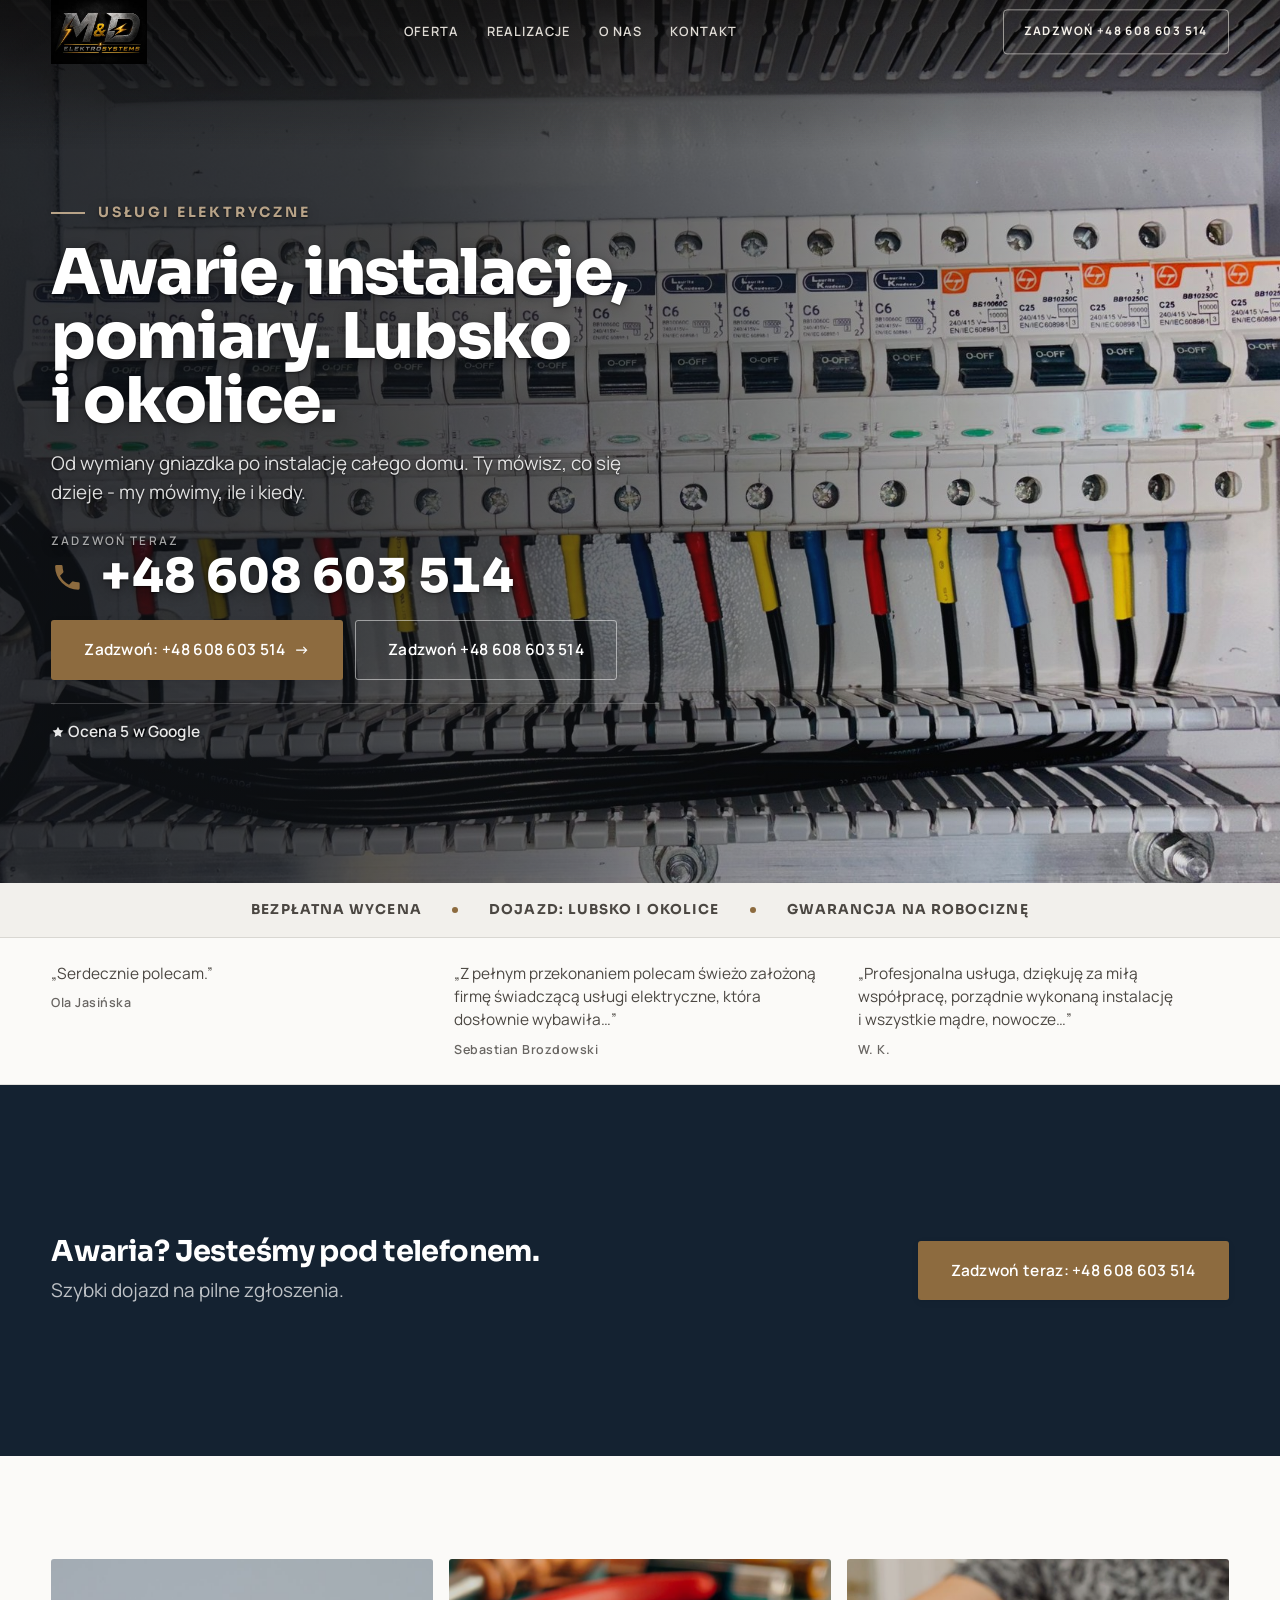
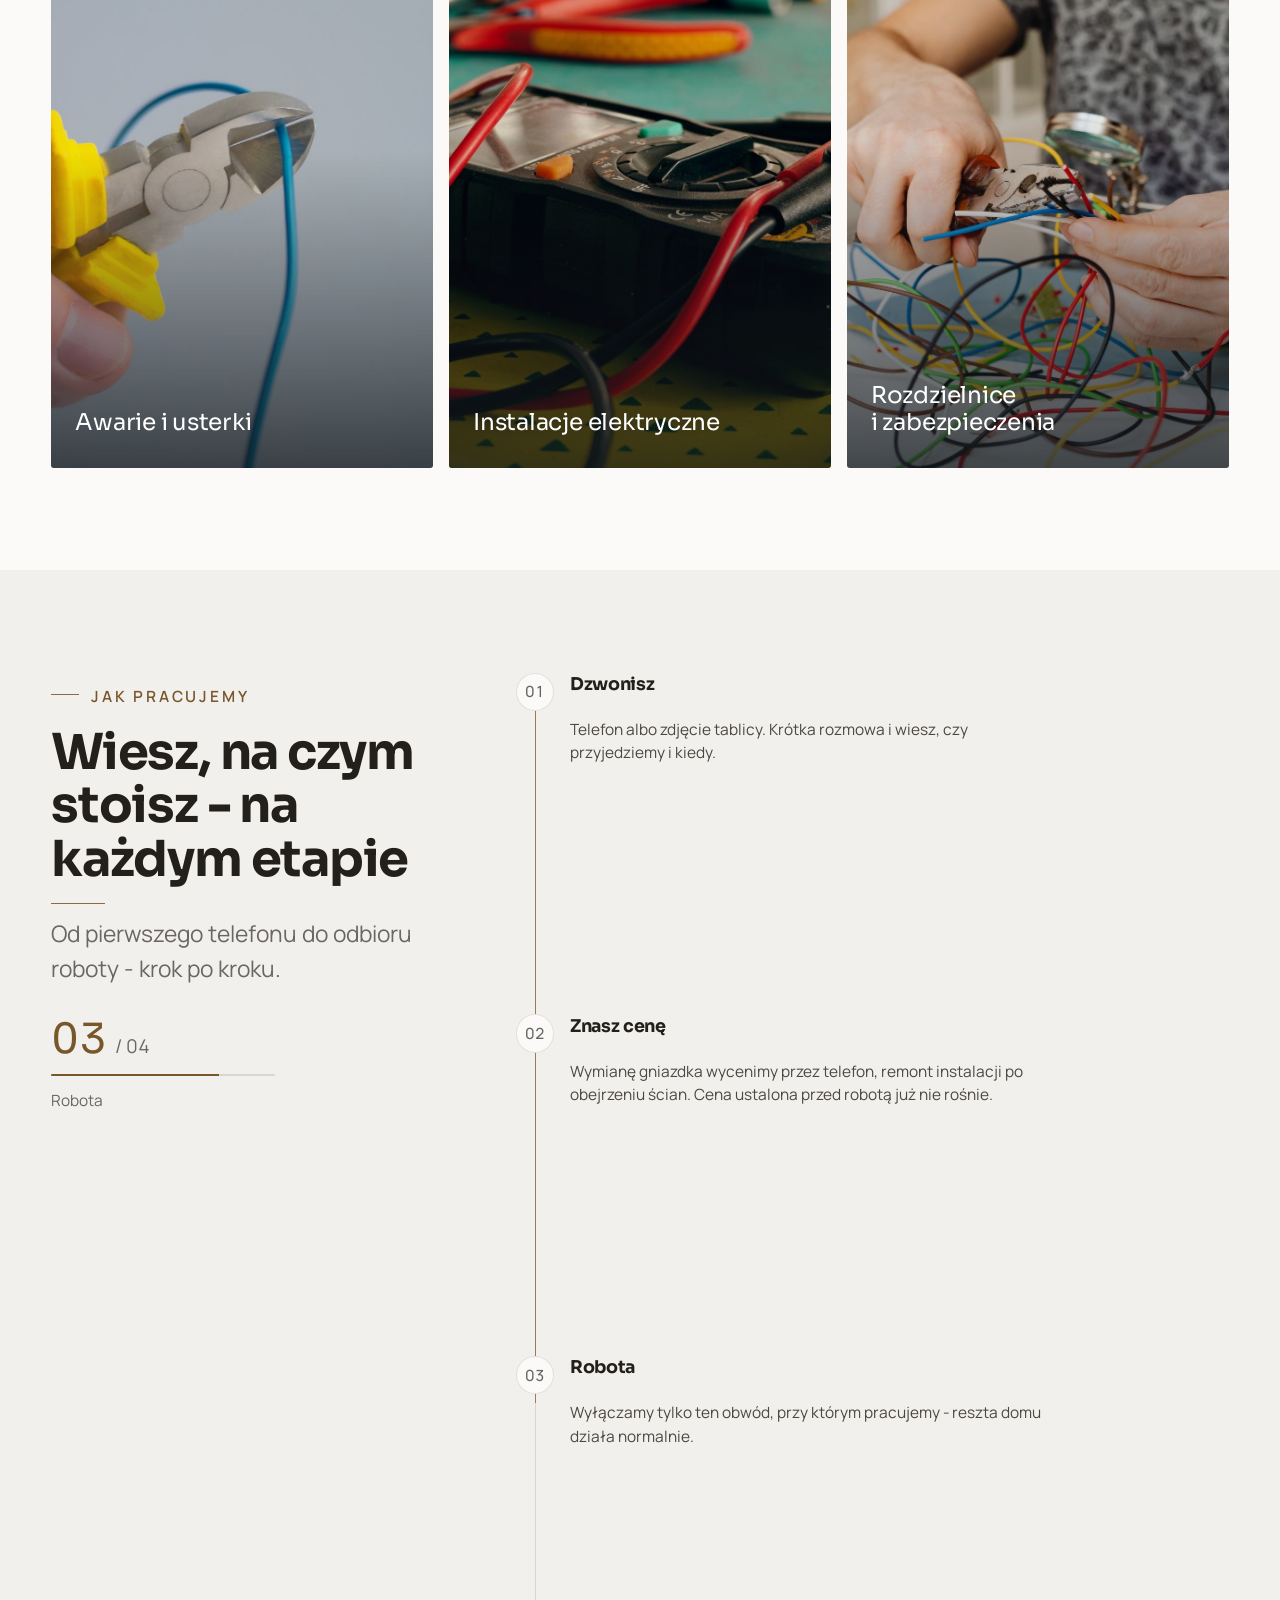
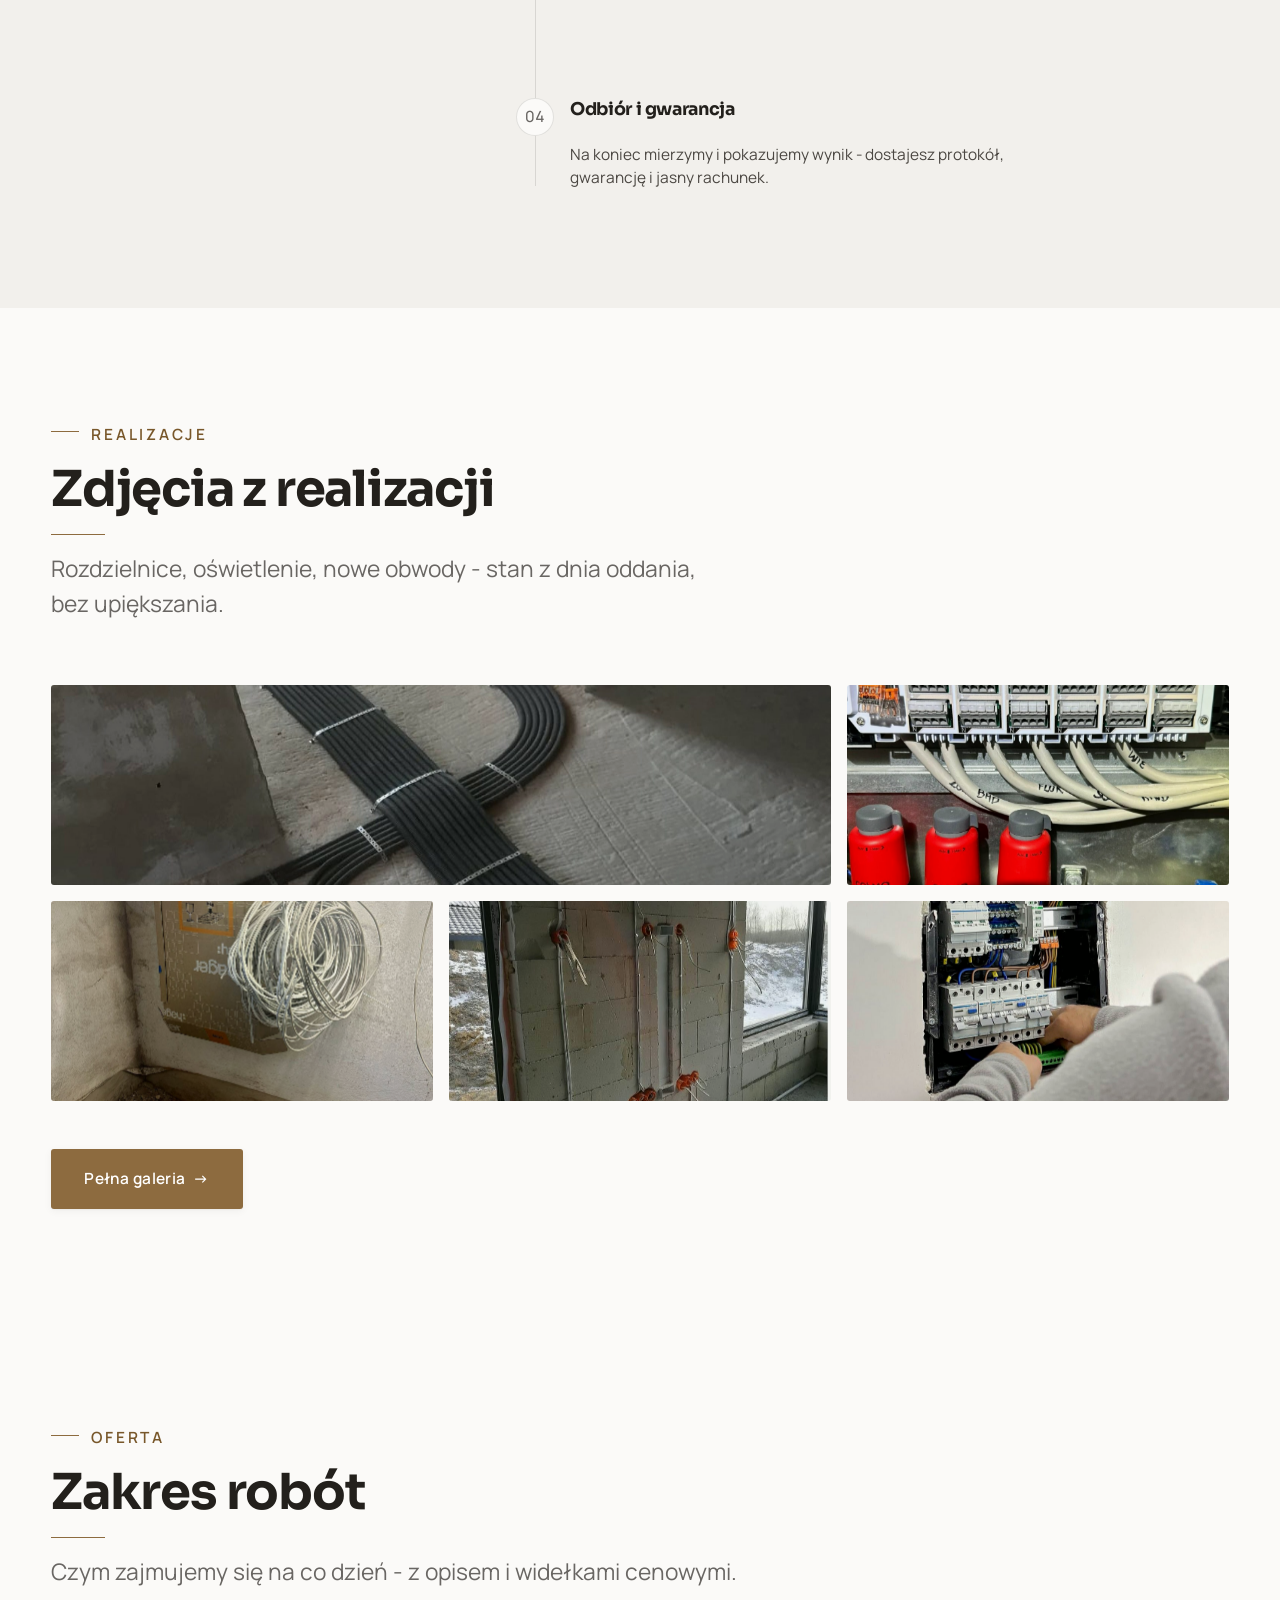
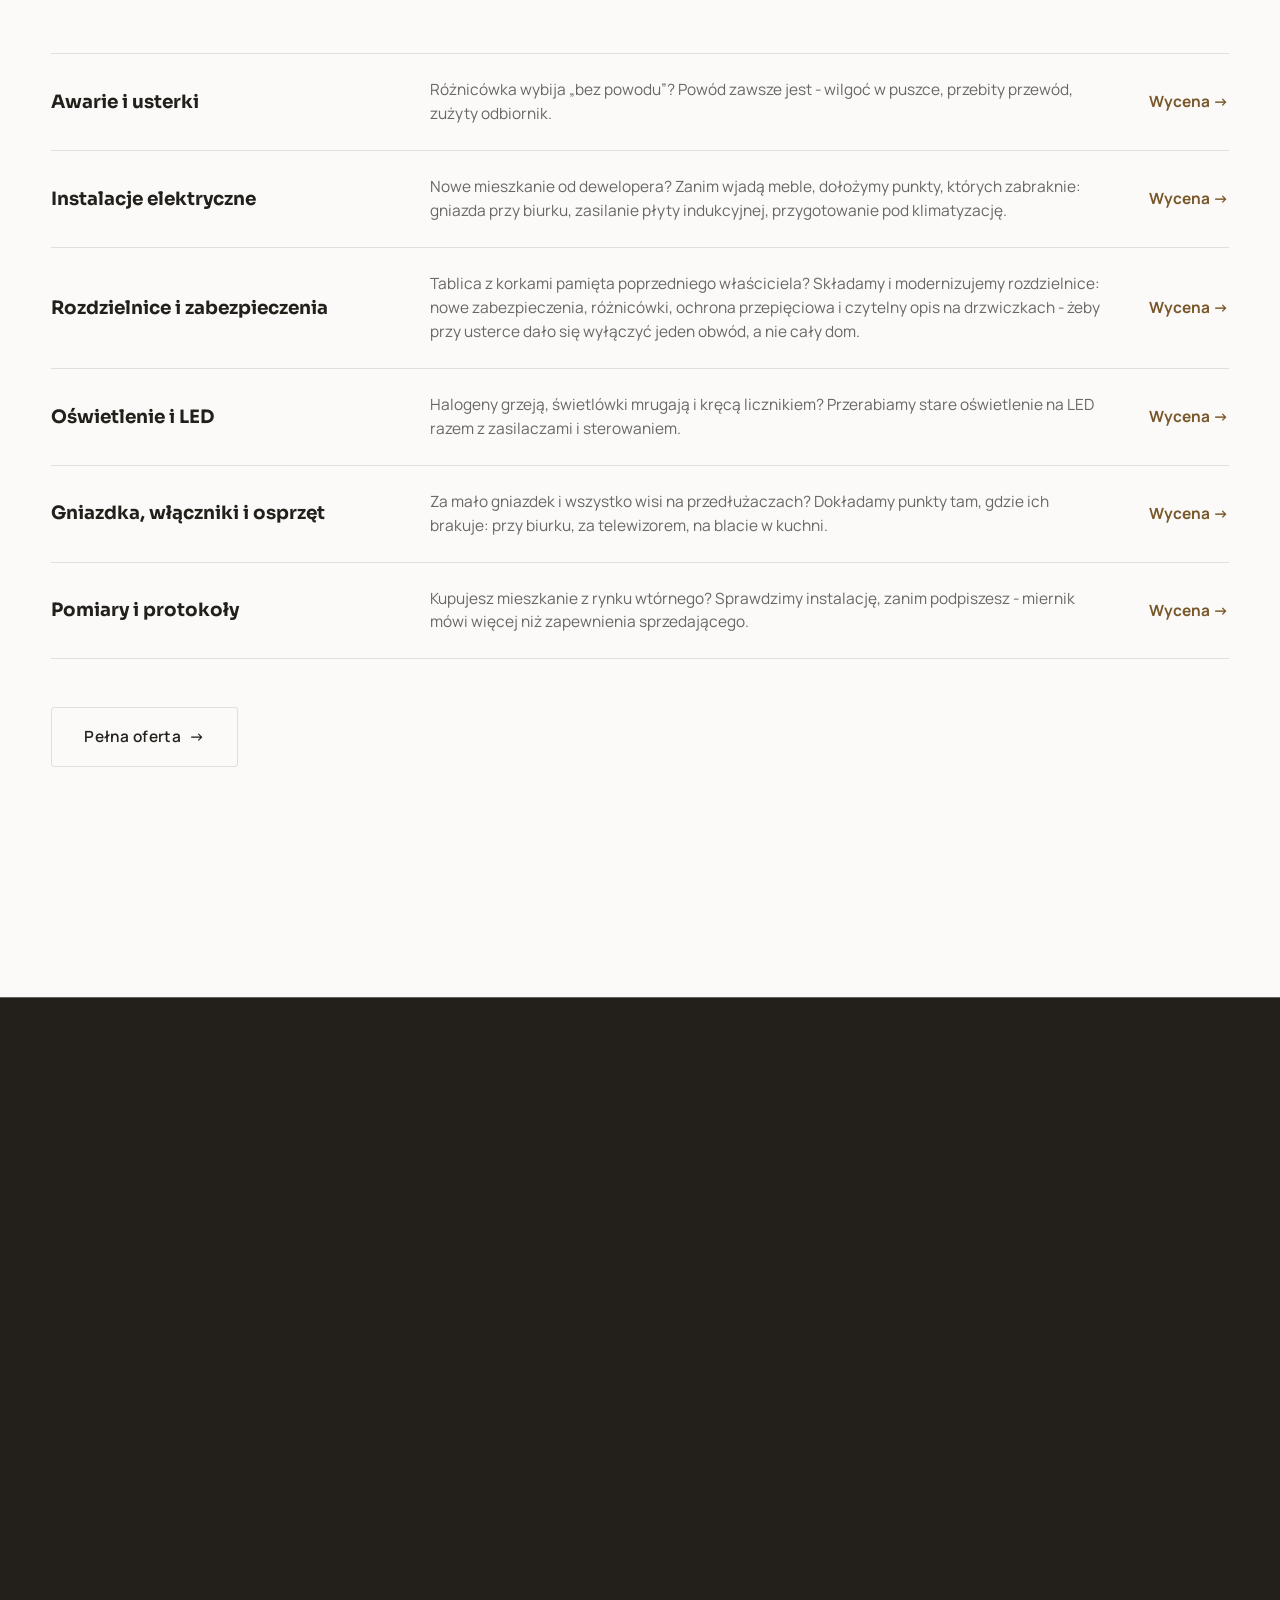
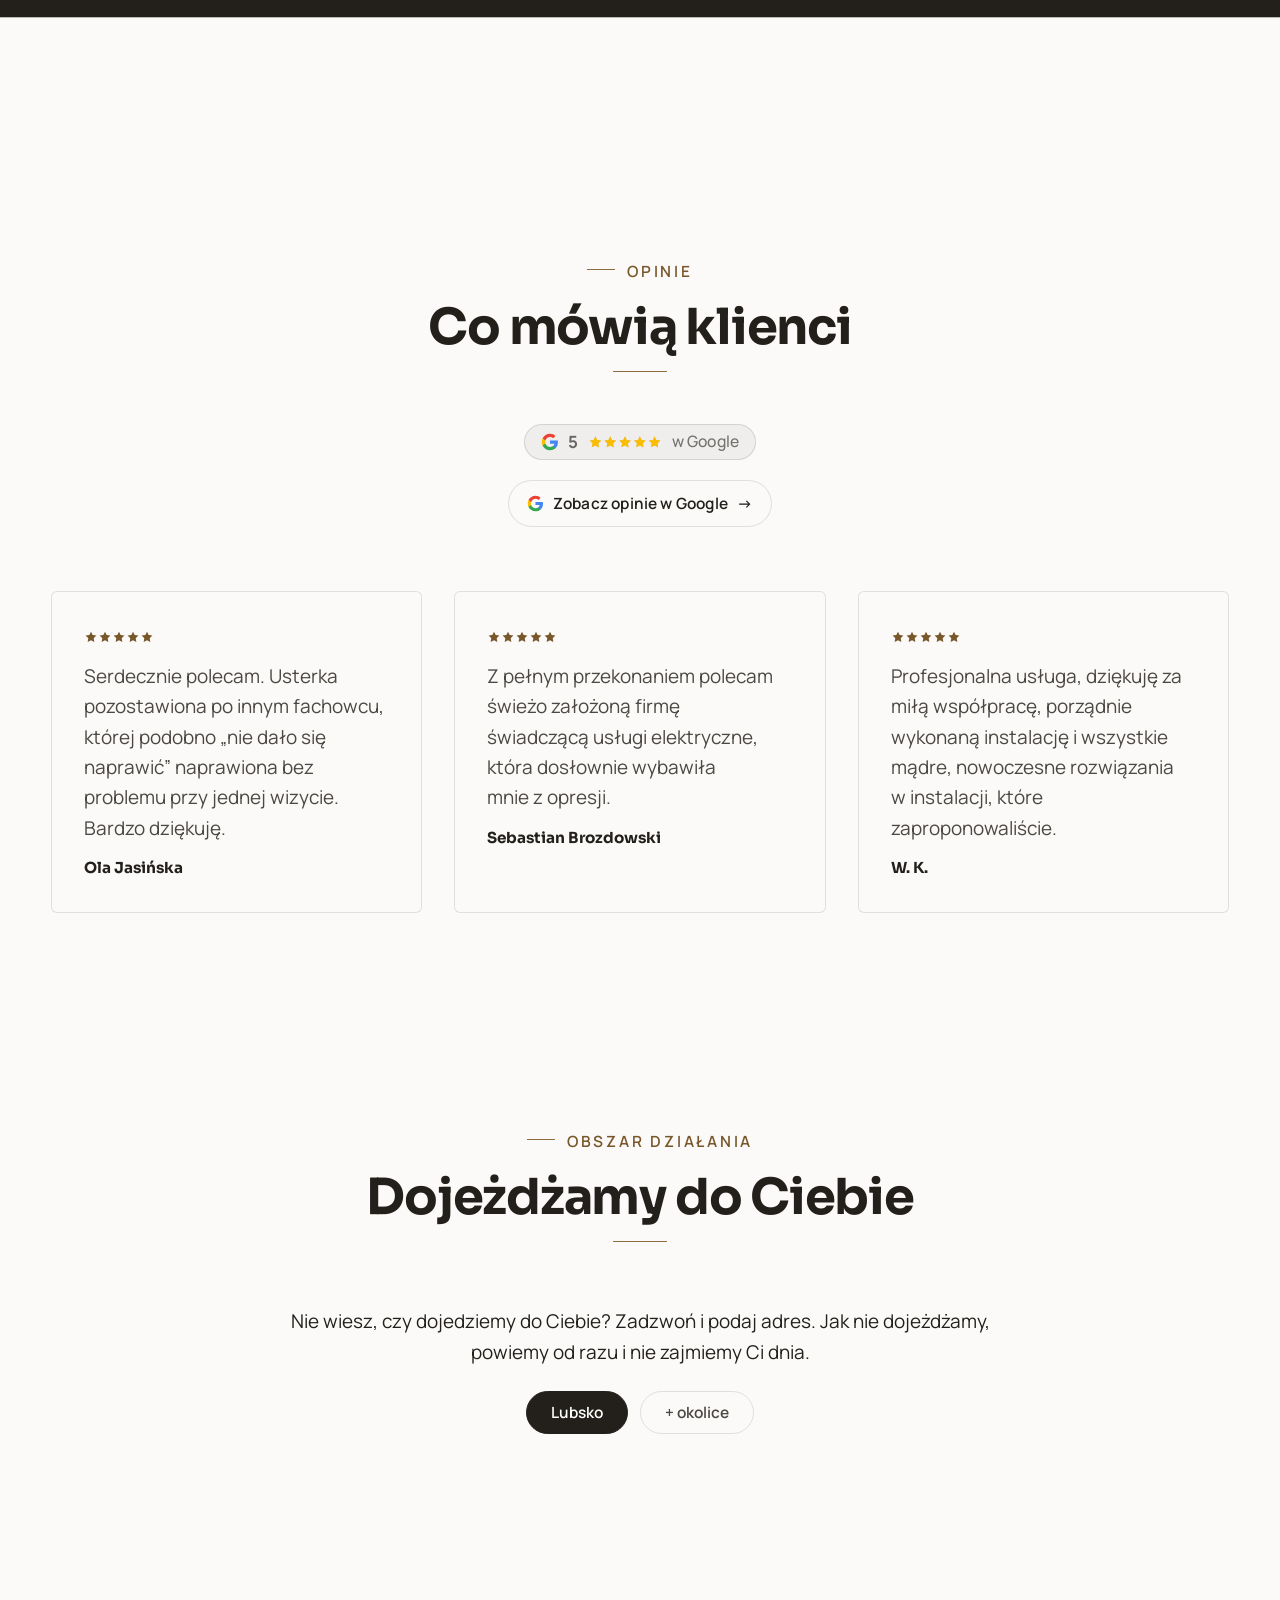
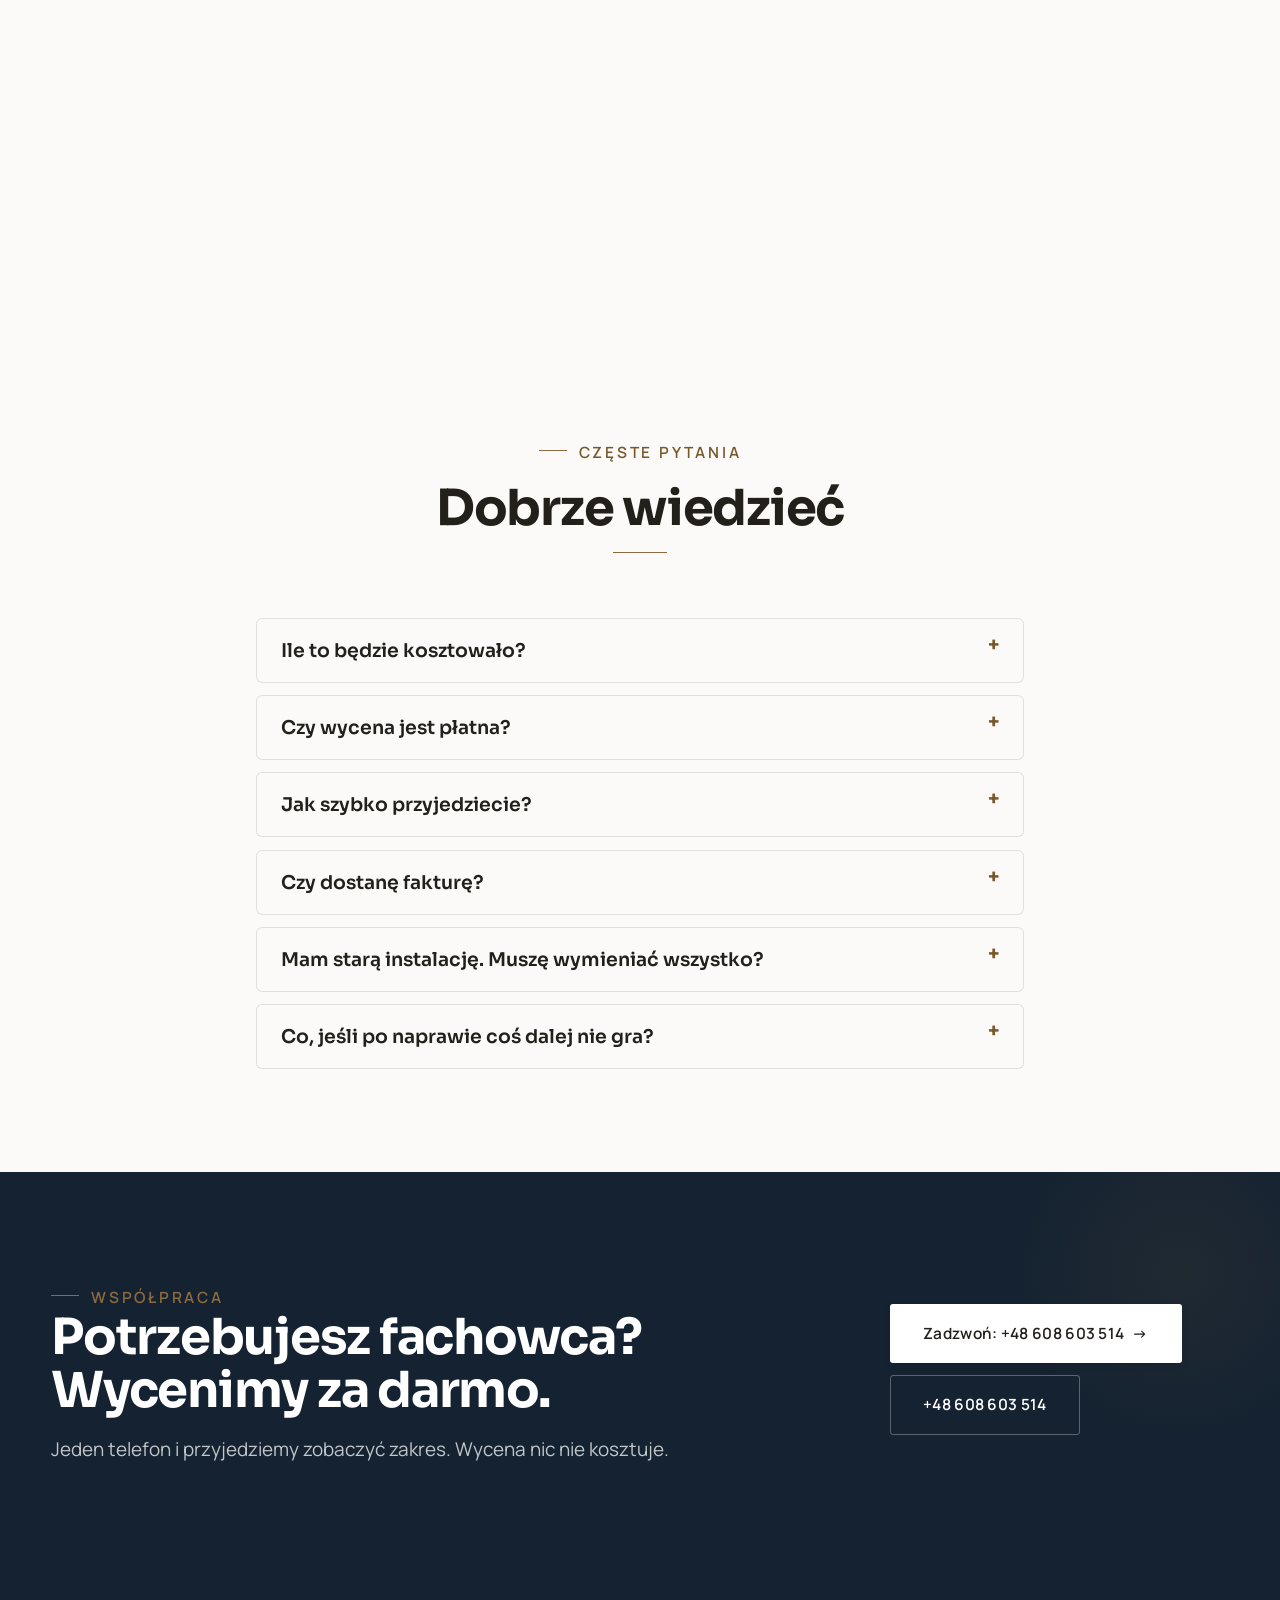
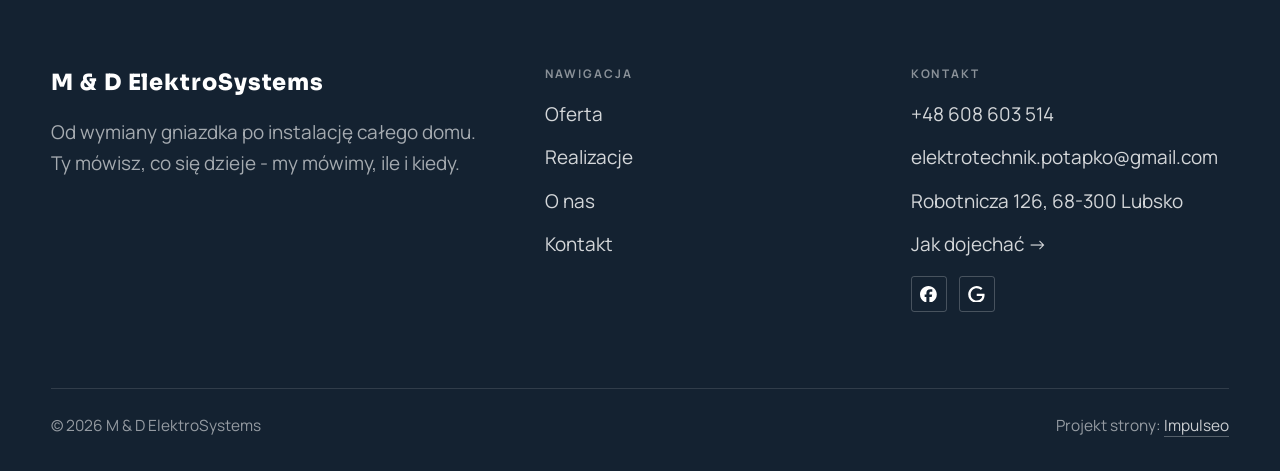
==== index.html @ c4d842f3 "Demo strony: M & D ElektroSystems (Lubsko) - elektryk, tor v2 Co-Authored-By: Claude Opus 5 (1M cont" ====
<!DOCTYPE html>
<html lang="pl">
<head>
<meta charset="UTF-8">
<meta name="viewport" content="width=device-width, initial-scale=1.0">
<title>M &amp; D ElektroSystems - elektryk z dojazdem</title>
<meta name="description" content="Elektryk w Lubsku z dojazdem. Awarie, instalacje, rozdzielnice, oświetlenie, pomiary z protokołem. Cenę znasz przed robotą. Zadzwoń: +48 608 603 514.">
<link rel="canonical" href="https://kris20032.github.io/m-d-elektrosystems/">
<meta name="robots" content="noindex, nofollow">
<meta property="og:type" content="website">
<meta property="og:locale" content="pl_PL">
<meta property="og:site_name" content="M &amp; D ElektroSystems">
<meta property="og:title" content="M &amp; D ElektroSystems - elektryk z dojazdem">
<meta property="og:description" content="Elektryk w Lubsku z dojazdem. Awarie, instalacje, rozdzielnice, oświetlenie, pomiary z protokołem. Cenę znasz przed robotą. Zadzwoń: +48 608 603 514.">
<meta property="og:url" content="https://kris20032.github.io/m-d-elektrosystems/">
<meta property="og:image" content="https://kris20032.github.io/m-d-elektrosystems/img/og.jpg">
<meta property="og:image:width" content="1200">
<meta property="og:image:height" content="630">
<meta name="twitter:card" content="summary_large_image">
<script type="application/ld+json">{"@context": "https://schema.org", "@type": "Electrician", "name": "M & D ElektroSystems", "url": "https://kris20032.github.io/m-d-elektrosystems/", "telephone": "+48608603514", "image": "https://kris20032.github.io/m-d-elektrosystems/img/og.jpg", "areaServed": "Lubsko", "sameAs": ["https://maps.google.com/?cid=206182765888804896&g_mp=Cidnb29nbGUubWFwcy5wbGFjZXMudjEuUGxhY2VzLlNlYXJjaFRleHQQAhgEIAA", "https://www.facebook.com/profile.php/?id=61583656653510"]}</script>
<link rel="preconnect" href="https://fonts.googleapis.com">
<link rel="preconnect" href="https://fonts.gstatic.com" crossorigin>
<link href="https://fonts.googleapis.com/css2?family=Sora:wght@600;700;800&family=Manrope:wght@400;500;600&display=swap" rel="stylesheet">
<link rel="stylesheet" href="assets/styles.css?v=c5af8072">
</head>
<body>

<header class="nav">
  <div class="wrap nav-inner">
    <a class="brand brand-has-logo" href="index.html"><img class="brand-logo" src="img/logo.jpg" alt="M &amp; D ElektroSystems" width="360" height="240" decoding="async"></a>
    <nav class="nav-links">
      <a href="oferta.html">Oferta</a>
      <a href="realizacje.html">Realizacje</a>
      <a href="o-nas.html">O nas</a>
      <a href="kontakt.html">Kontakt</a>
      <a href="tel:+48608603514" class="btn btn-accent">Zadzwoń +48 608 603 514</a>
    </nav>
    <button class="nav-toggle" aria-label="Menu"><span></span><span></span><span></span></button>
  </div>
</header>

<main>
<section class="hero-fach">
  <img class="hf-photo" src="img/hero.jpg" fetchpriority="high" data-rotate="img/g15.jpg|img/g14.jpg" alt="M &amp; D ElektroSystems" width="1880" height="1251">
  <div class="hf-panel">
    <div class="hf-inner">
      <span class="hf-kicker">Usługi elektryczne</span>
      <h1 class="hf-title">Awarie, instalacje, pomiary. Lubsko i okolice. <em></em></h1>
      <p class="hf-lead">Od wymiany gniazdka po instalację całego domu. Ty mówisz, co się dzieje - my mówimy, ile i kiedy.</p>
      <a class="hf-phone" href="tel:+48608603514"><span class="hf-phone-lab">Zadzwoń teraz</span><span class="hf-phone-num"><svg class="ico-tel" width="16" height="16" viewBox="0 0 24 24" fill="none" aria-hidden="true"><path d="M6.6 10.8a15.5 15.5 0 0 0 6.6 6.6l2.2-2.2a1 1 0 0 1 1-.24 11.4 11.4 0 0 0 3.6.58 1 1 0 0 1 1 1V20a1 1 0 0 1-1 1A17 17 0 0 1 3 4a1 1 0 0 1 1-1h3.5a1 1 0 0 1 1 1c0 1.25.2 2.46.58 3.6a1 1 0 0 1-.25 1l-2.23 2.2Z" fill="currentColor"/></svg> +48 608 603 514</span></a>
      <div class="hf-actions">
        <a href="kontakt.html" class="btn btn-accent">Zadzwoń: +48 608 603 514 <span class="arr">→</span></a>
        <a href="tel:+48608603514" class="btn btn-ghost hf-ghost">Zadzwoń +48 608 603 514</a>
      </div>
      <div class="hf-trust"><svg class="ico-star" width="14" height="14" viewBox="0 0 24 24" style="vertical-align:-2px" aria-hidden="true"><path d="M12 2.8l2.85 5.8 6.4.93-4.63 4.5 1.1 6.37L12 17.4l-5.72 3 1.1-6.37-4.63-4.5 6.4-.93L12 2.8Z" fill="currentColor"/></svg> Ocena 5 w Google</div>
    </div>
  </div>
</section>
<section class="fach-promise">
  <div class="wrap">
    <ul class="fp-row reveal"><li>Bezpłatna wycena</li><li>Dojazd: Lubsko i okolice</li><li>Gwarancja na robociznę</li></ul>
  </div>
</section>
<section class="opinie-mini" aria-label="Opinie klientów">
  <div class="wrap">
    <div class="om-row">
      <div class="om-item reveal"><blockquote>„Serdecznie polecam.”</blockquote><span class="om-autor">Ola Jasińska</span></div>
      <div class="om-item reveal"><blockquote>„Z pełnym przekonaniem polecam świeżo założoną firmę świadczącą usługi elektryczne, która dosłownie wybawiła…”</blockquote><span class="om-autor">Sebastian Brozdowski</span></div>
      <div class="om-item reveal"><blockquote>„Profesjonalna usługa, dziękuję za miłą współpracę, porządnie wykonaną instalację i wszystkie mądre, nowocze…”</blockquote><span class="om-autor">W. K.</span></div>
    </div>
  </div>
</section>
<section class="awaria">
  <div class="wrap">
      <div class="reveal">
        <h3>Awaria? Jesteśmy pod telefonem.</h3>
        <p>Szybki dojazd na pilne zgłoszenia.</p>
      </div>
      <a class="btn btn-accent" href="tel:+48608603514">Zadzwoń teraz: +48 608 603 514</a>
  </div>
</section>
<section class="gateways-band">
  <div class="wrap">
    <div class="gateways">
      <a href="oferta.html" class="gateway reveal"><img src="img/g5.jpg" alt="Awarie i usterki" loading="lazy" width="1880" height="1253" decoding="async"><span class="g-ttl">Awarie i usterki</span></a>
      <a href="oferta.html" class="gateway reveal"><img src="img/g6.jpg" alt="Instalacje elektryczne" loading="lazy" width="1731" height="1300" decoding="async"><span class="g-ttl">Instalacje elektryczne</span></a>
      <a href="oferta.html" class="gateway reveal"><img src="img/g7.jpg" alt="Rozdzielnice i zabezpieczenia" loading="lazy" width="1880" height="1253" decoding="async"><span class="g-ttl">Rozdzielnice i zabezpieczenia</span></a>
    </div>
  </div>
</section>
<section class="proces proces-os fachowcy">
  <div class="wrap proc-grid">
    <div class="proc-side">
      <div class="head reveal">
        <span class="eyebrow">Jak pracujemy</span>
        <h2>Wiesz, na czym stoisz - na każdym etapie</h2>
        <p>Od pierwszego telefonu do odbioru roboty - krok po kroku.</p>
      </div>
      <div class="proc-count" aria-hidden="true"><span class="pc-cur">01</span><span class="pc-all">/ 04</span></div>
      <div class="proc-bar" aria-hidden="true"><i></i></div>
      <p class="proc-now" aria-hidden="true">Dzwonisz</p>
    </div>
    <ol class="proces-line">
      <li class="reveal"><span class="pno">01</span><h3>Dzwonisz</h3><p>Telefon albo zdjęcie tablicy. Krótka rozmowa i wiesz, czy przyjedziemy i kiedy.</p></li>
      <li class="reveal"><span class="pno">02</span><h3>Znasz cenę</h3><p>Wymianę gniazdka wycenimy przez telefon, remont instalacji po obejrzeniu ścian. Cena ustalona przed robotą już nie rośnie.</p></li>
      <li class="reveal"><span class="pno">03</span><h3>Robota</h3><p>Wyłączamy tylko ten obwód, przy którym pracujemy - reszta domu działa normalnie.</p></li>
      <li class="reveal"><span class="pno">04</span><h3>Odbiór i gwarancja</h3><p>Na koniec mierzymy i pokazujemy wynik - dostajesz protokół, gwarancję i jasny rachunek.</p></li>
    </ol>
  </div>
</section>
<section>
  <div class="wrap">
    <div class="head reveal">
      <span class="eyebrow">Realizacje</span>
      <h2>Zdjęcia z realizacji</h2>
      <p>Rozdzielnice, oświetlenie, nowe obwody - stan z dnia oddania, bez upiększania.</p>
    </div>
    <div class="gallery">
      <div class="tile t-two3 reveal"><img src="img/g1.jpg" alt="M &amp; D ElektroSystems" loading="lazy" width="2048" height="1743" decoding="async"></div>
      <div class="tile t-third reveal"><img src="img/g2.jpg" alt="M &amp; D ElektroSystems" loading="lazy" width="1134" height="1542" decoding="async"></div>
      <div class="tile t-third reveal"><img src="img/g3.jpg" alt="M &amp; D ElektroSystems" loading="lazy" width="1530" height="2046" decoding="async"></div>
      <div class="tile t-third reveal"><img src="img/g4.jpg" alt="M &amp; D ElektroSystems" loading="lazy" width="997" height="665" decoding="async"></div>
      <div class="tile t-third reveal"><img src="img/about.jpg" alt="M &amp; D ElektroSystems" loading="lazy" width="1014" height="1088" decoding="async"></div>
    </div>
    <div style="margin-top:var(--space-7)" class="reveal"><a href="realizacje.html" class="btn btn-accent">Pełna galeria <span class="arr">→</span></a></div>
  </div>
</section>
<section class="fach-uslugi">
  <div class="wrap">
    <div class="head reveal">
      <span class="eyebrow">Oferta</span>
      <h2>Zakres robót</h2>
      <p>Czym zajmujemy się na co dzień - z opisem i widełkami cenowymi.</p>
    </div>
    <ul class="fu-list">
      <li class="fu-row reveal"><div class="fu-name">Awarie i usterki</div><div class="fu-desc">Różnicówka wybija „bez powodu”? Powód zawsze jest - wilgoć w puszce, przebity przewód, zużyty odbiornik.</div><a class="fu-cta" href="kontakt.html">Wycena <span class="arr">→</span></a></li>
      <li class="fu-row reveal"><div class="fu-name">Instalacje elektryczne</div><div class="fu-desc">Nowe mieszkanie od dewelopera? Zanim wjadą meble, dołożymy punkty, których zabraknie: gniazda przy biurku, zasilanie płyty indukcyjnej, przygotowanie pod klimatyzację.</div><a class="fu-cta" href="kontakt.html">Wycena <span class="arr">→</span></a></li>
      <li class="fu-row reveal"><div class="fu-name">Rozdzielnice i zabezpieczenia</div><div class="fu-desc">Tablica z korkami pamięta poprzedniego właściciela? Składamy i modernizujemy rozdzielnice: nowe zabezpieczenia, różnicówki, ochrona przepięciowa i czytelny opis na drzwiczkach - żeby przy usterce dało się wyłączyć jeden obwód, a nie cały dom.</div><a class="fu-cta" href="kontakt.html">Wycena <span class="arr">→</span></a></li>
      <li class="fu-row reveal"><div class="fu-name">Oświetlenie i LED</div><div class="fu-desc">Halogeny grzeją, świetlówki mrugają i kręcą licznikiem? Przerabiamy stare oświetlenie na LED razem z zasilaczami i sterowaniem.</div><a class="fu-cta" href="kontakt.html">Wycena <span class="arr">→</span></a></li>
      <li class="fu-row reveal"><div class="fu-name">Gniazdka, włączniki i osprzęt</div><div class="fu-desc">Za mało gniazdek i wszystko wisi na przedłużaczach? Dokładamy punkty tam, gdzie ich brakuje: przy biurku, za telewizorem, na blacie w kuchni.</div><a class="fu-cta" href="kontakt.html">Wycena <span class="arr">→</span></a></li>
      <li class="fu-row reveal"><div class="fu-name">Pomiary i protokoły</div><div class="fu-desc">Kupujesz mieszkanie z rynku wtórnego? Sprawdzimy instalację, zanim podpiszesz - miernik mówi więcej niż zapewnienia sprzedającego.</div><a class="fu-cta" href="kontakt.html">Wycena <span class="arr">→</span></a></li>
    </ul>
    <div style="margin-top:var(--space-7)" class="reveal"><a href="oferta.html" class="btn btn-ghost">Pełna oferta <span class="arr">→</span></a></div>
  </div>
</section>
<section class="stopklatka" aria-hidden="true">
  <div class="stk-bg" style="background-image:url(img/g8.jpg)"></div>
</section>
<section class="opinie">
  <div class="wrap">
    <div class="head center reveal">
      <span class="eyebrow">Opinie</span>
      <h2>Co mówią klienci</h2>
    </div>
    <p class="op-meta reveal"><span class="g-badge"><svg class="gb-ico" viewBox="0 0 24 24" width="18" height="18" aria-hidden="true"><path fill="#4285F4" d="M22.56 12.25c0-.78-.07-1.53-.2-2.25H12v4.26h5.92c-.26 1.37-1.04 2.53-2.21 3.31v2.77h3.57c2.08-1.92 3.28-4.74 3.28-8.09z"/><path fill="#34A853" d="M12 23c2.97 0 5.46-.98 7.28-2.66l-3.57-2.77c-.98.66-2.23 1.06-3.71 1.06-2.86 0-5.29-1.93-6.16-4.53H2.18v2.84C3.99 20.53 7.7 23 12 23z"/><path fill="#FBBC05" d="M5.84 14.09c-.22-.66-.35-1.36-.35-2.09s.13-1.43.35-2.09V7.07H2.18C1.43 8.55 1 10.22 1 12s.43 3.45 1.18 4.93l2.85-2.22.81-.62z"/><path fill="#EA4335" d="M12 5.38c1.62 0 3.06.56 4.21 1.64l3.15-3.15C17.45 2.09 14.97 1 12 1 7.7 1 3.99 3.47 2.18 7.07l3.66 2.84c.87-2.6 3.3-4.53 6.16-4.53z"/></svg><b class="gb-ocena">5</b><svg class="gb-stars" viewBox="0 0 90 18" width="74" height="14.8" aria-hidden="true"><g fill="currentColor" opacity=".26"><path transform="translate(0,0)" d="M9 1.6l2.2 4.46 4.92.72-3.56 3.47.84 4.9L9 12.74l-4.4 2.31.84-4.9L1.88 6.68l4.92-.72L9 1.6Z"/><path transform="translate(18,0)" d="M9 1.6l2.2 4.46 4.92.72-3.56 3.47.84 4.9L9 12.74l-4.4 2.31.84-4.9L1.88 6.68l4.92-.72L9 1.6Z"/><path transform="translate(36,0)" d="M9 1.6l2.2 4.46 4.92.72-3.56 3.47.84 4.9L9 12.74l-4.4 2.31.84-4.9L1.88 6.68l4.92-.72L9 1.6Z"/><path transform="translate(54,0)" d="M9 1.6l2.2 4.46 4.92.72-3.56 3.47.84 4.9L9 12.74l-4.4 2.31.84-4.9L1.88 6.68l4.92-.72L9 1.6Z"/><path transform="translate(72,0)" d="M9 1.6l2.2 4.46 4.92.72-3.56 3.47.84 4.9L9 12.74l-4.4 2.31.84-4.9L1.88 6.68l4.92-.72L9 1.6Z"/></g><clipPath id="gs1000"><rect x="0" y="0" width="90.0" height="18"/></clipPath><g fill="#FBBC04" clip-path="url(#gs1000)"><path transform="translate(0,0)" d="M9 1.6l2.2 4.46 4.92.72-3.56 3.47.84 4.9L9 12.74l-4.4 2.31.84-4.9L1.88 6.68l4.92-.72L9 1.6Z"/><path transform="translate(18,0)" d="M9 1.6l2.2 4.46 4.92.72-3.56 3.47.84 4.9L9 12.74l-4.4 2.31.84-4.9L1.88 6.68l4.92-.72L9 1.6Z"/><path transform="translate(36,0)" d="M9 1.6l2.2 4.46 4.92.72-3.56 3.47.84 4.9L9 12.74l-4.4 2.31.84-4.9L1.88 6.68l4.92-.72L9 1.6Z"/><path transform="translate(54,0)" d="M9 1.6l2.2 4.46 4.92.72-3.56 3.47.84 4.9L9 12.74l-4.4 2.31.84-4.9L1.88 6.68l4.92-.72L9 1.6Z"/><path transform="translate(72,0)" d="M9 1.6l2.2 4.46 4.92.72-3.56 3.47.84 4.9L9 12.74l-4.4 2.31.84-4.9L1.88 6.68l4.92-.72L9 1.6Z"/></g></svg><span class="gb-txt">w Google</span></span></p>
    <p class="op-meta reveal"><a class="op-google" href="https://maps.google.com/?cid=206182765888804896&amp;g_mp=Cidnb29nbGUubWFwcy5wbGFjZXMudjEuUGxhY2VzLlNlYXJjaFRleHQQAhgEIAA" target="_blank" rel="noopener"><svg class="op-g-ico" viewBox="0 0 24 24" width="17" height="17" aria-hidden="true"><path fill="#4285F4" d="M22.56 12.25c0-.78-.07-1.53-.2-2.25H12v4.26h5.92c-.26 1.37-1.04 2.53-2.21 3.31v2.77h3.57c2.08-1.92 3.28-4.74 3.28-8.09z"/><path fill="#34A853" d="M12 23c2.97 0 5.46-.98 7.28-2.66l-3.57-2.77c-.98.66-2.23 1.06-3.71 1.06-2.86 0-5.29-1.93-6.16-4.53H2.18v2.84C3.99 20.53 7.7 23 12 23z"/><path fill="#FBBC05" d="M5.84 14.09c-.22-.66-.35-1.36-.35-2.09s.13-1.43.35-2.09V7.07H2.18C1.43 8.55 1 10.22 1 12s.43 3.45 1.18 4.93l2.85-2.22.81-.62z"/><path fill="#EA4335" d="M12 5.38c1.62 0 3.06.56 4.21 1.64l3.15-3.15C17.45 2.09 14.97 1 12 1 7.7 1 3.99 3.47 2.18 7.07l3.66 2.84c.87-2.6 3.3-4.53 6.16-4.53z"/></svg><span>Zobacz opinie w Google</span><span class="arr">→</span></a></p>
    <div class="opinie-grid">
      <figure class="op-card reveal"><span class="op-star"><svg class="ico-star" width="14" height="14" viewBox="0 0 24 24" style="vertical-align:-2px" aria-hidden="true"><path d="M12 2.8l2.85 5.8 6.4.93-4.63 4.5 1.1 6.37L12 17.4l-5.72 3 1.1-6.37-4.63-4.5 6.4-.93L12 2.8Z" fill="currentColor"/></svg><svg class="ico-star" width="14" height="14" viewBox="0 0 24 24" style="vertical-align:-2px" aria-hidden="true"><path d="M12 2.8l2.85 5.8 6.4.93-4.63 4.5 1.1 6.37L12 17.4l-5.72 3 1.1-6.37-4.63-4.5 6.4-.93L12 2.8Z" fill="currentColor"/></svg><svg class="ico-star" width="14" height="14" viewBox="0 0 24 24" style="vertical-align:-2px" aria-hidden="true"><path d="M12 2.8l2.85 5.8 6.4.93-4.63 4.5 1.1 6.37L12 17.4l-5.72 3 1.1-6.37-4.63-4.5 6.4-.93L12 2.8Z" fill="currentColor"/></svg><svg class="ico-star" width="14" height="14" viewBox="0 0 24 24" style="vertical-align:-2px" aria-hidden="true"><path d="M12 2.8l2.85 5.8 6.4.93-4.63 4.5 1.1 6.37L12 17.4l-5.72 3 1.1-6.37-4.63-4.5 6.4-.93L12 2.8Z" fill="currentColor"/></svg><svg class="ico-star" width="14" height="14" viewBox="0 0 24 24" style="vertical-align:-2px" aria-hidden="true"><path d="M12 2.8l2.85 5.8 6.4.93-4.63 4.5 1.1 6.37L12 17.4l-5.72 3 1.1-6.37-4.63-4.5 6.4-.93L12 2.8Z" fill="currentColor"/></svg></span><blockquote>Serdecznie polecam. Usterka pozostawiona po innym fachowcu, której podobno „nie dało się naprawić” naprawiona bez problemu przy jednej wizycie. Bardzo dziękuję.</blockquote><span class="op-autor">Ola Jasińska</span></figure>
      <figure class="op-card reveal"><span class="op-star"><svg class="ico-star" width="14" height="14" viewBox="0 0 24 24" style="vertical-align:-2px" aria-hidden="true"><path d="M12 2.8l2.85 5.8 6.4.93-4.63 4.5 1.1 6.37L12 17.4l-5.72 3 1.1-6.37-4.63-4.5 6.4-.93L12 2.8Z" fill="currentColor"/></svg><svg class="ico-star" width="14" height="14" viewBox="0 0 24 24" style="vertical-align:-2px" aria-hidden="true"><path d="M12 2.8l2.85 5.8 6.4.93-4.63 4.5 1.1 6.37L12 17.4l-5.72 3 1.1-6.37-4.63-4.5 6.4-.93L12 2.8Z" fill="currentColor"/></svg><svg class="ico-star" width="14" height="14" viewBox="0 0 24 24" style="vertical-align:-2px" aria-hidden="true"><path d="M12 2.8l2.85 5.8 6.4.93-4.63 4.5 1.1 6.37L12 17.4l-5.72 3 1.1-6.37-4.63-4.5 6.4-.93L12 2.8Z" fill="currentColor"/></svg><svg class="ico-star" width="14" height="14" viewBox="0 0 24 24" style="vertical-align:-2px" aria-hidden="true"><path d="M12 2.8l2.85 5.8 6.4.93-4.63 4.5 1.1 6.37L12 17.4l-5.72 3 1.1-6.37-4.63-4.5 6.4-.93L12 2.8Z" fill="currentColor"/></svg><svg class="ico-star" width="14" height="14" viewBox="0 0 24 24" style="vertical-align:-2px" aria-hidden="true"><path d="M12 2.8l2.85 5.8 6.4.93-4.63 4.5 1.1 6.37L12 17.4l-5.72 3 1.1-6.37-4.63-4.5 6.4-.93L12 2.8Z" fill="currentColor"/></svg></span><blockquote>Z pełnym przekonaniem polecam świeżo założoną firmę świadczącą usługi elektryczne, która dosłownie wybawiła mnie z opresji.</blockquote><span class="op-autor">Sebastian Brozdowski</span></figure>
      <figure class="op-card reveal"><span class="op-star"><svg class="ico-star" width="14" height="14" viewBox="0 0 24 24" style="vertical-align:-2px" aria-hidden="true"><path d="M12 2.8l2.85 5.8 6.4.93-4.63 4.5 1.1 6.37L12 17.4l-5.72 3 1.1-6.37-4.63-4.5 6.4-.93L12 2.8Z" fill="currentColor"/></svg><svg class="ico-star" width="14" height="14" viewBox="0 0 24 24" style="vertical-align:-2px" aria-hidden="true"><path d="M12 2.8l2.85 5.8 6.4.93-4.63 4.5 1.1 6.37L12 17.4l-5.72 3 1.1-6.37-4.63-4.5 6.4-.93L12 2.8Z" fill="currentColor"/></svg><svg class="ico-star" width="14" height="14" viewBox="0 0 24 24" style="vertical-align:-2px" aria-hidden="true"><path d="M12 2.8l2.85 5.8 6.4.93-4.63 4.5 1.1 6.37L12 17.4l-5.72 3 1.1-6.37-4.63-4.5 6.4-.93L12 2.8Z" fill="currentColor"/></svg><svg class="ico-star" width="14" height="14" viewBox="0 0 24 24" style="vertical-align:-2px" aria-hidden="true"><path d="M12 2.8l2.85 5.8 6.4.93-4.63 4.5 1.1 6.37L12 17.4l-5.72 3 1.1-6.37-4.63-4.5 6.4-.93L12 2.8Z" fill="currentColor"/></svg><svg class="ico-star" width="14" height="14" viewBox="0 0 24 24" style="vertical-align:-2px" aria-hidden="true"><path d="M12 2.8l2.85 5.8 6.4.93-4.63 4.5 1.1 6.37L12 17.4l-5.72 3 1.1-6.37-4.63-4.5 6.4-.93L12 2.8Z" fill="currentColor"/></svg></span><blockquote>Profesjonalna usługa, dziękuję za miłą współpracę, porządnie wykonaną instalację i wszystkie mądre, nowoczesne rozwiązania w instalacji, które zaproponowaliście.</blockquote><span class="op-autor">W. K.</span></figure>
    </div>
  </div>
</section>
<section class="obszar">
  <div class="wrap">
    <div class="head center reveal">
      <span class="eyebrow">Obszar działania</span>
      <h2>Dojeżdżamy do Ciebie</h2>
    </div>
    <p class="obszar-txt reveal" style="text-align:center;max-width:60ch;margin:0 auto 1.4rem">Nie wiesz, czy dojedziemy do Ciebie? Zadzwoń i podaj adres. Jak nie dojeżdżamy, powiemy od razu i nie zajmiemy Ci dnia.</p>
    <ul class="obszar-list reveal"><li class="is-home">Lubsko</li><li>+ okolice</li></ul>
    <div class="obszar-mapa reveal" style="margin-top:var(--space-7)">
      <iframe title="Obszar działania - Lubsko i okolice" src="https://maps.google.com/maps?q=M%20%26%20D%20ElektroSystems%20Lubsko&amp;z=11&amp;output=embed" loading="lazy" referrerpolicy="no-referrer-when-downgrade" style="width:100%;height:clamp(280px,38vh,420px);border:0;display:block;border-radius:var(--r-md)"></iframe>
    </div>
  </div>
</section>
<section class="faq-klinika">
  <div class="wrap">
    <div class="head center reveal">
      <span class="eyebrow">Częste pytania</span>
      <h2>Dobrze wiedzieć</h2>
    </div>
    <div class="faq-list">
      <details class="faq-item reveal"><summary>Ile to będzie kosztowało?</summary><p>Zależy, co się dzieje - dlatego wypytujemy przez telefon i od razu podajemy widełki. Ostateczną cenę ustalamy przy oględzinach, zanim zaczniemy.</p></details>
      <details class="faq-item reveal"><summary>Czy wycena jest płatna?</summary><p>Nie. Przyjazd i wycena w Lubsku i najbliższej okolicy są bezpłatne - płacisz dopiero za umówioną robotę.</p></details>
      <details class="faq-item reveal"><summary>Jak szybko przyjedziecie?</summary><p>Brak prądu w całym domu to pilny wyjazd - przestawiamy grafik. Dołożenie gniazdka spokojnie poczeka na umówiony termin.</p></details>
      <details class="faq-item reveal"><summary>Czy dostanę fakturę?</summary><p>Tak - VAT albo paragon, jak wolisz. Z firmami i wspólnotami rozliczamy się przelewem.</p></details>
      <details class="faq-item reveal"><summary>Mam starą instalację. Muszę wymieniać wszystko?</summary><p>Aluminium w ścianach to jeszcze nie wyrok, ale ma swoje lata i lubi luzujące się zaciski. Mówimy wprost, co wymienić od razu, a co można zaplanować - z cenami, żebyś mógł rozłożyć to w czasie.</p></details>
      <details class="faq-item reveal"><summary>Co, jeśli po naprawie coś dalej nie gra?</summary><p>Wracamy i mierzymy jeszcze raz. Nasza wina - poprawiamy za darmo; wyszło coś nowego - mówimy wprost, co i za ile.</p></details>
    </div>
  </div>
</section>
<section class="cta">
  <div class="wrap">
    <div class="reveal">
      <span class="eyebrow">Współpraca</span>
      <h2>Potrzebujesz fachowca? Wycenimy za darmo.</h2>
      <p>Jeden telefon i przyjedziemy zobaczyć zakres. Wycena nic nie kosztuje.</p>
    </div>
    <div class="cta-actions reveal">
      <a href="kontakt.html" class="btn btn-light">Zadzwoń: +48 608 603 514 <span class="arr">→</span></a>
      <a href="tel:+48608603514" class="btn btn-ghost btn-ghost-cta">+48 608 603 514</a>
    </div>
  </div>
</section>
</main>

<footer>
  <div class="wrap">
    <div class="foot-grid">
      <div class="foot-brand">
        <div class="name">M & D ElektroSystems</div>
        <p>Od wymiany gniazdka po instalację całego domu. Ty mówisz, co się dzieje - my mówimy, ile i kiedy.</p>
      </div>
      <div class="foot-col">
        <h4>Nawigacja</h4>
        <a href="oferta.html">Oferta</a>
        <a href="realizacje.html">Realizacje</a>
        <a href="o-nas.html">O nas</a>
        <a href="kontakt.html">Kontakt</a>
      </div>
      <div class="foot-col">
        <h4>Kontakt</h4>
        <a href="tel:+48608603514">+48 608 603 514</a>
        <a href="mailto:elektrotechnik.potapko@gmail.com">elektrotechnik.potapko@gmail.com</a>
        <p>Robotnicza 126, 68-300 Lubsko</p>
        <a href="https://maps.google.com/?cid=206182765888804896&g_mp=Cidnb29nbGUubWFwcy5wbGFjZXMudjEuUGxhY2VzLlNlYXJjaFRleHQQAhgEIAA" target="_blank" rel="noopener">Jak dojechać →</a>
      <div class="foot-soc">
        <a class="soc" href="https://www.facebook.com/profile.php/?id=61583656653510" target="_blank" rel="noopener" aria-label="Facebook - M &amp; D ElektroSystems"><svg viewBox="0 0 24 24" aria-hidden="true" focusable="false"><path d="M9.101 23.691v-7.98H6.627v-3.667h2.474v-1.58c0-4.085 1.848-5.978 5.858-5.978.401 0 .955.042 1.468.103a8.68 8.68 0 0 1 1.141.195v3.325a8.623 8.623 0 0 0-.653-.036 26.805 26.805 0 0 0-.733-.009c-.707 0-1.259.096-1.675.309a1.686 1.686 0 0 0-.679.622c-.258.42-.374.995-.374 1.752v1.297h3.919l-.386 2.103-.287 1.564h-3.246v8.245C19.396 23.238 24 18.179 24 12.044c0-6.627-5.373-12-12-12s-12 5.373-12 12c0 5.628 3.874 10.35 9.101 11.647Z" fill="currentColor"/></svg></a>
        <a class="soc" href="https://maps.google.com/?cid=206182765888804896&g_mp=Cidnb29nbGUubWFwcy5wbGFjZXMudjEuUGxhY2VzLlNlYXJjaFRleHQQAhgEIAA" target="_blank" rel="noopener" aria-label="Google - M &amp; D ElektroSystems"><svg viewBox="0 0 24 24" aria-hidden="true" focusable="false"><path d="M12.48 10.92v3.28h7.84c-.24 1.84-.853 3.187-1.787 4.133-1.147 1.147-2.933 2.4-6.053 2.4-4.827 0-8.6-3.893-8.6-8.72s3.773-8.72 8.6-8.72c2.6 0 4.507 1.027 5.907 2.347l2.307-2.307C18.747 1.44 16.133 0 12.48 0 5.867 0 .307 5.387.307 12s5.56 12 12.173 12c3.573 0 6.267-1.173 8.373-3.36 2.16-2.16 2.84-5.213 2.84-7.667 0-.76-.053-1.467-.173-2.053H12.48z" fill="currentColor"/></svg></a>
      </div>
      </div>
    </div>
    <div class="foot-bot">
      <span>© 2026 M & D ElektroSystems</span>
      <span>Projekt strony: <a class="foot-credit" href="https://impulseo.pl" target="_blank" rel="noopener">Impulseo</a></span>
    </div>
  </div>
</footer>
<div class="sticky-call"><a class="sc-call" href="tel:+48608603514"><svg class="ico-tel" width="16" height="16" viewBox="0 0 24 24" fill="none" aria-hidden="true"><path d="M6.6 10.8a15.5 15.5 0 0 0 6.6 6.6l2.2-2.2a1 1 0 0 1 1-.24 11.4 11.4 0 0 0 3.6.58 1 1 0 0 1 1 1V20a1 1 0 0 1-1 1A17 17 0 0 1 3 4a1 1 0 0 1 1-1h3.5a1 1 0 0 1 1 1c0 1.25.2 2.46.58 3.6a1 1 0 0 1-.25 1l-2.23 2.2Z" fill="currentColor"/></svg> Zadzwoń</a><a class="sc-quote" href="kontakt.html">Zadzwoń: +48 608 603 514</a></div>
<div class="demo-wazne" data-do="2026-09-21" data-cykl="3" hidden><svg class="dw-ico" width="13" height="13" viewBox="0 0 24 24" fill="none" aria-hidden="true"><circle cx="12" cy="12" r="8.6" stroke="currentColor" stroke-width="1.8"/><path d="M12 7.2V12l3.3 2" stroke="currentColor" stroke-width="1.8" stroke-linecap="round"/></svg><span class="dw-txt"></span></div>

<script src="assets/main.js"></script>
</body>
</html>
---- assets/styles.css ----
/* ============================================================
   STOLBASZ — premium, architektoniczny B2B fit-out
   Jasna paleta, zero brązu. System wg premium-web-craft.
   Projekt strony: Impulseo (impulseo.pl)
   ============================================================ */

:root{
  /* PALETA — jasna, architektoniczna, chłodna */
  --paper:#f5f7fa;          /* główne tło */
  --paper-2:#e7edf3;        /* sekcje alternatywne (chłodny jasny szary) */
  --paper-3:#e7edf3;        /* delikatne wypełnienia */
  --ink:#142231;            /* tekst główny — chłodny grafit */
  --ink-soft:#2c3e52;       /* nagłówki drugorzędne */
  --muted:#697785;          /* tekst poboczny */
  --line:rgba(20,34,49,.12);/* hairline */
  --accent:#e8a00c;         /* stonowany petrol-slate — jedyny akcent */
  --accent-d:#c47f06;
  --accent-soft:rgba(232,160,12,.10);
  --dark:#142231;           /* sekcje ciemne (stopka/CTA) */

  /* HOVER ZDJĘĆ — JEDEN standard dla całego silnika (decyzja K. 04.08.2026, artefakt z wariantami).
     AKTUALNE (K.+Szymon 09.08.2026, wybór z artefaktu 6 wariantów): zoom 1.05 przy 1.4s -
     przy tak długim czasie mocniejszy kadr NIE skacze, tylko „oddycha". Poprzedni standard
     (1.02 / .55s z 04.08) odbierany jako dynamiczny i szybki.
     Spoczynek lekko przygaszony, ale TYLKO tam, gdzie jest mysz (@media hover:hover) —
     na telefonie zdjęcia zostają w pełnej jasności. */
  --img-zoom:1.05;                   /* K.+Szymon 09.08: wariant F z artefaktu porównawczego */
  --img-rest:brightness(.95) saturate(.99);
  --img-hot:brightness(1.06) saturate(1.05);
  --img-dur:1.4s;                    /* K.+Szymon 09.08 (wariant F): powoli = elegancko */
  --img-ease:cubic-bezier(.16,.84,.44,1);  /* miękki ogon, efekt „oddychania" */

  /* ODSTĘPY — skala 4/8 */
  --space-1:4px; --space-2:8px; --space-3:12px; --space-4:16px; --space-5:24px;
  --space-6:32px; --space-7:48px; --space-8:64px; --space-9:96px; --space-10:128px;

  /* TYPOGRAFIA — fluid clamp() (skala podbita 16.07.2026: większe, czytelniejsze litery — uwaga Adama) */
  --text-sm:clamp(.9rem,.87rem + .12vw,1rem);
  --text-base:clamp(1.08rem,1.04rem + .18vw,1.2rem);
  --text-lg:clamp(1.24rem,1.15rem + .34vw,1.44rem);
  --text-h3:clamp(1.34rem,1.22rem + .55vw,1.66rem);
  --text-h2:clamp(2.1rem,1.66rem + 2.1vw,3.1rem);
  --text-h1:clamp(2.9rem,2.1rem + 4vw,5.1rem);

  /* PROMIENIE — architektoniczne, raczej ostre */
  --r-sm:3px; --r-md:6px; --r-lg:10px;

  /* RUCH */
  --ease:cubic-bezier(.25,.46,.45,.94); --dur:.24s;

  /* CIENIE — miękkie, warstwowe */
  --sh-sm:0 1px 2px rgba(16,24,32,.04), 0 2px 8px rgba(16,24,32,.05);
  --sh-md:0 2px 6px rgba(16,24,32,.05), 0 12px 28px -8px rgba(16,24,32,.12);
  --sh-lg:0 6px 14px rgba(16,24,32,.07), 0 26px 56px -18px rgba(16,24,32,.22);

  --hairline:1px solid var(--line);

  --font-display:'Sora','Manrope',sans-serif;
  --font-body:'Manrope',sans-serif;
}

*{box-sizing:border-box;margin:0;padding:0}
html{scroll-behavior:smooth}
body{
  font-family:var(--font-body);
  font-size:var(--text-base);
  line-height:1.65;
  color:var(--ink);
  background:var(--paper);
  -webkit-font-smoothing:antialiased;
  text-rendering:optimizeLegibility;
}
img{max-width:100%;height:auto;display:block}  /* height:auto = width/height z atrybutów trzyma proporcje (TOP#12) */
a{color:inherit;text-decoration:none}

.wrap{width:min(92%,1180px);margin-inline:auto}
section{padding-block:clamp(52px,6.5vw,96px)}

h1,h2,h3{font-family:var(--font-display);font-weight:700;line-height:1.08;letter-spacing:-.02em;color:var(--ink)}
h1{font-size:var(--text-h1);letter-spacing:-.035em}
h2{font-size:var(--text-h2);letter-spacing:-.025em}
h3{font-size:var(--text-h3)}
/* MIARA — długość wiersza. WCAG 2.2 SC 1.4.8: max 80 znaków; Butterick: 45–90.
   68ch daje realnie 72–78 znaków polskiego tekstu, czyli z zapasem pod granicą.
   Wcześniej limit miał TYLKO <p> — <li>, <blockquote> i <dd> nie miały żadnego,
   i to jedyny powód, dla którego 23 bloki na dwóch oddanych stronach jadą po
   83–106 znaków w wierszu (pomiar 07.08.2026, bramka `miara`).
   ⚠️ Listy i definicje ograniczamy TYLKO bez klasy: `ul`/`ol` z klasą to u nas
   układ (siatki kafli, menu), a nie tekst ciągły — tam miarę wyznacza układ. */
/* 60ch, nie 68ch (K. 10.08): po zmianie fontów na węższe kroje (DM Sans i spółka)
   w 68ch mieściło się ~90 znaków - bramka pikselowa słusznie zgłaszała przekroczenie
   granicy 80. Pomiar na żywej przeglądarce: 60ch = 90 znaków, 53ch = ~78 znaków, czyli normę WCAG 1.4.8. */
:root{ --miara:53ch }
p{max-width:min(100%,var(--miara))}
blockquote,
ul:not([class])>li, ol:not([class])>li,
dl:not([class])>dd{max-width:min(100%,var(--miara))}

/* ⚠️ Świadomie BEZ wyjątku `.tile p,.card p,.svc p{max-width:none}`, choć nasuwa się sam:
   te akapity BYŁY już ograniczone (stare `p{max-width:65ch}`), więc „wyjątek" nie odblokowałby
   niczego nowego — tylko ROZLUŹNIŁ stan sprzed zmiany na wszystkich demach naraz.
   `figcaption` żadna z reguł wyżej nie dotyczy, więc też nie potrzebuje zwolnienia. */

/* ŁAMANIE. `balance` wyrównuje długości wierszy w nagłówku, `pretty` pilnuje ostatniego
   wiersza akapitu, żeby nie został w nim jeden wyraz. Obsługiwane od Chrome 117 /
   Safari 17.5; starsze przeglądarki po prostu ignorują tę własność.
   `text-wrap:pretty` nie występowało dotąd ANI RAZ w silniku ani w repo klientów. */
h1,h2,h3,.lead,.lede{text-wrap:balance}
p,li,blockquote,dd{text-wrap:pretty}

.eyebrow{
  font-family:var(--font-body);
  font-size:var(--text-sm);
  font-weight:600;
  letter-spacing:.18em;
  text-transform:uppercase;
  color:var(--accent);
  display:inline-flex;align-items:center;gap:var(--space-3);
}
/* flex:none + margin-top = kreska trzyma się PIERWSZEJ linii. Wcześniej align-items:center
   centrowało ją względem całego bloku i przy zawinięciu (długi kicker typu
   „…WNĘTRZ · LESZNO · OD 2019") druga linia lądowała z brzydkim wcięciem. */
.eyebrow{align-items:flex-start}
.eyebrow>*,.eyebrow{text-wrap:balance}   /* dlugi kicker lamal sie na sierote typu samo „2019" w drugiej linii */
.eyebrow::before{content:"";width:28px;height:1px;background:var(--accent);display:inline-block;flex:none;margin-top:.62em}

.muted{color:var(--muted)}
.lead{font-size:var(--text-lg);line-height:1.55;color:var(--ink-soft);max-width:50ch}

/* ---------- BUTTONS ---------- */
.btn{
  display:inline-flex;align-items:center;gap:var(--space-2);
  font-weight:600;font-size:var(--text-sm);letter-spacing:.02em;
  padding:var(--space-4) var(--space-6);
  border-radius:var(--r-sm);
  transition:transform var(--dur) var(--ease),box-shadow var(--dur) var(--ease),background var(--dur) var(--ease);
  cursor:pointer;border:1px solid transparent;
}
.btn-accent{background:var(--accent);color:#fff;box-shadow:var(--sh-sm)}
.btn-accent:hover{background:var(--accent-d);transform:translateY(-2px);box-shadow:var(--sh-md)}
.btn-accent:active{transform:translateY(0);box-shadow:var(--sh-sm)}
.btn-ghost{background:transparent;color:var(--ink);border-color:var(--line)}
.btn-ghost:hover{border-color:var(--accent);color:var(--accent);transform:translateY(-2px)}
.btn-light{background:#fff;color:var(--ink);box-shadow:var(--sh-sm)}
.btn-light:hover{transform:translateY(-2px);box-shadow:var(--sh-md)}
.btn .arr{transition:transform var(--dur) var(--ease)}
.btn:hover .arr{transform:translateX(4px)}

/* ---------- NAV ---------- */
.nav{
  position:sticky;top:0;z-index:50;
  background:color-mix(in srgb,var(--paper) 88%,transparent);
  backdrop-filter:saturate(140%) blur(10px);
  border-bottom:var(--hairline);
}
.nav-inner{display:flex;align-items:center;justify-content:space-between;gap:var(--space-5);height:72px}
/* ANTY-NACHODZENIE (K. 05.08.2026): długa nazwa firmy + przycisk z pełnym numerem nie mieściły się w pasku
   i flex ściskał linki PONIŻEJ ich treści - "Kontakt" wchodził na ramkę "Zadzwoń +48 ...". Teraz ustępuje
   nazwa marki (skrót wielokropkiem), a menu i przycisk nigdy się nie kurczą ani nie zachodzą na siebie. */
.brand{display:flex;flex-direction:column;line-height:1;min-width:0;flex:0 1 auto}
.brand .name{font-family:var(--font-display);font-weight:800;font-size:1.35rem;letter-spacing:.04em;white-space:nowrap;overflow:hidden;text-overflow:ellipsis}
.brand .sub{font-size:.62rem;letter-spacing:.34em;text-transform:uppercase;color:var(--muted);margin-top:5px;white-space:nowrap;overflow:hidden;text-overflow:ellipsis}
.nav-links{display:flex;align-items:center;gap:var(--space-6);flex:0 0 auto}
.nav-links a{font-size:var(--text-sm);font-weight:500;color:var(--ink-soft);position:relative;padding-block:4px;white-space:nowrap;transition:color var(--dur) var(--ease)}
.nav-links a::after{content:"";position:absolute;left:0;bottom:0;width:0;height:1.5px;background:var(--accent);transition:width var(--dur) var(--ease)}
.nav-links a:hover,.nav-links a.active{color:var(--ink)}
.nav-links a:hover::after,.nav-links a.active::after{width:100%}
.nav-links .btn{padding:var(--space-2) var(--space-5)}
/* przyciski w nav: właściwy kolor (przebij .nav-links a) + bez podkreślenia */
.nav-links a.btn-accent{color:#fff}
.nav-links a.btn-ghost,.nav-links a.btn-light{color:var(--ink)}
/* CTA w pasku: NIE podkreślenie spod linków menu, ale ten sam przelatujący błysk,
   co na wszystkich innych przyciskach (zgłoszenie K. 13.08.2026 - „na hero jest efekt
   światła przechodzącego przez przycisk, na navbarze go nie ma, a mają być identyczne").
   Reguła `.nav-links a::after` jest silniejsza od `.btn::after`, więc trzeba jej
   geometrię wyzerować i wpisać połysk z nazwy - samo `display:none` gasiło efekt. */
.nav-links a.btn::after{
  display:block;content:"";position:absolute;inset:0;z-index:-1;pointer-events:none;
  width:auto;height:auto;border-radius:inherit;   /* kasuje geometrię podkreślenia (width:0;height:1.5px) */
  background:linear-gradient(100deg,transparent 32%,rgba(255,255,255,.20) 50%,transparent 68%);
  translate:-120% 0}
@media (prefers-reduced-motion:no-preference){
  .nav-links a.btn:hover::after{translate:120% 0;transition:translate .75s var(--mt-ease,cubic-bezier(.16,.84,.44,1))}
}
.nav-toggle{display:none;background:none;border:none;cursor:pointer;flex-direction:column;gap:5px;padding:8px}
.nav-toggle span{width:24px;height:2px;background:var(--ink);transition:var(--dur)}
/* Ciasny zakres MIĘDZY menu mobilnym a pełnym pulpitem: zbijamy odstępy i nazwę marki,
   żeby wszystko zmieściło się naturalnie, zanim w ogóle dojdzie do skracania wielokropkiem. */
@media(max-width:1280px) and (min-width:921px){
  .nav-links{gap:var(--space-4)}
  .nav-links .btn{padding:var(--space-2) var(--space-4)}
  .brand .name{font-size:1.15rem}
}

/* ---------- HERO (split) ---------- */
.hero{position:relative;overflow:hidden;border-bottom:var(--hairline)}
.hero-grid{display:grid;grid-template-columns:1.05fr .95fr;gap:clamp(24px,4vw,60px);align-items:center;
  padding-block:clamp(36px,4.5vw,64px)}
.hero-copy .eyebrow{margin-bottom:var(--space-5)}
.hero-copy h1{margin-bottom:var(--space-5)}
.hero-copy .lead{margin-bottom:var(--space-7)}
.hero-actions{display:flex;flex-wrap:wrap;gap:var(--space-4)}
.hero-art{position:relative;aspect-ratio:4/3;border-radius:var(--r-lg);overflow:hidden;box-shadow:var(--sh-lg)}
.hero-art img{width:100%;height:100%;object-fit:cover}
.hero-art::after{content:"";position:absolute;inset:0;background:linear-gradient(180deg,transparent 55%,rgba(18,24,28,.28))}
.hero-badge{position:absolute;left:var(--space-5);bottom:var(--space-5);z-index:2;
  background:rgba(252,252,251,.94);backdrop-filter:blur(4px);
  border-radius:var(--r-md);padding:var(--space-4) var(--space-5);box-shadow:var(--sh-md);max-width:78%}
.hero-badge strong{display:block;font-family:var(--font-display);font-size:1rem;letter-spacing:-.01em}
.hero-badge span{font-size:var(--text-sm);color:var(--muted)}

/* ---------- HERO duży / kinowy (strona główna) ---------- */
.hero-cine{position:relative;min-height:clamp(560px,82vh,840px);min-height:clamp(560px,82svh,840px);display:flex;align-items:center;overflow:hidden;border-bottom:var(--hairline)}
.hero-cine>img{position:absolute;inset:0;width:100%;height:100%;object-fit:cover;z-index:0}
.hero-cine::after{content:"";position:absolute;inset:0;z-index:1;
  background:linear-gradient(95deg,rgba(13,18,23,.86) 0%,rgba(13,18,23,.64) 32%,rgba(13,18,23,.24) 62%,rgba(13,18,23,.04) 100%)}
.hero-cine .wrap{position:relative;z-index:2;padding-block:var(--space-8)}
.hero-cine .hero-copy{max-width:660px}
.hero-cine .eyebrow{color:#fff;margin-bottom:var(--space-5)}
.hero-cine .eyebrow::before{background:#fff}
.hero-cine h1{color:#fff;margin-bottom:var(--space-5);font-size:clamp(2.9rem,2rem + 4.4vw,5.2rem);text-wrap:balance}
.hero-cine .lead{color:rgba(255,255,255,.92);max-width:48ch;margin-bottom:var(--space-7)}
.hero-cine .hero-actions{display:flex;flex-wrap:wrap;gap:var(--space-4)}
/* NISKIE OKNO (laptop z dokiem i paskami przeglądarki ma ~700-780 px wysokości widoku):
   H1 do 5.2rem + długi lead nie mieściły się i przyciski wypadały POD krawędź ekranu -
   klient widział stronę bez ani jednego CTA. Skalujemy w dół, zamiast przycinać treść. */
@media(min-width:821px) and (max-height:820px){
  .hero-cine{min-height:clamp(520px,94svh,780px)}
  .hero-cine .wrap{padding-block:var(--space-6)}
  .hero-cine h1{font-size:clamp(2.2rem,1.5rem + 2.6vw,3.6rem);margin-bottom:var(--space-4)}
  .hero-cine .eyebrow{margin-bottom:var(--space-4)}
  .hero-cine .lead{margin-bottom:var(--space-5);max-width:44ch}
}
@media(max-width:680px){
  .hero-cine{min-height:clamp(520px,76vh,640px);min-height:clamp(520px,76svh,640px);align-items:flex-end}
  .hero-cine::after{background:linear-gradient(0deg,rgba(13,18,23,.9) 6%,rgba(13,18,23,.45) 55%,rgba(13,18,23,.25) 100%)}
  .hero-cine .wrap{padding-bottom:var(--space-9)}
  /* TELEFON (~90% oglądających): lead potrafił zająć 8 linii i zepchnąć CTA poza pierwszy ekran.
     Zwężamy interlinię i skalę - treści nie ucinamy, bo to ona sprzedaje. */
  .hero-cine .lead{font-size:.98rem;line-height:1.5;margin-bottom:var(--space-5)}
  .hero-cine .eyebrow{font-size:.72rem;letter-spacing:.13em;margin-bottom:var(--space-4)}
  .hero-cine .eyebrow::before{width:20px}
  .hero-cine h1{margin-bottom:var(--space-4)}
}

/* full-bleed hero variant (podstrony) */
.pagehead{position:relative;min-height:46vh;min-height:46svh;display:flex;align-items:flex-end;overflow:hidden;border-bottom:var(--hairline)}
.pagehead img{position:absolute;inset:0;width:100%;height:100%;object-fit:cover}
/* 10.08.2026 (decyzja K.): mocniejsze przyciemnienie + cień pod tekstem. Bramka mierzyła na
   nagłówkach podstron 3,38-3,43:1 przy wymaganych 4,5 — jasne zdjęcie (hala, śnieg, niebo)
   podchodziło pod biały tekst. Zdjęcia klientów są różne, więc kontrast musi dawać WARSTWA,
   a nie szczęśliwy dobór kadru. */
.pagehead::after{content:"";position:absolute;inset:0;background:linear-gradient(180deg,rgba(18,24,28,.40),rgba(18,24,28,.76))}
.pagehead .wrap{position:relative;z-index:2;padding-block:var(--space-9);color:#fff}
.pagehead h1{color:#fff;max-width:18ch;text-shadow:0 2px 16px rgba(0,0,0,.55)}
.pagehead .eyebrow{color:#fff}
.pagehead .eyebrow::before{background:#fff}
.pagehead p{color:rgba(255,255,255,.92);margin-top:var(--space-4);max-width:54ch;text-shadow:0 1px 12px rgba(0,0,0,.5)}

/* ---------- STRIP (pasek skrótów / liczby) ---------- */
.strip{background:var(--dark);color:#fff}
/* PASEK HASEŁ — standard 04.08.2026 (decyzja K.): 5 haseł w JEDNYM rzędzie, tekst WYŚRODKOWANY,
   węższe marginesy boczne niż reszta strony (pasek ma iść szerzej), równe wysokości kolumn. */
.strip .wrap{width:min(96%,1440px);display:grid;grid-template-columns:repeat(5,1fr);
  gap:var(--space-5);padding-block:var(--space-7);align-items:stretch}
.strip .item .k{font-family:var(--font-display);font-size:clamp(1.05rem,.82rem + .85vw,1.55rem);
  font-weight:800;letter-spacing:-.02em;color:#fff;line-height:1.18;text-wrap:balance}
.strip .item .v{font-size:var(--text-sm);color:rgba(255,255,255,.66);margin-top:var(--space-2);line-height:1.4}
.strip .item{border-left:2px solid var(--accent);padding-inline:var(--space-4);
  text-align:center;display:flex;flex-direction:column;justify-content:center}
/* liczba kolumn = liczba haseł, żeby ostatnie nie zostawało samo w drugim rzędzie.
   Klasę n-N nadaje multipage.py; domyślnie (bez klasy) pasek jest 5-kolumnowy. */
.strip.n-2 .wrap{grid-template-columns:repeat(2,1fr)}
.strip.n-3 .wrap{grid-template-columns:repeat(3,1fr)}
.strip.n-4 .wrap{grid-template-columns:repeat(4,1fr);gap:var(--space-6)}
.strip.n-4 .item .k{font-size:clamp(1.3rem,1rem + 1.1vw,2rem)}
.strip.n-6 .wrap{grid-template-columns:repeat(6,1fr);gap:var(--space-4)}
.strip.n-6 .item .k{font-size:clamp(.98rem,.8rem + .7vw,1.35rem)}
/* równe łamanie: zamiast "długa linia + jedno słowo" obie linie zbliżonej długości */
.strip .item .k{text-wrap:balance}

/* ---------- SECTION HEAD ---------- */
.head{max-width:48rem;margin-bottom:var(--space-8)}
.head.center{margin-inline:auto;text-align:center}
.head .eyebrow{margin-bottom:var(--space-4)}
.head h2{margin-bottom:var(--space-4)}
.head p{color:var(--muted);font-size:var(--text-lg);line-height:1.55}
.head.center p{margin-inline:auto}

/* ---------- INTRO SPLIT ---------- */
.split{display:grid;grid-template-columns:.92fr 1.08fr;gap:clamp(28px,5vw,80px);align-items:center}
.split.rev{grid-template-columns:1.08fr .92fr}
.split.rev .split-art{order:-1}
.split-art{position:relative;aspect-ratio:5/4;border-radius:var(--r-lg);overflow:hidden;box-shadow:var(--sh-lg)}
.split-art img{width:100%;height:100%;object-fit:cover}
.split-copy h2{margin-bottom:var(--space-5)}
.split-copy p+p{margin-top:var(--space-4)}
.split-copy .btn{margin-top:var(--space-6)}

/* ---------- SERVICES (zakres) ---------- */
.svc-grid{display:grid;grid-template-columns:repeat(auto-fit,minmax(280px,1fr));gap:var(--space-5)}
.svc{background:#fff;border:var(--hairline);border-radius:var(--r-md);padding:var(--space-7) var(--space-6);
  transition:transform var(--dur) var(--ease),box-shadow var(--dur) var(--ease),border-color var(--dur) var(--ease);
  position:relative;overflow:hidden}
.svc::before{content:"";position:absolute;left:0;top:0;width:3px;height:0;background:var(--accent);transition:height var(--dur) var(--ease)}
.svc:hover{transform:translateY(-4px);box-shadow:var(--sh-md);border-color:transparent}
.svc:hover::before{height:100%}
.svc .ic{font-family:var(--font-display);font-size:.8rem;font-weight:700;letter-spacing:.12em;color:var(--accent);margin-bottom:var(--space-4)}
.svc h3{margin-bottom:var(--space-3);font-size:1.22rem}
.svc p{color:var(--muted);font-size:var(--text-base);line-height:1.6}

/* big detailed service rows */
.svc-row{display:grid;grid-template-columns:.8fr 1.2fr;gap:clamp(20px,4vw,60px);align-items:center;padding-block:var(--space-8)}
.svc-row+.svc-row{border-top:var(--hairline)}
.svc-row.rev{grid-template-columns:1.2fr .8fr}
/* Naprzemienny układ wierszy oferty: co drugi wiersz ma zdjęcie po PRAWEJ.
   Było `order:-1` — martwy kod, bo zdjęcie i tak jest pierwszym dzieckiem w HTML,
   więc wszystkie wiersze wyglądały identycznie (zdjęcie zawsze z lewej), a `rev`
   zmieniało tylko szerokość kolumn. Znalezione 29.07.2026 przy różnicowaniu kierunków
   animacji (pomiar pozycji: art.mid 390/502 przy row.mid 756 — zawsze lewa strona). */
.svc-row.rev .svc-row-art{order:2}
.svc-row-art{aspect-ratio:4/3;border-radius:var(--r-md);overflow:hidden;box-shadow:var(--sh-md)}
.svc-row-art img{width:100%;height:100%;object-fit:cover}
.svc-row h3{font-size:1.5rem;margin-bottom:var(--space-4)}
.svc-row .num{font-family:var(--font-display);font-size:.85rem;font-weight:700;letter-spacing:.14em;color:var(--accent);display:block;margin-bottom:var(--space-3)}
.svc-row ul{list-style:none;margin-top:var(--space-4);display:flex;flex-direction:column;gap:var(--space-2)}
.svc-row li{position:relative;padding-left:var(--space-5);color:var(--muted);font-size:var(--text-base)}
.svc-row li::before{content:"";position:absolute;left:0;top:.62em;width:8px;height:1px;background:var(--accent)}

/* ---------- GALLERY (realizacje) ---------- */
.gallery{display:grid;grid-template-columns:repeat(12,1fr);gap:var(--space-4);grid-auto-rows:200px}
/* GALERIA MASONRY — pionowe zdjęcia (portrety beauty/wellness) bez przycinania: kolumny, height auto */
.gallery-masonry{column-count:3;column-gap:var(--space-4)}
@media(max-width:900px){.gallery-masonry{column-count:2}}
@media(max-width:560px){.gallery-masonry{column-count:1}}
.gallery-masonry .m-tile{break-inside:avoid;margin:0 0 var(--space-4);padding:0;position:relative;overflow:hidden;border-radius:var(--r-md);border:1px solid var(--line)}
.gallery-masonry .m-tile img{width:100%;height:auto;display:block}
.gallery-masonry .m-tile .cap{position:absolute;left:0;right:0;bottom:0;padding:var(--space-4);color:#fff;background:linear-gradient(0deg,rgba(0,0,0,.55),transparent);font-size:var(--text-sm)}
.gallery-masonry .m-tile .cap small{display:block;font-weight:400;opacity:.78;letter-spacing:.04em;text-transform:uppercase;font-size:.66rem;margin-top:3px}
.tile{position:relative;overflow:hidden;border-radius:var(--r-md);box-shadow:var(--sh-sm);
  transition:transform var(--dur) var(--ease),box-shadow var(--dur) var(--ease)}
.tile img{width:100%;height:100%;object-fit:cover;
  transition:transform var(--img-dur) var(--img-ease),filter var(--img-dur) var(--img-ease)}
.tile:hover{box-shadow:var(--sh-md)}
.tile .cap{position:absolute;left:0;right:0;bottom:0;padding:var(--space-5) var(--space-4) var(--space-4);
  /* mocniejszy spad + cien pod tekstem: na JASNYCH zdjeciach klienta (biale fronty, sciany)
     slaby gradient dawal kontrast ~1.5:1 zamiast wymaganych 3.6:1 (bramka wygladu, 10.08.2026) */
  background:linear-gradient(transparent 10%,rgba(18,24,28,.55) 40%,rgba(18,24,28,.88) 68%,rgba(18,24,28,.99));color:#fff;
  text-shadow:0 1px 2px rgba(0,0,0,.85),0 2px 10px rgba(0,0,0,.55);
  font-size:var(--text-sm);font-weight:600;letter-spacing:.01em;
  opacity:0;transform:translateY(8px);transition:var(--dur) var(--ease)}
.tile:hover .cap{opacity:1;transform:translateY(0)}
.tile .cap small{display:block;font-weight:400;opacity:.78;letter-spacing:.04em;text-transform:uppercase;font-size:.66rem;margin-top:3px}
/* bento spans */
.t-wide{grid-column:span 6}
.t-tall{grid-column:span 6;grid-row:span 2}
.t-std{grid-column:span 6}
.t-third{grid-column:span 4}
.t-two3{grid-column:span 8}

/* ---------- TRUST / WIARYGODNOŚĆ ---------- */
.trust{background:var(--paper-2)}
.trust-grid{display:grid;grid-template-columns:repeat(auto-fit,minmax(240px,1fr));gap:var(--space-5);margin-top:var(--space-7)}
.trust-card{background:#fff;border-radius:var(--r-md);padding:var(--space-7) var(--space-6);box-shadow:var(--sh-sm);border-top:3px solid var(--accent)}
.trust-card .big{font-family:var(--font-display);font-size:clamp(1.8rem,1.3rem + 1.6vw,2.6rem);font-weight:800;letter-spacing:-.02em;color:var(--ink);line-height:1}
.trust-card h3{font-size:1.12rem;margin:var(--space-3) 0 var(--space-2)}
.trust-card p{color:var(--muted);font-size:var(--text-base);line-height:1.55}

/* ---------- CTA band ---------- */
.cta{background:var(--dark);color:#fff;position:relative;overflow:hidden}
/* telefon w CTA: na ciemnym tle biały (domyślnie), rodziny z JASNYM tłem CTA
   nadpisują to u siebie - wcześniej kolor siedział w stylu inline i wygrywał z rodziną. */
.cta .btn-ghost-cta{color:#fff;border-color:rgba(255,255,255,.3)}
.cta .wrap{display:grid;grid-template-columns:1.4fr .6fr;gap:var(--space-7);align-items:center;position:relative;z-index:2}
.cta h2{color:#fff;max-width:20ch}
.cta p{color:rgba(255,255,255,.74);margin-top:var(--space-4)}
.cta-actions{display:flex;flex-direction:column;gap:var(--space-3);align-items:flex-start}
.cta::before{content:"";position:absolute;right:-80px;top:-80px;width:360px;height:360px;border-radius:50%;
  background:radial-gradient(circle,var(--accent-soft),transparent 70%)}

/* ---------- CONTACT ---------- */
.contact-grid{display:grid;grid-template-columns:.85fr 1.15fr;gap:clamp(28px,4vw,56px);align-items:start}
.info-list{display:flex;flex-direction:column;gap:var(--space-2)}
.info-row{display:flex;gap:var(--space-4);align-items:flex-start;padding-block:var(--space-4);border-bottom:var(--hairline)}
.info-row .ic{flex:none;width:42px;height:42px;display:grid;place-items:center;border-radius:50%;
  background:var(--accent-soft);color:var(--accent);font-size:1.05rem}
.info-row .lbl{font-size:.72rem;letter-spacing:.14em;text-transform:uppercase;color:var(--muted)}
.info-row .val{font-weight:600;font-size:var(--text-base);margin-top:2px}
.info-row a.val:hover{color:var(--accent)}
.map{border:none;border-radius:var(--r-lg);box-shadow:var(--sh-md);width:100%;height:100%;min-height:380px;filter:grayscale(.2) contrast(1.02)}
.form{background:#fff;border:var(--hairline);border-radius:var(--r-lg);padding:clamp(24px,3vw,40px);box-shadow:var(--sh-sm)}
.form .fld{margin-bottom:var(--space-5)}
.form label{display:block;font-size:var(--text-sm);font-weight:600;margin-bottom:var(--space-2)}
.form input,.form textarea{width:100%;font-family:inherit;font-size:var(--text-base);color:var(--ink);
  padding:var(--space-4);border:var(--hairline);border-radius:var(--r-sm);background:var(--paper);transition:border-color var(--dur)}
.form input:focus,.form textarea:focus{outline:none;border-color:var(--accent);background:#fff}
.form textarea{resize:vertical;min-height:120px}
.form .note{font-size:var(--text-sm);color:var(--muted);margin-top:var(--space-3)}

/* ---------- FOOTER ---------- */
footer{background:var(--dark);color:#fff;padding-block:var(--space-9) var(--space-6)}
.foot-grid{display:grid;grid-template-columns:1.4fr 1fr 1fr;gap:var(--space-7);margin-bottom:var(--space-8)}
.foot-brand .name{font-family:var(--font-display);font-weight:800;font-size:1.4rem;letter-spacing:.04em}
.foot-brand p{color:rgba(255,255,255,.62);margin-top:var(--space-4);font-size:var(--text-base);max-width:38ch}
.foot-col h4{font-size:.74rem;letter-spacing:.16em;text-transform:uppercase;color:rgba(255,255,255,.5);margin-bottom:var(--space-4)}
.foot-col a,.foot-col p{display:block;color:rgba(255,255,255,.82);font-size:var(--text-base);margin-bottom:var(--space-3)}
.foot-col a:hover{color:#fff}
.foot-bot{border-top:1px solid rgba(255,255,255,.12);padding-top:var(--space-5);display:flex;justify-content:space-between;flex-wrap:wrap;gap:var(--space-3);
  font-size:var(--text-sm);color:rgba(255,255,255,.55)}
.foot-bot a:hover{color:#fff}
/* Podpis w stopce = klikalny link do impulseo.pl (31.07.2026). Ma być WIDOCZNIE klikalny,
   ale nie krzyczeć - stąd sam kolor jaśniejszy + delikatne podkreślenie na najeździe. */
.foot-bot a.foot-credit{color:rgba(255,255,255,.78);text-decoration:none;border-bottom:1px solid rgba(255,255,255,.28)}
.foot-bot a.foot-credit:hover{color:#fff;border-bottom-color:#fff}

/* ---------- REVEAL ---------- */
.reveal{opacity:0;transform:translateY(22px);transition:opacity .6s var(--ease),transform .6s var(--ease)}
.reveal.in{opacity:1;transform:none}

/* ---------- RESPONSIVE ---------- */
@media(max-width:920px){
  .hero-grid,.split,.split.rev,.svc-row,.svc-row.rev,.cta .wrap,.contact-grid,.foot-grid{grid-template-columns:1fr}
  .split.rev .split-art,.svc-row.rev .svc-row-art{order:0}
  .hero-art{aspect-ratio:16/10;max-height:420px}
  .strip .wrap,.strip.n-2 .wrap,.strip.n-3 .wrap,.strip.n-4 .wrap,.strip.n-6 .wrap{grid-template-columns:repeat(2,1fr);gap:var(--space-6)}
  .strip .item .k,.strip.n-6 .item .k{font-size:clamp(1.3rem,1.1rem + 1vw,2rem)}
  .gallery{grid-auto-rows:180px}
  .t-wide,.t-tall,.t-std,.t-third,.t-two3{grid-column:span 6}
  .t-tall{grid-row:span 1}
  .cta-actions{flex-direction:row;flex-wrap:wrap}
  .foot-grid{gap:var(--space-6)}
}
@media(max-width:680px){
  .nav-links{position:fixed;inset:72px 0 auto 0;background:var(--paper);flex-direction:column;align-items:stretch;
    gap:0;padding:var(--space-4) 6%;border-bottom:var(--hairline);box-shadow:var(--sh-md);
    transform:translateY(-120%);transition:transform var(--dur) var(--ease)}
  .nav-links.open{transform:translateY(0)}
  .nav-links a{padding-block:var(--space-4);border-bottom:var(--hairline)}
  .nav-links .btn{margin-top:var(--space-3);justify-content:center}
  .nav-toggle{display:flex}
  .strip .wrap,.strip.n-2 .wrap,.strip.n-3 .wrap,.strip.n-4 .wrap,.strip.n-6 .wrap{grid-template-columns:1fr}
  .gallery{grid-template-columns:repeat(6,1fr)}
  .foot-grid{grid-template-columns:1fr}
}
@media(prefers-reduced-motion:reduce){
  /* audyt 09.08 TOP#14: samo skrócenie duration przy animacji INFINITE = stroboskop
     (pętla .01ms miga ekranem); iteration-count:1 gasi pętlę naprawdę. Pseudoelementy
     też - tła hero (gastro/studio) animują ::before/img, blanket na * ich nie łapał. */
  *,*::before,*::after{animation-duration:.01ms!important;animation-iteration-count:1!important;animation-delay:0s!important;transition:none!important}
  .reveal{opacity:1!important;transform:none!important}
  html{scroll-behavior:auto}
}

/* ============================================================
   PREMIUM LAYER — destylat deep-researchu branż (anty-AI, spokój).
   Zmienne STOLBASZ (--accent/--ink/--paper/--line/--dark). Ruch ledwo
   zauważalny, krzywa cubic-bezier(.16,.84,.44,1); prefers-reduced-motion
   pokryte blanketem wyżej. Karty hairline zamiast cieni = #1 sygnał „nie-AI".
   ============================================================ */

/* więcej oddechu między sekcjami (liderzy: 110-130px) */
section{padding-block:clamp(64px,8vw,128px)}

/* 1) Aksamitny reveal — dłuższa, miękka krzywa zamiast „skoku" */
.reveal{transition:opacity .9s cubic-bezier(.16,.84,.44,1),transform .9s cubic-bezier(.16,.84,.44,1);will-change:opacity,transform}
/* stagger TYLKO w galerii (tam pozycja = porządek dzieci) */
.gallery .reveal:nth-child(2){transition-delay:.07s}
.gallery .reveal:nth-child(3){transition-delay:.14s}
.gallery .reveal:nth-child(4){transition-delay:.21s}
.gallery .reveal:nth-child(5){transition-delay:.28s}
.gallery .reveal:nth-child(6){transition-delay:.35s}

/* 2) Hero STATYCZNY na .hero-cine — Ken Burns CAŁKIEM WYŁĄCZONY 26.06 (3. zgłoszenie Szymona).
   GENEZA: animowanie scale na <img> hero z teksturami (cegły/framugi) re-samplinguje obraz
   klatka po klatce → na części ekranów drobne drganie/shimmer = „heroshot się trzęsie".
   translateY usunięto wcześniej, scale-only + will-change/GPU NIE wystarczyły do GWARANCJI gładkości.
   Krzysztof zażądał pewności („make sure, że błąd się nie pojawi") > efekt. Zero animacji = 0% drgania.
   Delikatny zoom zostaje TYLKO w pełnoekranowych hero gastro/studio (hg-bg/hs-bg — tło, inny
   mechanizm, chwalone, nigdy nie zgłaszane). NIE wracać do KB na .hero-cine bez realnego testu
   na sprzęcie klienta — to ryzyko regresji „trzęsienia”. */
/* BEZPIECZNY "wow" na hero = jednorazowy FADE-IN (opacity), nie zoom.
   opacity nie dotyka bitmapy → gładkie na KAŻDYM zdjęciu/ekranie/GPU, zero ryzyka migotania.
   Geometryczny ruch (scale/translate) na .hero-cine jest ZAKAZANY (bramka pilnuje). */
@keyframes heroFade{from{opacity:0}to{opacity:1}}
.hero-cine>img{transform:none;animation:heroFade 1.1s ease-out both}

/* 3) Akcentowy hairline pod nagłówkiem sekcji, który „rysuje się" przy wejściu */
.head h2{position:relative;padding-bottom:18px}
.head h2::after{content:"";position:absolute;left:0;bottom:0;height:1px;width:0;background:var(--accent);transition:width 1s cubic-bezier(.16,.84,.44,1) .15s}
.head.center h2::after{left:50%;transform:translateX(-50%)}
.head.reveal.in h2::after,.head.center.reveal.in h2::after{width:54px}

/* 4) Karty HAIRLINE zamiast cieni/zaokrągleń (najmocniejszy anty-AI detal) */
.svc{background:transparent;border:1px solid var(--line);border-radius:var(--r-sm);box-shadow:none}
.svc:hover{box-shadow:none;border-color:var(--accent);transform:translateY(-3px)}
.trust-card{background:transparent;box-shadow:none;border:1px solid var(--line);border-top:2px solid var(--accent);border-radius:var(--r-sm)}
.tile{box-shadow:none;border-radius:var(--r-sm)}
.tile:hover{box-shadow:none}

/* 5) Sticky-nav kondensuje się po przewinięciu (sygnał dopracowania) */
.nav{transition:box-shadow .4s ease,background .4s ease}
.nav.is-stuck{box-shadow:0 1px 0 var(--line),0 14px 30px -24px rgba(0,0,0,.45)}
.nav-inner{transition:height .35s var(--ease)}
.nav.is-stuck .nav-inner{height:60px}

/* 6) MANIFESTO — pełnoekranowy cytat-bohater (zastępuje generyczne „Dlaczego my") */
.manifesto{background:var(--paper-2);text-align:center}
.manifesto .wrap{max-width:60rem}
.manifesto p{font-family:var(--font-display);font-style:italic;font-size:clamp(1.6rem,1rem + 2.4vw,2.8rem);line-height:1.32;color:var(--ink-soft);margin-inline:auto;max-width:26ch;position:relative;padding-top:var(--space-8)}
.manifesto p::before{content:"";position:absolute;top:0;left:50%;transform:translateX(-50%);width:54px;height:1px;background:var(--accent)}
.manifesto p span{color:var(--accent);font-style:italic}

/* 7) GATEWAYS — 3 duże bramy-zdjęcia (zamiast paska menu usług) */
.gateways{display:grid;grid-template-columns:repeat(3,1fr);gap:var(--space-4)}
.gateway{position:relative;aspect-ratio:3/4;overflow:hidden;border-radius:var(--r-sm);display:block}
.gateway img{width:100%;height:100%;object-fit:cover;
  transition:transform var(--img-dur) var(--img-ease),filter var(--img-dur) var(--img-ease)}
.gateway::after{content:"";position:absolute;inset:0;background:linear-gradient(180deg,transparent 38%,rgba(18,24,28,.74))}
/* ===== HOVER ZDJĘĆ — jedno miejsce dla WSZYSTKICH kafli ze zdjęciem (K. 04.08.2026) ===== */
@media(hover:hover){
  .tile img,.gateway img,.m-tile img{filter:var(--img-rest)}
  .tile:hover img,
  .gateway:hover img,
  .m-tile:hover img{transform:scale(var(--img-zoom));filter:var(--img-hot)}
}
.m-tile img{transition:transform var(--img-dur) var(--img-ease),filter var(--img-dur) var(--img-ease)}
.gateway .g-ttl{position:absolute;left:0;right:0;bottom:0;z-index:2;padding:var(--space-6) var(--space-5);color:#fff;font-family:var(--font-display);font-size:1.45rem;letter-spacing:-.01em;line-height:1.15}
.gateway .g-ttl small{display:block;font-family:var(--font-body);font-size:var(--text-sm);font-weight:400;opacity:.82;letter-spacing:.03em;margin-top:5px}
@media(max-width:760px){.gateways{grid-template-columns:1fr}.gateway{aspect-ratio:16/10}}

/* 8) LOGO klienta w nagłówku (gdy podane --logo) */
/* 52px domyślnie (feedback Bartka 06.07.2026: 40px ginęło, uwaga padła 3x; ~56px sprawdzone na żywym demie anna-borowiec-makeup) */
.brand-logo{height:64px;width:auto;max-width:300px;object-fit:contain;display:block}
.nav.is-stuck .brand-logo{height:52px}
@media(max-width:680px){.brand-logo{height:46px;max-width:210px}}


/* === RWD: nagłówki na wąskich ekranach (dodane 17.07.2026 razem z fixem clamp) ===
   Po przywróceniu działania clamp() dolna granica --text-h1 (2.9rem) rozpychała
   dokument przy długich polskich słowach na telefonach. Tu ją zjeżdżamy. */
@media (max-width:560px){
  :root{
    --text-h1:clamp(1.9rem, 1.15rem + 4.4vw, 2.7rem);
    --text-h2:clamp(1.5rem, 1rem + 3vw, 2.1rem);
  }
  .hero-cine h1{font-size:clamp(1.9rem, 1.15rem + 4.4vw, 2.7rem)}
  h1,h2{overflow-wrap:break-word}
}

/* GODZINY (godziny_grid z briefu) — dzień po lewej, godziny po prawej. Wcześniej BRAK stylu
   powodował sklejenie "Poniedziałek-Piątek8:00-20:00" (dodane 2026-07-21). Neutralne dla dem bez grafiku. */
.godz{display:flex;flex-direction:column;gap:2px;max-width:440px;margin-top:8px}
.godz-row{display:flex;justify-content:space-between;align-items:baseline;gap:24px;padding:10px 0;border-bottom:1px solid var(--line)}
.godz-row:last-child{border-bottom:0}
.godz-row b{font-weight:600;color:var(--ink)}
.godz-row span{color:var(--muted);white-space:nowrap}

/* === FAQ (lekcja 08.08.2026) ===
   Sekcja faq_klinika() trafia NIE tylko do rodziny „klinika" (multipage.py: także układ FACHOWCY),
   a style leżały wyłącznie w families/klinika.css — u hydraulika/dekarza FAQ renderowało się jako
   goła lista <details> z domyślnym trójkącikiem przeglądarki (wpadka: demo Instalatorstwo Gała).
   Dlatego baza. Rodzina może to nadpisać na wierzchu. */
.faq-list{max-width:48rem;margin:var(--space-8) auto 0;display:flex;flex-direction:column;gap:var(--space-3)}
.faq-item{border:1px solid var(--line);border-radius:var(--r-md);background:var(--paper);padding:var(--space-4) var(--space-5)}
.faq-item summary{font-family:var(--font-display);font-weight:600;color:var(--ink);cursor:pointer;list-style:none;display:flex;justify-content:space-between;gap:1rem}
.faq-item summary::-webkit-details-marker{display:none}
.faq-item summary::after{content:"+";color:var(--accent-d);font-weight:700;font-size:1.2rem;line-height:1}
.faq-item[open] summary::after{content:"-"}
.faq-item p{color:var(--ink-soft);font-size:var(--text-base);line-height:1.6;margin:var(--space-3) 0 0}

/* === LICZBA OPINII PRZY SEKCJI OPINII (08.08.2026, wzorzec irismeble.pl, decyzja K.) ===
   Trzy cytaty bez kontekstu czyta się jak „firma ma trzy opinie". Ta linijka mówi wprost,
   ile ich jest naprawdę - dane i tak przychodzą z reconu i szły dotąd wyłącznie do hero.
   Baza, nie rodzina: sekcja opinii renderuje się we WSZYSTKICH układach, a style opinii
   leżą per rodzina - bez tego u części rodzin linijka byłaby gołym tekstem (ta sama pułapka
   co z FAQ wyżej). Rodzina może nadpisać na wierzchu. */
.op-meta{
  text-align:center;margin:calc(var(--space-3) * -1) 0 var(--space-6);
  color:var(--muted);font-size:var(--text-base);letter-spacing:.01em;
}
.op-meta .ico-star{color:var(--accent-d);margin-right:2px}

/* --- licznik ważności DEMA (pomysł K. 09.08) - tylko wersje pokazowe --- */
.demo-wazne{position:fixed;top:calc(var(--nav-h, 64px) + 14px);right:14px;z-index:95;
  display:inline-flex;align-items:center;gap:.45em;
  background:rgba(21,25,28,.82);color:#fff;font-size:.72rem;font-weight:600;letter-spacing:.01em;
  padding:.42em .8em .42em .62em;border-radius:999px;backdrop-filter:saturate(140%) blur(8px);
  border:1px solid rgba(255,255,255,.14);box-shadow:0 10px 24px -14px rgba(0,0,0,.6);
  pointer-events:none;
  /* NIE pokazuje się przy wejściu (K. 09.08) - wjeżdża dopiero po zejściu z hero */
  opacity:0;transform:translateY(-10px);
  transition:opacity .7s var(--ease),transform .7s var(--ease)}
.demo-wazne.is-on{opacity:1;transform:none}
.demo-wazne .dw-ico{flex:none;opacity:.85}
.demo-wazne b{font-weight:700;font-variant-numeric:tabular-nums;color:#FFD9A3}
.demo-wazne .dw-zeg{font-variant-numeric:tabular-nums;font-feature-settings:"tnum";
  opacity:.72;margin-left:.15em;letter-spacing:.01em}
.demo-wazne.is-pilne{background:rgba(150,32,28,.9);border-color:rgba(255,255,255,.2)}
.demo-wazne .dw-pilne{color:#FFE0DE}
@media(max-width:820px){.demo-wazne{top:auto;bottom:70px;right:10px}}

/* --- pasek mini-opinii pod hero (audyt 09.08 TOP#27) - tylko przy realnych recenzjach --- */
.opinie-mini{padding-block:0;border-bottom:var(--hairline)}
.opinie-mini .om-row{display:grid;grid-template-columns:repeat(3,1fr);gap:var(--space-6);padding-block:var(--space-5)}
.opinie-mini .om-item blockquote{font-size:var(--text-sm);color:var(--ink-soft);line-height:1.5;margin:0}
.opinie-mini .om-autor{display:block;margin-top:var(--space-2);font-size:.78rem;font-weight:600;color:var(--muted);letter-spacing:.04em}
@media(max-width:820px){.opinie-mini .om-row{grid-template-columns:1fr;gap:var(--space-4)}
  .opinie-mini .om-item:nth-child(n+3){display:none}}

/* --- AKCENT-TEKST (audyt 09.08 TOP#11/12, decyzja K.) ---------------------------
   Kolor firmowy jest jasny, dopóki nie musi być literą. --accent zostaje żywy
   (kreski, przyciski, pasek haseł); litera akcentowa na JASNYM tle bierze
   --accent-text (dokleja palette_auto; domyślnie accent-d). Tylko color -
   border/background/pseudo zostają żywe. Ciemna sekcja CTA = wyjątek. */
:root{--accent-text:var(--accent-d)}
.eyebrow, .svc .ic, .svc-row .num, .info-row .ic, .info-row a.val:hover,
.manifesto p span, .faq-item summary::after, .op-meta .ico-star, .op-star,
.fu-cta, .obszar-list li:hover, .btn-ghost:hover, .nav.nav-solid .brand .sub,
.proces-os .pc-cur, .os-on .proces-os .proces-line > li.os-done .pno { color:var(--accent-text) }
.cta .eyebrow { color:var(--accent) }

/* --- dostępność (audyt 09.08 TOP#23, podzbiór bezpieczny) --- */
html{scroll-padding-top:84px}                       /* kotwice nie chowają się pod sticky-nav */
:focus-visible{outline:2px solid var(--accent-text);outline-offset:2px}  /* widoczny fokus tylko z klawiatury */
main{display:block}

/* --- kafelek „Zobacz opinie w Google" (K. 09.08) - znak marki zamiast gołego linku --- */
.op-meta{text-align:center;max-width:none;margin-inline:auto}
.op-google{display:inline-flex;align-items:center;gap:.6em;
  padding:.62em 1.15em;border:1px solid var(--line);border-radius:999px;
  background:var(--paper);color:var(--ink);font-size:var(--text-sm);font-weight:600;
  transition:border-color var(--dur) var(--ease),box-shadow var(--dur) var(--ease),transform var(--dur) var(--ease)}
.op-google .op-g-ico{flex:none}                        /* oficjalny 4-kolorowy znak Google */
.op-google .arr{transition:transform var(--dur) var(--ease)}
.op-google:hover{border-color:var(--accent);box-shadow:var(--sh-sm);transform:translateY(-1px)}
.op-google:hover .arr{transform:translateX(3px)}

/* ============================================================
   HOVER KART I KAFLI - JEDEN STANDARD DLA WSZYSTKICH RODZIN (K. 10.08:
   „każde demo ma wyglądać tak premium"). Wcześniej premium-hover miała tylko
   rodzina fachowców (.fu-row), reszta rodzin renderowała karty bez reakcji.
   Zasada ta sama: reakcja NATYCHMIAST (0s), gaśnięcie łagodne; ledwie widoczne
   tło, kreska akcentu z lewej, strzałka rusza. Zero cieni-poduszek.
   ⛔ Świadomie POMIJAMY kafle ze zdjęciem (.tile/.gateway/.m-tile) - tam działa
   już zoom 1.05/1.4s i dokładanie ramek by go zabiło.
   ============================================================ */
.card, .svc, .gateway-txt, .menu-cat, .prod-card, .pak-card, .faq-item, .obj-tile{
  position:relative;transition:background .22s ease-out,border-color .22s ease-out}
.card::before, .menu-cat::before, .prod-card::before, .pak-card::before{
  content:"";position:absolute;left:0;top:0;bottom:0;width:3px;background:var(--accent);
  transform:scaleY(0);transform-origin:top;transition:transform .09s ease-out;border-radius:2px}
@media(hover:hover){
  .card:hover, .svc:hover, .menu-cat:hover, .prod-card:hover, .pak-card:hover{
    background:color-mix(in srgb,var(--accent) 9%,transparent);
    border-color:color-mix(in srgb,var(--accent) 45%,var(--line));
    transition-duration:0s}
  .card:hover::before, .menu-cat:hover::before,
  .prod-card:hover::before, .pak-card:hover::before{transform:scaleY(1)}
  .card:hover .arr, .svc:hover .arr, .menu-cat:hover .arr{transform:translateX(.3rem)}
}
.card .arr, .svc .arr, .menu-cat .arr{display:inline-block;transition:transform .1s ease-out}

/* ============================================================
   PLAKIETKA OPINII GOOGLE (K. 13.08.2026, wzór od Marcelego)
   Jedna forma we WSZYSTKICH układach hero (hg/hk/hs/ha/hd/tb/kt) zamiast
   gołego tekstu „★ Ocena 4,4 w Google · 7 opinii". Cudza ocena to najmocniejszy
   dowód zaufania na stronie - ma wyglądać jak odznaka, nie jak podpis.
   Tło i obwódka liczone z KOLORU TEKSTU, więc ta sama plakietka działa na
   ciemnym zdjęciu (biały napis → jasna mgiełka) i na jasnej sekcji (ciemny
   napis → delikatny szary). Zero osobnych wariantów do utrzymania.
   ============================================================ */
.g-badge{
  display:inline-flex;align-items:center;gap:.62em;
  padding:.52em 1em;border-radius:999px;
  background:color-mix(in srgb,currentColor 8%,transparent);
  border:1px solid color-mix(in srgb,currentColor 20%,transparent);
  -webkit-backdrop-filter:blur(6px);backdrop-filter:blur(6px);
  font-size:.98rem;line-height:1;font-weight:500;letter-spacing:.01em;
  white-space:nowrap;vertical-align:middle;max-width:100%}
.g-badge .gb-ico,.g-badge .gb-stars{flex:none}
.g-badge .gb-ocena{font-weight:700;font-size:1.08em;letter-spacing:.01em}
.g-badge .gb-txt{opacity:.92}
@media(max-width:560px){
  .g-badge{gap:.45em;padding:.45em .8em;font-size:.86rem}
  .g-badge .gb-stars{width:62px;height:12.4px}
  .g-badge .gb-ico{width:16px;height:16px}
}

/* === rodzina: fachowcy === */
/* ============================================================
   RODZINA: FACHOWCY (hydraulik/elektryk/remont/brukarstwo/ogrodzenia)
   Doklejane NA WIERZCH base.css. Dziedziczy paletę/fonty skórki (trade/elektryk).
   Filozofia: telefon-bohater + zaufanie + „bezpłatna wycena". Spokój, nie krzyk.
   (count-up i podwójny iframe mapy świadomie pominięte - krytyka blueprintu.)
   ============================================================ */

/* --- PROCES - oś „jak pracujemy" (podpis rodziny, czego nie ma w meblach) --- */
.proces{background:var(--paper-2)}
.proces-line{list-style:none;display:grid;grid-template-columns:repeat(4,1fr);gap:var(--space-5);position:relative;margin:0;padding:0}
.proces-line li{position:relative;padding-top:var(--space-7)}
.proces-line li::before{content:"";position:absolute;top:14px;left:0;right:0;height:1px;background:var(--line)}
.proces-line li:last-child::before{right:50%}
.proces-line li:first-child::before{left:50%}
.proces-line li::after{content:"";position:absolute;top:9px;left:calc(50% - 6px);width:11px;height:11px;border-radius:50%;background:var(--accent);box-shadow:0 0 0 4px var(--paper-2)}
.proces-line .pno{font-family:var(--font-display);font-weight:800;font-size:1.5rem;color:var(--accent);letter-spacing:-.02em;display:block;margin-bottom:var(--space-3);text-align:center}
.proces-line h3{font-size:1.1rem;margin-bottom:var(--space-2);text-align:center}
.proces-line p{color:var(--muted);font-size:var(--text-sm);line-height:1.5;text-align:center;max-width:26ch;margin-inline:auto}
@media(max-width:820px){
  .proces-line{grid-template-columns:1fr;gap:0}
  .proces-line li{padding:var(--space-5) 0 var(--space-5) var(--space-7)}
  .proces-line li::before{left:5px;right:auto;top:0;bottom:0;width:1px;height:auto}
  .proces-line li:first-child::before,.proces-line li:last-child::before{left:5px;right:auto}
  .proces-line li::after{top:var(--space-6);left:0}
  .proces-line .pno,.proces-line h3,.proces-line p{text-align:left;margin-inline:0}
}

/* --- OBSZAR DZIAŁANIA - lokalność (chipy z REALNEGO miasta, bez drugiego iframe) --- */
.obszar .head{text-align:center;margin-inline:auto}
.obszar .head .eyebrow{justify-content:center}
.obszar-list{list-style:none;display:flex;flex-wrap:wrap;justify-content:center;gap:var(--space-3);margin:0;padding:0;max-width:60rem;margin-inline:auto}
.obszar-list li{border:1px solid var(--line);border-radius:999px;padding:var(--space-2) var(--space-5);
  font-size:var(--text-sm);font-weight:600;color:var(--ink-soft);transition:border-color .24s var(--ease),color .24s var(--ease)}
.obszar-list li:hover{border-color:var(--accent);color:var(--accent)}
.obszar-list li.is-home{background:var(--accent);border-color:var(--accent);color:#fff}

/* --- STICKY-CALL - dolny pasek mobile (najważniejszy konwerter tej rodziny) --- */
.sticky-call{display:none}
@media(max-width:820px){
  .sticky-call{display:grid;grid-template-columns:1fr 1fr;gap:1px;position:fixed;left:0;right:0;bottom:0;z-index:90;
    background:var(--line);box-shadow:0 -6px 20px -10px rgba(0,0,0,.4);padding-bottom:env(safe-area-inset-bottom,0px);transition:transform .25s ease,opacity .25s ease}
  .sticky-call.schowany{transform:translateY(110%);opacity:0;pointer-events:none}
  .sticky-call a{padding:15px 8px;text-align:center;font-weight:700;font-size:.95rem;letter-spacing:.01em}
  .sc-call{background:var(--accent);color:#fff}
  .sc-quote{background:var(--paper);color:var(--ink)}
  body{padding-bottom:calc(64px + env(safe-area-inset-bottom,0px))}
}

/* --- Blok „Awaria? Dzwoń” (opcjonalny, hydraulik/elektryk) --- */
.awaria{background:var(--dark);color:#fff}
.awaria .wrap{display:flex;flex-wrap:wrap;align-items:center;justify-content:space-between;gap:var(--space-5);padding-block:var(--space-7)}
.awaria h3{color:#fff;font-size:clamp(1.3rem,1rem + 1.2vw,1.8rem)}
.awaria p{color:rgba(255,255,255,.72);margin-top:var(--space-2)}
.awaria .btn-accent{white-space:nowrap}

/* === CERTYFIKATY / CZYM PRACUJEMY (gated: renderuje sie tylko gdy brief poda certy/marki/gwarancja) - mocny lever dla dekarzy === */
.auto-marki .marki-list{display:flex;flex-wrap:wrap;justify-content:center;gap:clamp(.8rem,2.5vw,1.6rem);list-style:none;margin:var(--space-7) 0 0;padding:0}
.auto-marki .marki-list li{font-family:var(--font-display);text-transform:uppercase;letter-spacing:.12em;font-weight:600;
  font-size:clamp(.82rem,1.5vw,1rem);color:var(--ink-soft);padding:.5rem 1rem;border:1px solid var(--line);border-radius:var(--r-sm)}
.marki-gwar{text-align:center;color:var(--muted);font-size:var(--text-sm);margin-top:var(--space-6)}

/* ============================================================
   FAZA 3 - OSOBNY UKŁAD FACHOWCY (research wf_e4ed63db + krytyka z policzonym WCAG). Doklejane na wierzch.
   Tożsamość: ZAUFANIE + DUŻY TELEFON + DOWÓD. Dwublok hero (zdjęcie | lity panel), bezpośrednio, solidnie.
   ============================================================ */

/* --- P0 KONTRAST: bursztyn jako TEKST na jasnym = 2.0 FAIL (policzone). Naprawy (bursztyn->ciemny tekst / ink). --- */
.btn-accent{color:#14171c}                                  /* bursztyn + ciemny tekst = 8.28 PASS */
.sticky-call .sc-call{color:#14171c}                        /* sticky bursztyn + ciemny tekst */
.obszar-list li.is-home{background:var(--ink);border-color:var(--ink);color:#fff}  /* było bursztyn+biel 2.17 -> ink+biel 16.29 */
.proces-line .pno{color:var(--ink-soft)}                    /* numery procesu: było bursztyn 2.0 -> ink-soft (czytelne); kropka osi zostaje bursztyn (grafika) */

/* --- Ikona telefonu (uzywana w hero hf-phone-num; nav styluje silnik NAV NOBU) --- */
.ico-tel{vertical-align:-2px;margin-right:.3em}

/* === HERO FACHOWCY — WARIANT A „PEŁNY EKRAN" (wybór K. 27.07.2026; zastąpił dwublok 46%/54%).
   Powód zmiany: stary dwublok nie dobijał do końca ekranu (zostawał pusty pas nad promise-bar),
   zdjęcie było ucięte w wąski pasek, a dowód (ocena/gwarancja) siedział dopiero niżej w trust-bar.
   Teraz: zdjęcie na pełny ekran + gradient od lewej (tekst czytelny NIE przez wycięty panel,
   tylko przez policzony overlay), gigant-telefon, dowód w pierwszym ekranie.
   Zdjęcie zostaje PIERWSZYM dzieckiem sekcji (blur-guard + mobilny fallback). STATYCZNE, bez Ken Burns.
   Poprzednia wersja: fachowcy.css.bak-20260727-201952-przed-heroA === */
.hero-fach{position:relative;isolation:isolate;display:flex;align-items:center;
  min-height:clamp(560px,92vh,900px);min-height:clamp(560px,92svh,900px)}
.hf-photo{position:absolute;inset:0;width:100%;height:100%;object-fit:cover;display:block;
  background:var(--dark);z-index:-2}                          /* EAGER, bez animacji (zero janku) */
/* Gradient trzyma ciemno DO ~62% szerokości, bo dotąd sięga najdłuższa linia tekstu (.hf-inner 46rem).
   Wcześniejsza wersja jaśniała już od 34% i końcówki linii lądowały na jasnym tle. */
/* 08.08.2026 (lekcja 2026-08-08-010, K.: „czemu hero jest takie ciemne?"): zasłona rozjaśniona.
   Poprzednio 0.95→0.26 przykrywało CAŁY kadr i zdjęcie było ledwo widoczne — a lekcja 2026-08-06-004
   mówi wprost: „nigdy pełne przyciemnienie zdjęcia, zabija kadr". Teraz ciemno tylko POD TEKSTEM
   (lewa część, gdzie stoi .hf-inner), prawa strona prawie odsłonięta. Czytelność napisów dokłada
   text-shadow niżej — cień zamiast koca na całym zdjęciu. */
.hero-fach::after{content:"";position:absolute;inset:0;z-index:-1;
  background:linear-gradient(102deg,rgba(14,17,21,.86) 0%,rgba(14,17,21,.78) 30%,rgba(14,17,21,.52) 55%,rgba(14,17,21,.2) 78%,rgba(14,17,21,.06) 100%)}
/* Cień pod napisami hero — pozwala trzymać zasłonę lekką, a tekst nadal czytelny na jaśniejszym kadrze. */
.hf-kicker,.hf-title,.hf-lead,.hf-phone,.hf-trust{text-shadow:0 1px 2px rgba(0,0,0,.55),0 2px 12px rgba(0,0,0,.35)}
.hf-panel{width:min(92%,1180px);margin-inline:auto;color:#fff;   /* ta sama miara co .wrap w base.css */
  padding:clamp(6.5rem,13vh,9rem) 0 clamp(2.6rem,6vh,3.6rem)}
.hf-inner{max-width:46rem}
/* Akcent SKÓRKI rozjaśniony do czytelności na ciemnym tle. NIE hardkodować bursztynu:
   każda skórka ma swój akcent (elektryk=niebieski, dach=czerwony...), a stały kolor rozjeżdżał
   się z przyciskami. Pierwsza deklaracja = fallback dla przeglądarek bez color-mix.
   Dwa poziomy, bo WCAG stawia różne progi: --accent-lit dla MAŁEGO tekstu (kicker, próg 4.5:1;
   62% daje 7.5 na tle hero), --accent-strong dla DUŻEGO (akcent w H1, próg 3:1; 74% daje 6.1
   i jest wyraźnie widoczny - przy 62% ginął i wyglądał po prostu na biały). Policzone, nie na oko. */
.hero-fach{--accent-lit:rgba(255,255,255,.92);--accent-strong:rgba(255,255,255,.96)}
@supports (color:color-mix(in srgb,red,#fff)){
  .hero-fach{--accent-lit:color-mix(in srgb,var(--accent) 62%,#fff);
             --accent-strong:color-mix(in srgb,var(--accent) 74%,#fff)}
}
.hf-kicker{font-family:var(--font-display);font-weight:700;text-transform:uppercase;letter-spacing:.2em;
  font-size:clamp(.74rem,1.4vw,.88rem);color:var(--accent-lit);display:flex;align-items:center;gap:.8rem}
.hf-kicker::before{content:"";width:34px;height:2px;background:var(--accent-lit);flex:none}
.hf-title{color:#fff;font-family:var(--font-display);font-weight:800;line-height:1.02;letter-spacing:-.022em;
  font-size:clamp(2.3rem,1.6rem + 3.2vw,4.3rem);margin:var(--space-4) 0 var(--space-4);text-wrap:balance}
.hf-title em{font-style:normal;color:var(--accent-strong)}        /* druga część H1 = akcent skórki, rozjaśniony */
.hf-lead{color:rgba(255,255,255,.86);font-size:clamp(1rem,.96rem + .3vw,1.18rem);line-height:1.6;max-width:38rem}
.hf-phone{display:inline-flex;flex-direction:column;gap:.2rem;margin:var(--space-6) 0 var(--space-5);width:fit-content}
.hf-phone-lab{font-size:.74rem;text-transform:uppercase;letter-spacing:.18em;color:rgba(255,255,255,.62);font-weight:600}
.hf-phone-num{font-family:var(--font-display);font-weight:800;color:#fff;font-variant-numeric:tabular-nums;white-space:nowrap;
  font-size:clamp(2rem,1.5rem + 2.4vw,3.05rem);line-height:1;display:inline-flex;align-items:center}
.hf-phone-num .ico-tel{width:.7em;height:.7em;color:var(--accent);margin-right:.35em}   /* ikona bursztyn, cyfry białe */
.hf-phone:hover .hf-phone-num{color:var(--accent-lit)}
.hf-actions{display:flex;flex-wrap:wrap;gap:var(--space-3)}
.hf-ghost{color:#fff;border-color:rgba(255,255,255,.5)}
.hf-trust{margin-top:var(--space-6);padding-top:var(--space-4);border-top:1px solid rgba(255,255,255,.18);
  color:rgba(255,255,255,.9);font-weight:600;font-size:var(--text-sm);letter-spacing:.01em;max-width:38rem}
@media(max-width:820px){
  .hero-fach{min-height:clamp(520px,88svh,760px)}
  /* 08.08.2026: na telefonie było .72→.95, czyli zdjęcia praktycznie nie było widać. Teraz góra kadru
     zostaje odsłonięta, ciemnieje dopiero pod tekstem (tekst na telefonie stoi na dole). */
  .hero-fach::after{background:linear-gradient(178deg,rgba(14,17,21,.28) 0%,rgba(14,17,21,.6) 55%,rgba(14,17,21,.86) 100%)}
  .hf-panel{padding-top:clamp(5.5rem,16vh,7rem)}
  .hf-lead{font-size:1rem}
}
@media(prefers-reduced-motion:reduce){.hero-fach *{animation:none!important}}

/* === PROMISE BAR: zawsze-obecna sygnatura usługowa (anty recon-collapse) === */
.fach-promise{background:var(--paper-2);border-bottom:var(--hairline);padding-block:0}
.fach-promise .wrap{padding-block:var(--space-4)}
.fp-row{list-style:none;margin:0;padding:0;display:flex;flex-wrap:wrap;justify-content:center;align-items:center;gap:clamp(.6rem,2.4vw,2rem)}
.fp-row li{font-family:var(--font-display);font-weight:700;text-transform:uppercase;letter-spacing:.08em;
  font-size:clamp(.72rem,1.3vw,.85rem);color:var(--ink-soft);display:flex;align-items:center}
.fp-row li:not(:last-child)::after{content:"";width:6px;height:6px;border-radius:50%;background:var(--accent);margin-left:clamp(.6rem,2.4vw,2rem)}

/* === TRUST BAR (gated): jasne pasmo, cyfry INK (NIE bursztyn=2.0 FAIL), bursztyn jako kreska pod liczbą === */
.trust-bar{background:var(--paper);border-bottom:var(--hairline)}
.trust-bar .wrap{display:flex;flex-wrap:wrap;align-items:center;justify-content:center;gap:clamp(1rem,3vw,2.6rem);padding-block:var(--space-7)}
.tb-stats{display:flex;flex-wrap:wrap;gap:clamp(1rem,3vw,2.6rem)}
.tb-stat{display:flex;flex-direction:column;align-items:center;text-align:center;padding-bottom:var(--space-2);border-bottom:3px solid var(--accent)}
.tb-num{font-family:var(--font-display);font-weight:800;font-size:clamp(2rem,3vw,2.8rem);line-height:1;color:var(--ink);font-variant-numeric:tabular-nums}
.tb-lab{font-size:.74rem;text-transform:uppercase;letter-spacing:.08em;color:var(--muted);margin-top:.3rem}
.tb-google{font-weight:700;color:var(--ink);font-size:var(--text-base);background:var(--paper-2);border:var(--hairline);border-radius:999px;padding:.5rem 1.1rem;font-variant-numeric:tabular-nums}
.tb-seal{font-family:var(--font-display);font-weight:700;text-transform:uppercase;letter-spacing:.06em;font-size:.85rem;
  color:var(--ink);border:1px solid var(--accent);border-radius:var(--r-sm);padding:.5rem 1rem}

/* === LISTA USŁUG (zamiast bram-nastrojowych): konkret "co + zakres + wycena" === */
.fach-uslugi .fu-list{list-style:none;margin:var(--space-8) 0 0;padding:0;display:flex;flex-direction:column}
.fu-row{display:grid;grid-template-columns:minmax(11rem,1fr) 2fr auto;gap:clamp(1rem,3vw,2.5rem);align-items:center;
  padding-block:var(--space-5);border-top:1px solid var(--line)}
.fu-row:last-child{border-bottom:1px solid var(--line)}
.fu-name{font-family:var(--font-display);font-weight:700;font-size:1.15rem;color:var(--ink)}
.fu-desc{color:var(--muted);font-size:var(--text-sm);line-height:1.55}
.fu-cta{font-weight:700;font-size:var(--text-sm);color:var(--accent-text);white-space:nowrap}
.fu-cta .arr{display:inline-block;transition:transform .1s ease-out}

/* HOVER WIERSZA USŁUGI (K. 09.08: „żeby więcej się działo, ale nie do przesady").
   Cały wiersz jest linkiem, więc reaguje CAŁY: ledwo widoczne rozjaśnienie tła, nazwa
   przesuwa się o włos w stronę czytania, kreska akcentu wjeżdża z lewej, strzałka rusza.
   Zero cieni i ramek - premium to spokojny ruch, nie podświetlony kafel. */
/* reakcja NATYCHMIASTOWA (K. 09.08: „mniejsze opóźnienie") - kursor jest na wierszu,
   więc podświetlenie ma nadążać za palcem; powolne tempo zostaje dla ZDJĘĆ, nie dla UI */
/* Podświetlenie zapala się NATYCHMIAST (0s) i gaśnie łagodnie (.22s) - klasyczny chwyt
   z dobrych interfejsów: reakcja ma wyprzedzać oko, a znikanie nie może mrugać.
   Szybciej już się nie da - to jest zero. */
.fu-row{position:relative;transition:background .22s ease-out}
.fu-row::before{content:"";position:absolute;left:0;top:-1px;bottom:0;width:3px;
  background:var(--accent);transform:scaleY(0);transform-origin:top;
  transition:transform .09s ease-out}
.fu-row .fu-name{transition:transform .1s ease-out,color .1s ease-out}
@media(hover:hover){
  .fu-row:hover{background:color-mix(in srgb,var(--accent) 11%,transparent);transition-duration:0s}
  .fu-row:hover::before{transform:scaleY(1)}
  .fu-row:hover .fu-name{transform:translateX(.42rem)}
  .fu-row:hover .fu-cta{color:var(--accent-text)}
  .fu-row:hover .fu-cta .arr{transform:translateX(.3rem)}
}
.fu-row:focus-within{background:color-mix(in srgb,var(--accent) 11%,transparent)}
.fu-row:focus-within::before{transform:scaleY(1)}
@media(max-width:760px){.fu-row{grid-template-columns:1fr;gap:var(--space-2)}.fu-cta{justify-self:start}}

/* === OPINIE (gated): realne cytaty z reconu === */
.opinie-grid{display:grid;grid-template-columns:repeat(auto-fit,minmax(16rem,1fr));gap:var(--space-6);margin-top:var(--space-8)}
.op-card{margin:0;background:var(--paper);border:1px solid var(--line);border-radius:var(--r-md);padding:var(--space-6);display:flex;flex-direction:column;gap:var(--space-3)}
.op-star{color:var(--accent-d);letter-spacing:.1em;font-size:.95rem}
.op-card blockquote{margin:0;color:var(--ink-soft);font-size:var(--text-base);line-height:1.6}
.op-autor{font-family:var(--font-display);font-weight:700;color:var(--ink);font-size:.95rem}

/* === SUWAK PRZED/PO (kopia z auto.css - CSS nie dziedziczy się między rodzinami; krytyka 5b) === */
.auto-ba .ba-slider{position:relative;--ba-pos:50%;max-width:62rem;margin:var(--space-8) auto 0;aspect-ratio:16/9;
  overflow:hidden;border-radius:var(--r-sm);border:1px solid var(--line);touch-action:none;user-select:none;cursor:ew-resize}
.ba-slider img{position:absolute;inset:0;width:100%;height:100%;object-fit:cover;display:block}
.ba-before-wrap{position:absolute;inset:0;clip-path:inset(0 calc(100% - var(--ba-pos)) 0 0)}
.ba-lab{position:absolute;top:var(--space-4);z-index:3;font-family:var(--font-display);text-transform:uppercase;
  letter-spacing:.1em;font-size:.7rem;color:#fff;background:rgba(10,12,15,.6);padding:.3rem .6rem;border-radius:2px}
.ba-lab-l{left:var(--space-4)}
.ba-lab-r{right:var(--space-4)}
.ba-handle{position:absolute;top:0;bottom:0;left:var(--ba-pos);width:2px;background:var(--accent);transform:translateX(-1px);z-index:4;pointer-events:none}
.ba-handle span{position:absolute;top:50%;left:50%;transform:translate(-50%,-50%);width:38px;height:38px;border-radius:50%;
  background:var(--accent);box-shadow:0 2px 12px rgba(0,0,0,.4);display:flex;align-items:center;justify-content:center}
.ba-handle span::before,.ba-handle span::after{content:"";position:absolute;width:0;height:0;border-block:5px solid transparent}
.ba-handle span::before{left:9px;border-right:6px solid #14171c}
.ba-handle span::after{right:9px;border-left:6px solid #14171c}
.ba-podpis{text-align:center;color:var(--muted);font-size:var(--text-sm);margin-top:var(--space-5)}

/* ============================================================
   SEKCJA OBJAWÓW "Co się dzieje?" (audyt 09.08 TOP#31, klepnięta przez K.).
   Kafle-objawy pod paskiem obietnic; GATED na pack["objawy"].
   ZERO wypełnień kolorem - akcent tylko jako kreska i strzałka.
   Dół 0: odstęp do pasa zdjęć robi padding kolejnej sekcji.
   ============================================================ */
.objawy{padding-block:clamp(48px,6vw,80px) 0}
.objawy .obj-grid{display:grid;grid-template-columns:repeat(3,1fr);gap:var(--space-4)}
.obj-tile{display:flex;flex-direction:column;gap:var(--space-4);
  min-height:6.6rem;padding:var(--space-5);
  background:#fff;border:1px solid var(--line);border-radius:var(--r-md);
  color:var(--ink);text-decoration:none;
  transition:border-color var(--dur) var(--ease),box-shadow var(--dur) var(--ease),transform var(--dur) var(--ease)}
.obj-tile::before{content:"";width:22px;height:1px;background:var(--accent);flex:none;
  transition:width var(--dur) var(--ease)}
.ot-row{margin-top:auto;display:flex;align-items:flex-end;justify-content:space-between;gap:var(--space-4)}
.ot-name{font-family:var(--font-display);font-weight:700;font-size:1.08rem;line-height:1.25;
  letter-spacing:-.01em;text-wrap:balance}
.ot-arr{flex:none;color:var(--accent-text);font-size:1.05rem;line-height:1.25;
  transition:transform var(--dur) var(--ease)}
.obj-tile:hover{border-color:var(--accent);box-shadow:var(--sh-sm);transform:translateY(-2px)}
.obj-tile:hover::before{width:100%}   /* K. 09.08: kreska ma przejechać cały kafel, nie drgnąć */
.obj-tile:hover .ot-arr{transform:translateX(4px)}
.obj-tile:focus-visible{outline:2px solid var(--accent);outline-offset:3px}
@media(max-width:900px){
  .objawy .obj-grid{grid-template-columns:repeat(2,1fr)}
  .obj-tile{min-height:6.4rem}
}

/* === NAV NOBU (silnik): fachowcy === */
.nav{position:fixed;left:0;right:0;backdrop-filter:none;border-bottom:1px solid transparent;z-index:100;transition:transform .35s var(--ease),background .35s ease,box-shadow .35s ease}
.nav.nav-hidden{transform:translateY(-100%)}
.nav.is-stuck{background:transparent;box-shadow:none;border-bottom-color:transparent}
.nav.is-stuck .nav-inner{height:64px}
.nav .brand{flex-direction:row;align-items:baseline;gap:.6rem;line-height:1}
.nav .brand .name{font-family:var(--font-display);font-weight:600;font-size:1.5rem;text-transform:uppercase;letter-spacing:.14em}
.nav .brand .sub{margin-top:0;padding-left:.65rem;border-left:1px solid currentColor;font-size:.66rem;font-weight:600;letter-spacing:.22em;text-transform:uppercase}
.nav .nav-links a{font-size:.8rem;font-weight:600;text-transform:uppercase;letter-spacing:.1em;padding-block:6px}
.nav .nav-links a::after{height:1px}
.nav .nav-links a.btn-accent{font-size:.73rem;font-weight:700;text-transform:uppercase;letter-spacing:.12em;padding:.5rem 1.1rem;border-radius:4px;box-shadow:none}
.nav .nav-links a.btn-accent{background:var(--accent);border:1px solid var(--accent);color:#14171c}
.nav .nav-links a.btn-accent:hover{background:var(--accent);border-color:var(--accent);color:#14171c;filter:brightness(1.07)}
.nav{background:transparent}
.nav::after{content:"";position:absolute;left:0;right:0;top:0;height:150px;z-index:-1;pointer-events:none;transition:opacity .35s ease;background:linear-gradient(180deg,rgba(8,6,4,.55) 0%,rgba(8,6,4,0) 100%)}
.nav.nav-solid::after{opacity:0}
.nav .brand .name{color:#f5f1ea}
.nav .brand .sub{color:rgba(245,241,234,.82)}
.nav .nav-links a:not(.btn-accent){color:rgba(245,241,234,.9)}
.nav .nav-links a:not(.btn-accent):hover,.nav .nav-links a.active:not(.btn-accent){color:#fff}
.nav .nav-links a:not(.btn-accent)::after{background:#fff}
.nav .nav-toggle span{background:#f5f1ea}
.nav.nav-solid{background:color-mix(in srgb,var(--paper) 94%,transparent);backdrop-filter:saturate(140%) blur(10px);border-bottom:var(--hairline)}
.nav.nav-solid .brand .name{color:var(--ink)}
.nav.nav-solid .brand .sub{color:var(--accent-d)}
.nav.nav-solid .nav-links a:not(.btn-accent){color:var(--ink-soft)}
.nav.nav-solid .nav-links a:not(.btn-accent):hover,.nav.nav-solid .nav-links a.active:not(.btn-accent){color:var(--ink)}
.nav.nav-solid .nav-links a:not(.btn-accent)::after{background:var(--accent-d)}
.nav.nav-solid .nav-toggle span{background:var(--ink)}
.nav.nav-solid.nav-hidden{background:transparent;box-shadow:none;border-bottom-color:transparent}
@media(min-width:681px){
.nav .nav-inner{position:relative;height:64px}
.nav .nav-links{flex:1;justify-content:center;gap:clamp(1rem,2.2vw,1.9rem);padding-right:15.5rem}
.nav .nav-links a.btn-accent{position:absolute;right:0;top:50%;transform:translateY(-50%);--klocek-stoi:translateY(-50%);margin:0}
.nav:not(.nav-solid) .nav-links a.btn-accent{background:transparent;border-color:rgba(245,241,234,.55);color:#f5f1ea}
.nav:not(.nav-solid) .nav-links a.btn-accent:hover{background:var(--accent);border-color:var(--accent);color:#14171c;transform:translateY(-50%)}
}
@media(max-width:680px){
.nav .nav-links:not(.open){transform:translateY(-160%);visibility:hidden}
.nav .nav-links.open{visibility:visible}
.nav .brand .name{font-size:1.12rem;letter-spacing:.1em;line-height:1.15}
.nav .brand .sub{display:none}
.nav .brand{min-width:0;overflow:hidden;padding-right:.6rem}
.nav .nav-links{background:var(--paper)}
.nav .nav-links a:not(.btn-accent){color:var(--ink-soft)}
.nav .nav-links a:not(.btn-accent):hover,.nav .nav-links a.active:not(.btn-accent){color:var(--ink)}
}
@media(max-width:430px){
.nav .brand .name{font-size:.95rem;letter-spacing:.06em}
}

/* === WARSTWA PREMIUM (silnik, 08.08.2026) === */
/* ============================================================
   OŚ PROCESU „PREMIUM" + OKNO NA NIERUCHOME TŁO + ODZNAKI + POWRÓT NA GÓRĘ
   (08.08.2026 — wdrożenie decyzji K. z warsztatu ruchu II)

   ⚠️ TEN PLIK JEST DOKLEJANY **PO** PLIKU RODZINY.
   Powód: strukturę `.proces-line` stylują cztery rodziny (fachowcy, dom, klinika,
   studio) jako poziomy rząd kart. Nowy układ musi je nadpisać, a base.css ładuje
   się PRZED rodziną, więc tam by przegrał. Kolejność w multipage.py:
       base.css → rodzina → TEN PLIK → motion.css → hero-fit.css

   ZASADA BEZPIECZEŃSTWA (jak w całej warstwie ruchu):
   stany „ukryte" nadaje WYŁĄCZNIE JavaScript przez klasę na <html>. Bez skryptu
   albo przy jego błędzie strona wygląda jak przed tą zmianą — nigdy pusty ekran.
   ============================================================ */

/* ---------------- 1) OŚ PROCESU ---------------- */
.proces-os .proc-grid{
  display:grid;grid-template-columns:34% 1fr;gap:var(--space-8);align-items:start;
}
.proces-os .proc-side{position:sticky;top:calc(72px + var(--space-6))}
.proces-os .proc-side .head{text-align:left;margin:0}
.proces-os .proc-side .head h2{margin-bottom:var(--space-3)}
.proces-os .proc-side .head p{margin:0}

.proces-os .proc-count{display:flex;align-items:baseline;gap:var(--space-2);margin-top:var(--space-6)}
.proces-os .pc-cur{
  font-family:var(--font-display);font-size:2.6rem;line-height:1;color:var(--accent-d);
  font-variant-numeric:tabular-nums;
}
.proces-os .pc-all{font-size:var(--text-base);color:var(--muted);font-variant-numeric:tabular-nums}
.proces-os .proc-bar{
  height:2px;background:var(--line);border-radius:2px;overflow:hidden;
  max-width:14rem;margin-top:var(--space-3);
}
.proces-os .proc-bar > i{display:block;height:100%;width:0;background:var(--accent-d)}
.proces-os .proc-now{
  color:var(--muted);font-size:var(--text-sm);margin:var(--space-3) 0 0;min-height:2.4em;
}

/* ⚠️ TWARDY RESET OZDOBNIKÓW RODZINY (naprawa po teście 08.08.2026, demo hydraulika)
   Rodziny nie tylko układają kroki w rząd — DORYSOWUJĄ do nich własną grafikę:
   fachowcy.css ma poziomą kreskę (li::before), kropkę na osi (li::after), środkowanie
   tekstu i `.pno` jako wielki numer nad tytułem. Po nałożeniu pionowej osi zostawało
   z tego pobojowisko: numery w kółkach po lewej, a tytuły wyśrodkowane po prawej
   z wiszącymi kropkami i liniami.
   Nadpisujemy z `!important`, bo to jedyny sposób, żeby ta warstwa wygrała z CZTEREMA
   rodzinami naraz (fachowcy, dom, klinika, studio), a każda dorysowuje coś innego.
   Zasięg jest wąski — wyłącznie wnętrze `.proces-os`. */
.proces-os .proces-line > li::before,
.proces-os .proces-line > li::after{content:none !important;display:none !important}
.proces-os .proces-line > li{padding:0 !important;position:relative}
.proces-os .proces-line > li .pno,
.proces-os .proces-line > li h3,
.proces-os .proces-line > li p{text-align:left !important;margin-inline:0 !important;max-width:min(100%,var(--miara)) !important}
.proces-os .proces-line > li .pno{
  font-family:var(--font-body,inherit) !important;font-weight:500 !important;
  font-size:var(--text-sm) !important;letter-spacing:0 !important;margin-bottom:0 !important;
}

/* lista: z poziomego rzędu rodziny na pionową oś */
/* DROGA PRZEWIJANIA NA KROK (K. 09.08: „przy scrollu mega szybko przeskakuje").
   NIE spowalniamy animacji - podświetlenie musi trzymać się palca, inaczej strona
   sprawia wrażenie zacinającej się. Zamiast tego każdy krok dostaje własny kawałek
   ekranu do przewinięcia: 4 kroki x ~34vh = ~1,4 ekranu zamiast jednego machnięcia.
   Tylko duży ekran - na telefonie sticky-kolumna i tak jest wyłączona, a rozciąganie
   sekcji zamieniłoby ją w tunel. */
.proces-os .proces-line{
  display:flex;flex-direction:column;gap:var(--space-5);
  position:relative;margin:0;padding:0;list-style:none;counter-reset:none;
  grid-template-columns:none;
}
.proces-os .proces-line:before{
  content:"";position:absolute;left:1.19rem;top:1.2rem;bottom:1.2rem;width:1px;background:var(--line);
}
/* nakładka: ta sama linia, ale w kolorze akcentu, dociągnięta do aktywnego kroku.
   Wysokość ustawia skrypt (--os-fill) - oś POKAZUJE postęp zamiast tylko podświetlać kropkę. */
.proces-os .proces-line:after{
  content:"";position:absolute;left:1.19rem;top:1.2rem;width:1px;background:var(--accent);
  height:var(--os-fill, 0%);transition:height .7s cubic-bezier(.16,.84,.44,1);
  opacity:.85;pointer-events:none;
}
.proces-os .proces-line > li{
  display:grid;grid-template-columns:2.4rem 1fr;gap:var(--space-4);align-items:start;
  background:none;border:0;padding:0;margin:0;box-shadow:none;
}
.proces-os .proces-line > li .pno{
  grid-row:1 / span 3;width:2.4rem;height:2.4rem;border-radius:50%;
  display:flex;align-items:center;justify-content:center;
  background:var(--paper);border:1px solid var(--line);color:var(--muted);
  font-size:var(--text-sm);font-variant-numeric:tabular-nums;position:relative;z-index:1;
  top:auto;left:auto;right:auto;bottom:auto;transform:none;
}
.proces-os .proces-line > li h3,
.proces-os .proces-line > li p{grid-column:2;margin:0}
.proces-os .proces-line > li h3{margin-bottom:var(--space-2)}
.proces-os .proces-line > li p{color:var(--ink-soft);max-width:min(100%,var(--miara))}

/* karta kroku — tło i ramka na kolumnie treści, nie na całym <li> */
.proces-os .proces-line > li h3,
.proces-os .proces-line > li p{padding-left:0}
.proces-os .proces-line > li > h3{
  padding-top:.15rem;
}

/* ---- stany sterowane skryptem (klasa .os-on na <html>) ---- */
.os-on .proces-os .proces-line > li{
  opacity:.3;
  transition:opacity .8s cubic-bezier(.16,.84,.44,1);
}
/* krok przeczytany zostaje czytelny, ale ustępuje aktywnemu - hierarchia zamiast migotania */
.os-on .proces-os .proces-line > li.os-seen{opacity:.62}
.os-on .proces-os .proces-line > li.os-live{opacity:1}
.os-on .proces-os .proces-line > li h3,
.os-on .proces-os .proces-line > li p{
  transform:translateX(var(--os-dx, 1.4rem));
  transition:transform .65s cubic-bezier(.16,.84,.44,1);
}
.os-on .proces-os .proces-line > li.os-seen{opacity:1}
.os-on .proces-os .proces-line > li.os-seen h3,
.os-on .proces-os .proces-line > li.os-seen p{transform:translateX(0)}
.os-on .proces-os .proces-line > li.os-live .pno{
  background:var(--accent-d);border-color:var(--accent-d);color:var(--paper);
  transition:background .45s ease,color .45s ease,border-color .45s ease;
}
.os-on .proces-os .proces-line > li.os-done .pno{border-color:var(--accent-d);color:var(--accent-d)}
.os-on .proces-os .proc-bar > i{transition:width .45s cubic-bezier(.16,.84,.44,1)}

@media (min-width:901px){
  /* Droga przewijania na krok - ale treść ZAWSZE razem z numerem (błąd 09.08: kropka
     przyklejona do środka ekranu odrywała się od swojego nagłówka = chaos).
     Zapas robimy padding-bottom pod treścią, nie rozpychaniem wiersza. */
  .proces-os .proces-line{gap:0}
  .proces-os .proces-line > li{padding-bottom:clamp(150px, 26vh, 280px) !important}
  .proces-os .proces-line > li:last-child{padding-bottom:0 !important}
}
@media (max-width:900px){
  .proces-os .proc-grid{grid-template-columns:1fr;gap:var(--space-6)}
  .proces-os .proc-side{position:static}          /* przyklejony tytuł zjadałby górę ekranu */
  .proces-os .proc-count{margin-top:var(--space-4)}
  .proces-os .proc-now{display:none}
  .os-on .proces-os .proces-line > li h3,
  .os-on .proces-os .proces-line > li p{transform:none}   /* wjazd z boków tylko na dużym ekranie */
}
@media (prefers-reduced-motion:reduce){
  .os-on .proces-os .proces-line > li{opacity:1}
  .os-on .proces-os .proces-line > li h3,
  .os-on .proces-os .proces-line > li p{transform:none}
}

/* ---------------- 2) OKNO NA NIERUCHOME TŁO ----------------
   `clip-path` na sekcji tworzy kontekst przycinający, więc dziecko `position:fixed`
   przykleja się do OKNA PRZEGLĄDARKI, ale rysuje się wyłącznie w obrębie sekcji.
   ⛔ NIE `background-attachment:fixed` (tak robi irismeble.pl) — to nie działa na iOS,
   a dema oglądane są głównie na telefonie. */
.stopklatka{
  position:relative;height:min(78vh,620px);overflow:hidden;
  clip-path:inset(0);            /* to jest cały mechanizm — nie usuwać */
  background:var(--ink);
  margin:var(--space-10) 0;
}
.stopklatka .stk-bg{
  position:fixed;inset:0;background-size:cover;background-position:center;
  will-change:transform;
}
.stopklatka .stk-cap{
  position:absolute;left:0;right:0;bottom:0;margin:0;
  padding:var(--space-6) var(--space-6) var(--space-5);
  color:#fff;font-family:var(--font-display);font-size:var(--text-lg);
  background:linear-gradient(0deg,rgba(0,0,0,.55),transparent);
}
/* Telefon: pełna wysokość okna wyglądałaby jak przypadkowa pusta przerwa między sekcjami. */
@media (max-width:700px){ .stopklatka{height:52vh;margin:var(--space-8) 0} }
/* Bezpiecznik: gdy ktoś kiedyś doda transform na przodku sekcji, przyszpilenie się gubi
   i zdjęcie „ucieka". Wtedy lepiej mieć zwykłe, nieruchome tło niż rozjechany kadr. */
@supports not (clip-path: inset(0)){
  .stopklatka .stk-bg{position:absolute}
}

/* ---------------- 3) ODZNAKI / WYRÓŻNIENIA ---------------- */
.odznaki{padding:var(--space-9) 0}
.odznaki .odz-row{
  list-style:none;margin:0;padding:0;
  display:flex;flex-wrap:wrap;justify-content:center;align-items:center;
  gap:var(--space-8) var(--space-10);
}
.odznaki .odz img{
  display:block;height:5.2rem;width:auto;max-width:11rem;object-fit:contain;
}
/* ⛔ Bez wyblakłego szarego filtra, jaki ma irismeble.pl — odznaka to najmocniejszy
   dowód, jaki firma ma; przygaszona marnuje się (decyzja K. 08.08.2026). */
@media (max-width:700px){
  .odznaki{padding:var(--space-7) 0}
  .odznaki .odz-row{gap:var(--space-6)}
  .odznaki .odz img{height:4rem}
}

/* ---------------- 4) IKONY SPOŁECZNOŚCIOWE W STOPCE ---------------- */
.foot-soc{display:flex;gap:var(--space-3);margin-top:var(--space-4)}
.foot-soc .soc{
  width:2.25rem;height:2.25rem;border-radius:var(--r-sm);
  display:inline-flex;align-items:center;justify-content:center;
  border:1px solid rgba(255,255,255,.22);color:inherit;
  transition:border-color .2s ease,transform .2s ease,background .2s ease;
}
.foot-soc .soc svg{width:1.05rem;height:1.05rem;display:block}
.foot-soc .soc:hover{border-color:var(--accent);background:rgba(255,255,255,.06);transform:translateY(-1px)}
.foot-soc .soc:focus-visible{outline:2px solid var(--accent);outline-offset:2px}

/* ---------------- 5) POWRÓT NA GÓRĘ ---------------- */
.to-top{
  position:fixed;right:var(--space-5);bottom:var(--space-5);z-index:40;
  width:2.75rem;height:2.75rem;border-radius:var(--r-sm);
  display:flex;align-items:center;justify-content:center;
  background:var(--paper);color:var(--ink);border:1px solid var(--line);
  box-shadow:0 4px 16px rgba(0,0,0,.14);cursor:pointer;
  opacity:0;visibility:hidden;transform:translateY(6px);
  transition:opacity .25s ease,transform .25s ease,visibility .25s;
}
.to-top.show{opacity:1;visibility:visible;transform:translateY(0)}
.to-top svg{width:1.1rem;height:1.1rem}
.to-top:hover{border-color:var(--accent)}
.to-top:focus-visible{outline:2px solid var(--accent);outline-offset:2px}
/* Nie wolno zasłonić przyklejonego paska „Zadzwoń" na telefonie — tam siada wyżej. */
@media (max-width:680px){
  body:has(.sticky-call) .to-top,
  body:has(.sticky-reserve) .to-top{bottom:calc(var(--space-5) + 4.5rem)}
}

/* ---------------- 6) NAZWA FIRMY NA PIERWSZYM EKRANIE ----------------
   Wariant „nazwa ustępuje miejsca" (wybór K. z warsztatu ruchu II):
   nazwa wchodzi duża, po chwili siada do swojego rozmiaru i robi miejsce
   nagłówkowi sprzedażowemu. Marka i sprzedaż mieszczą się w jednym ekranie.

   Rozmiar zależy od DŁUGOŚCI nazwy (klasę wylicza multipage.py: bm-l / bm-m / bm-s),
   a nazwy dłuższe niż 30 znaków nie dostają tej sekcji wcale — patrz brandmark().
   Skalowanie dotyczy TEKSTU, nie zdjęcia: zakaz ruchu geometrycznego na .hero-cine>img
   (shimmer na teksturach) pozostaje nienaruszony. */
.hero-cine .brandmark{
  display:block;line-height:.95;margin:0 0 var(--space-4);
  font-family:var(--font-display);font-weight:600;color:#fff;
  text-shadow:0 2px 30px rgba(0,0,0,.38);
  letter-spacing:.14em;
}
.hero-cine .brandmark .bm-line{display:block;overflow:hidden}
.hero-cine .brandmark .bm-line > span{display:block}
.hero-cine .brandmark.bm-l{font-size:clamp(2.4rem,7.4vw,5.2rem)}
.hero-cine .brandmark.bm-m{font-size:clamp(1.9rem,5.2vw,3.6rem);letter-spacing:.1em}
.hero-cine .brandmark.bm-s{font-size:clamp(1.5rem,3.6vw,2.4rem);letter-spacing:.07em}
/* Bardzo wąskie ekrany: nazwa musi się złamać, a nie wyjechać poza kadr. */
.hero-cine .brandmark{overflow-wrap:anywhere}

/* stany startowe nadaje TYLKO skrypt (klasa .bm-on na <html>) */
.bm-on .hero-cine .brandmark{opacity:0;transform:scale(1.42);transform-origin:left center}
.bm-on .hero-cine .hero-copy .eyebrow,
.bm-on .hero-cine .hero-copy h1,
.bm-on .hero-cine .hero-copy .lead,
.bm-on .hero-cine .hero-copy .hero-actions{opacity:0}
.bm-on .hero-cine .brandmark.bm-in{
  opacity:1;transform:scale(1);
  transition:opacity .6s ease, transform 1s cubic-bezier(.16,.84,.44,1) .38s;
}
.bm-on .hero-cine .brandmark.bm-in ~ .eyebrow{opacity:1;transition:opacity .6s ease .9s}
.bm-on .hero-cine .brandmark.bm-in ~ h1{opacity:1;transition:opacity .6s ease 1s}
.bm-on .hero-cine .brandmark.bm-in ~ .lead{opacity:1;transition:opacity .6s ease 1.1s}
.bm-on .hero-cine .brandmark.bm-in ~ .hero-actions{opacity:1;transition:opacity .6s ease 1.2s}
@media (prefers-reduced-motion:reduce){
  .bm-on .hero-cine .brandmark{opacity:1;transform:none}
  .bm-on .hero-cine .hero-copy > *{opacity:1 !important;transition:none !important}
}

/* ============================================================
   1b) MECHANIKA PREMIUM DLA RODZIN Z WŁASNYM KSZTAŁTEM PROCESU
   (10.08.2026 — zgłoszenie K. po demie Patris: „czemu nie ma tego procesu,
   który ustaliliśmy w weekend?")

   Rodziny AUTO (poziomy rząd kart) i DOM (wiersze katalogowe) mają kształty
   dobrane celowo, żeby dema nie wyglądały jak rodzeństwo — więc nie przerabiamy
   ich na pionową oś. Dostają za to to samo, co robi oś premium: licznik kroków,
   pasek postępu, nazwę aktywnego etapu i zapalanie kroków przy przewijaniu.
   Sterowanie: `.os-mech` + `[data-os-steps]` w proces-os.js (tryb poziomy).

   Bezpiecznik bez zmian: stan „przygaszony" wchodzi WYŁĄCZNIE z klasą `.os-on`,
   którą nadaje JS. Bez skryptu sekcja wygląda dokładnie jak przed tą zmianą.
   ============================================================ */
.os-mech .proc-count{display:flex;align-items:baseline;gap:var(--space-2);margin-top:var(--space-5)}
.os-mech .pc-cur{
  font-family:var(--font-display);font-size:2.1rem;line-height:1;color:var(--accent-d);
  font-variant-numeric:tabular-nums;
}
.os-mech .pc-all{font-size:var(--text-base);color:var(--muted);font-variant-numeric:tabular-nums}
.os-mech .proc-bar{
  height:2px;background:var(--line);border-radius:2px;overflow:hidden;
  max-width:14rem;margin-top:var(--space-3);
}
.os-mech .proc-bar > i{display:block;height:100%;width:0;background:var(--accent-d);
  transition:width .5s cubic-bezier(.16,.84,.44,1)}
.os-mech .proc-now{color:var(--muted);font-size:var(--text-sm);margin:var(--space-3) 0 0;min-height:1.6em}

/* kroki: wjazd i przygaszenie tych jeszcze nieobejrzanych — bez ruszania siatki */
.os-on .os-mech [data-os-steps] > li{
  opacity:.45;transform:translateY(1rem);
  transition:opacity .55s cubic-bezier(.16,.84,.44,1),transform .55s cubic-bezier(.16,.84,.44,1);
  transition-delay:calc(var(--os-i,0) * 90ms);   /* kaskada: karty zapalają się po kolei */
}
.os-on .os-mech [data-os-steps] > li.os-seen{opacity:1;transform:none}
.os-on .os-mech [data-os-steps] > li.os-live .ap-no,
.os-on .os-mech [data-os-steps] > li.os-live .dp-no{color:var(--accent-d)}

/* SYGNATURA: kreska nad krokiem dopełnia się akcentem, gdy krok wchodzi na ekran.
   Obie rodziny mają ją już w swoim arkuszu (auto 42%, dom 38%) — tu tylko ożywa. */
.os-on .os-mech [data-os-steps] > li::before{
  transition:width .6s cubic-bezier(.16,.84,.44,1);
}
.os-on .os-mech [data-os-steps] > li.os-seen::before{width:100%}

@media (prefers-reduced-motion: reduce){
  .os-on .os-mech [data-os-steps] > li{opacity:1;transform:none;transition:none}
  .os-on .os-mech [data-os-steps] > li::before{transition:none}
  .os-mech .proc-bar > i{transition:none}
}


/* === MOTION LAYER v2 (silnik) === */
/* ============================================================
   MOTION LAYER v2 — warstwa RUCHU wspólna dla wszystkich rodzin (2026-07-26)
   ------------------------------------------------------------
   PO CO: dema były technicznie poprawne, ale statyczne („za mało efektowne",
   K. 26.07). Ta warstwa dokłada to, co dziś odróżnia stronę premium od
   porządnej: maskowane wejście nagłówków, zdjęcia odsłaniane kurtyną + zoom-out,
   parallax sterowany scrollem (CSS scroll-driven, zero JS w pętli scrolla),
   płynne przejścia MIĘDZY podstronami (View Transitions), stagger siatek.

   ZASADY BEZPIECZEŃSTWA (wynikają z realnych wpadek — NIE łamać):
   1. ⛔ ZERO ruchu geometrycznego na `.hero-cine>img` — skalowanie teksturowanej
      bitmapy = shimmer („heroshot się trzęsie", 3x Szymon). Hero rusza się TYLKO
      tekstem i tylko raz. Bramka predeploy tego pilnuje.
   2. Stan początkowy (ukrycie) ustawia ZAWSZE JavaScript przez klasę `.mt-on`
      na <html>. Bez JS / przy błędzie JS strona wygląda dokładnie jak przed tą
      warstwą — nigdy pusty ekran (wpadka Zmalovane 29.06).
   3. Używamy osobnych właściwości `scale:` / `translate:` zamiast `transform:` —
      dzięki temu wejście NIE kasuje istniejących hoverów (które jadą na transform).
   4. Każdy efekt „drogi" (parallax) tylko desktop + tylko gdy przeglądarka umie
      scroll-driven animations. Mobile dostaje sam fade/mask (bateria, jank).
   5. prefers-reduced-motion wyłącza wszystko (blanket w base.css + własne guardy).
   ============================================================ */

:root{
  --mt-ease:cubic-bezier(.16,.84,.44,1);
  --mt-step:70ms;          /* odstęp między kolejnymi elementami siatki */
}

/* ---------- 1) STAGGER — kolejne elementy siatki wchodzą po sobie ----------
   JS ustawia --i (numer w grupie). Podbita specyficzność (:nth-child(n)) bije
   sztywne delaye galerii z base.css, nie ruszając tamtego pliku. */
.reveal{transition-delay:calc(var(--i,0) * var(--mt-step))}
.gallery .reveal:nth-child(n),
.gateways .reveal:nth-child(n),
.svc-grid .reveal:nth-child(n){transition-delay:calc(var(--i,0) * var(--mt-step))}

/* dłuższy, bardziej „aksamitny" dojazd + delikatny zoom-out całej karty */
.mt-on .reveal{transition-duration:1s,1s}

/* ---------- 2) NAGŁÓWKI — wjazd linia po linii zza maski ----------
   JS dzieli tekst na realne linie (po pomiarze) i owija w .mt-line>i.
   Efekt „szuflady": litery wjeżdżają z dołu, obcięte krawędzią linii. */
/* 27.07.2026: zapas .08em był za mały - JS mierzy linie ZANIM doładuje się webfont, więc po
   podmianie fontu tekst rośnie i maska ucina dolną część linii (na telefonie widać było ucięte
   „pomiaru po montaż." nachodzące na akapit). Większy zapas + maska znika po wjeździe,
   bo wtedy nie jest już do niczego potrzebna. */
.mt-lines .mt-line{display:block;overflow:hidden;padding-bottom:.2em;margin-bottom:-.2em}
.mt-lines.mt-in .mt-line{animation:mt-unmask 0s linear 1.4s forwards}
@keyframes mt-unmask{to{overflow:visible}}
.mt-lines .mt-line > i{
  display:block;font-style:inherit;
  translate:0 108%;
  transition:translate 1.05s var(--mt-ease) var(--mt-d,0s);
}
.mt-lines.mt-in .mt-line > i{translate:0 0}

/* wariant awaryjny (nagłówek ma zagnieżdżony markup → nie dzielimy na linie) */
.mt-fade{opacity:0;translate:0 18px;transition:opacity .9s var(--mt-ease) var(--mt-d,0s),translate .9s var(--mt-ease) var(--mt-d,0s)}
.mt-fade.mt-in{opacity:1;translate:0 0}

/* ---------- 3) ZDJĘCIA — odsłanianie „kurtyną" + zoom-out do naturalnej skali ----
   clip-path jedzie od dołu do góry, jednocześnie obraz schodzi z 1.10 do 1.
   Uwaga: `scale:` (nie transform) → hover .tile:hover img{transform:scale(var(--img-zoom))}
   nadal działa i nie kłóci się z wejściem (standard hoveru: base.css, K. 04.08.2026). */
.mt-on .mt-ph > img,
.mt-on .mt-ph > picture > img{
  clip-path:inset(0 0 100% 0);
  scale:1.10;
  transition:clip-path 1.15s var(--mt-ease) var(--mt-d,0s),
             scale 1.6s var(--mt-ease) var(--mt-d,0s),
             /* BEZ tych dwóch linii deklaracja kasowała przejście hovera z base.css
                i powiększenie skakało NATYCHMIAST (znalezione 09.08 przez K. na żywym
                demie: w artefakcie płynnie, na stronie nie - różnicą była ta warstwa). */
             transform var(--img-dur) var(--img-ease),
             filter var(--img-dur) var(--img-ease);
}
.mt-on .mt-ph.in > img,
.mt-on .in .mt-ph > img,
.mt-on .mt-ph.mt-in > img,
.mt-on .mt-ph.in > picture > img,
.mt-on .in .mt-ph > picture > img{clip-path:inset(0 0 0 0);scale:1}

/* ---------- 3b) KIERUNEK KURTYNY — RÓŻNICOWANY (29.07.2026, pomysł K.) ----------
   Było: KAŻDE zdjęcie na stronie odsłaniało się identycznie, z góry w dół. Przy 15 zdjęciach
   ten sam ruch 15 razy czyta się jak szablon.

   Research (Emil Kowalski „The Magic of Clip Path" + praktyka scroll-reveal):
   reveal ma być ODSŁONIĘCIEM treści, nie ozdobą — więc kierunek nie może być losowy.
   Losowanie przy każdym wejściu sprawia, że ta sama sekcja zachowuje się inaczej po powrocie
   i strona robi się nerwowa. Dlatego kierunek wynika Z UKŁADU (deterministycznie):

   • zdjęcie OBOK TEKSTU (split/oferta)  → kurtyna pozioma, jedzie OD STRONY TEKSTU ku zdjęciu:
     oko już tam wędruje, więc ruch kontynuuje czytanie zamiast z nim walczyć;
   • KAFLE W SIATCE  → lustrzanie: lewa kolumna odsłania się od lewej, prawa od prawej,
     środek pionowo. Siatka „otwiera się" na zewnątrz, zamiast 6 razy powtórzyć ten sam gest;
   • pojedyncze zdjęcie w treści → pionowo (zgodnie z kierunkiem przewijania).

   Jedna scena = jeden spójny system, nigdy 4 różne kierunki obok siebie.
   Technicznie: tylko clip-path + scale (kompozytor, bez layoutu), ten sam czas i easing
   co dotąd — zmienia się WYŁĄCZNIE oś. */
.mt-on .mt-ph[data-dir="right"] > img,
.mt-on .mt-ph[data-dir="right"] > picture > img{clip-path:inset(0 100% 0 0)}   /* widać najpierw lewą krawędź */
.mt-on .mt-ph[data-dir="left"] > img,
.mt-on .mt-ph[data-dir="left"] > picture > img{clip-path:inset(0 0 0 100%)}    /* widać najpierw prawą krawędź */
.mt-on .mt-ph[data-dir="up"] > img,
.mt-on .mt-ph[data-dir="up"] > picture > img{clip-path:inset(100% 0 0 0)}      /* wychodzi z dołu do góry */
.mt-on .mt-ph[data-dir] .in > img,
.mt-on .mt-ph[data-dir].in > img,
.mt-on .in .mt-ph[data-dir] > img,
.mt-on .mt-ph[data-dir].mt-in > img,
.mt-on .mt-ph[data-dir].in > picture > img,
.mt-on .in .mt-ph[data-dir] > picture > img{clip-path:inset(0 0 0 0)}
/* dryf skali w OSI kurtyny — obraz „dojeżdża" w tę samą stronę, w którą się odsłania.
   Bez tego pozioma kurtyna przy pionowym zoomie wygląda jak dwa niezgrane ruchy. */
.mt-on .mt-ph[data-dir="right"] > img{transform-origin:left center}
.mt-on .mt-ph[data-dir="left"] > img{transform-origin:right center}
.mt-on .mt-ph[data-dir="up"] > img{transform-origin:center bottom}

/* podpis kafla — delikatnie widoczny od razu, pełny na hover (mniej „martwych" kafli) */
.mt-on .tile .cap{opacity:.001}
.mt-on .tile.in .cap{opacity:.9;translate:0 0;transform:none}
.mt-on .tile.in:hover .cap{opacity:1}

/* ---------- 4) PARALLAX — sterowany scrollem, natywnym CSS (bez JS) ----------
   animation-timeline:view() = przeglądarka sama liczy postęp elementu w oknie.
   Zero listenerów scrolla → zero janku. Desktop only, tylko gdy wspierane. */
@supports (animation-timeline: view()){
  @media (prefers-reduced-motion:no-preference) and (min-width:900px){
    /* 🔴 NAZWANA OŚ JEST KONIECZNA (zmierzone 22.08.2026 na demie meble-wieczorek).
       `animation-timeline: view()` bierze NAJBLIŻSZY kontener przewijania przodka SUBIEKTU.
       Subiektem jest tutaj <img>, a jego najbliższym przodkiem jest `.mt-para` z
       `overflow:hidden` — czyli sam jest kontenerem przewijania i NIGDY się nie przewija.
       Skutek: postęp animacji stał zamrożony na 49,99% niezależnie od pozycji strony,
       więc parallax kafli NIE DZIAŁAŁ w żadnym demie od 26.07.2026 (widać było tylko
       stałe przesunięcie o -7%, które braliśmy za „delikatny ruch").
       Nazwana oś zakłada się na `.mt-para`, a JEJ kontenerem przewijania jest już dokument.
       ⚠️ Ta sama pułapka dotyczy KAŻDEGO `view()` wewnątrz `overflow:hidden` — zanim
       dodasz nową animację na osi przewijania, zmierz `getAnimations()[0].currentTime`. */
    .mt-para{overflow:hidden;view-timeline-name:--mt-para-okno}
    .mt-para > img{
      height:114%;
      position:relative;top:-7%;
      animation:mtPara linear both;
      animation-timeline:--mt-para-okno;
      animation-range:cover 0% cover 100%;
      will-change:translate;
    }
    @keyframes mtPara{from{translate:0 -4.5%}to{translate:0 4.5%}}

    /* sekcje wchodzą z lekkim „oddechem" — zanika przy wyjeździe z ekranu */
    .mt-breathe{
      animation:mtBreathe linear both;
      animation-timeline:view();
      animation-range:entry 0% entry 70%;
    }
    @keyframes mtBreathe{from{opacity:.35}to{opacity:1}}
  }
}

/* ---------- 4b) ŻYWY NAGŁÓWEK — przenikanie kadrów ----------
   Warstwy leżą DOKŁADNIE na zdjęciu hero i różnią się tylko przezroczystością.
   ⛔ Żadnego scale/translate — to skalowanie bitmapy dawało migotanie na teksturach.
   Warstwy wstawia JS; bez niego nic się nie dzieje i nagłówek jest statyczny jak dotąd. */
.mt-hero-layer{
  position:absolute;inset:0;width:100%;height:100%;
  object-fit:cover;object-position:inherit;
  opacity:0;transition:opacity 1.6s ease-in-out;
  pointer-events:none;z-index:1;
}
/* ⚠️ KONIECZNE: warstwa jest zwykłym <img> wewnątrz hero, więc łapie ją reguła
   `.hero-cine > img{animation:heroFade both}` z base.css. Animacja CSS ma pierwszeństwo przed
   zwykłymi deklaracjami — trzymała przezroczystość na klatce startowej i przenikanie nie działało.
   Zdejmujemy JEDYNIE to jednorazowe pojawienie się (heroFade), celowo BEZ !important, żeby
   rodziny z delikatnym zoomem tła (gastro/auto/dom/studio) mogły go warstwie przekazać. */
.hero-cine > img.mt-hero-layer{animation:none}
.mt-hero-layer.mt-show{opacity:1}
/* gdy pokazujemy kadr z rotacji, oryginalne zdjęcie zostaje pod spodem (nigdy nie znika
   całkowicie — gdyby warstwa nie doszła, pod spodem zawsze jest pełne zdjęcie) */
img[data-rotate].mt-under{opacity:1}
/* treść nagłówka musi zostać NAD warstwami */
.hero-cine > .wrap,.hero-cine .hero-copy,
.hg-copy,.ha-copy,.hd-copy,.hs-copy,.hf-copy,.hk-copy,.hero-spa .wrap{position:relative;z-index:3}
/* 🔴 FIX 31.07.2026 (zgłoszenie K. na demie M4M): przy zmianie kadru ZNIKAŁ napis w nagłówku.
   Powód: warstwa rotacji miała z-index:1, czyli leżała NAD przyciemnieniem (z-index:-1) i - w
   rodzinie „fachowcy" - nad panelem z tekstem (.hf-panel nie miał własnego z-index, więc szedł
   normalnym flow). Efekt: kadr się pojawiał i zasłaniał tytuł, kadr znikał i tytuł wracał.
   Naprawa jest dwustronna, żeby nie zależeć od jednej reguły:
   1) warstwa ląduje DOKŁADNIE tam, gdzie zdjęcie tła danej rodziny (z-index:-2),
   2) wszystkie kontenery treści nagłówka dostają twardy z-index:3.
   Skutek: zmieniają się WYŁĄCZNIE zdjęcia w tle, napis stoi nieruchomo cały czas.
   (hero-cine nie ruszamy - tam img ma z-index:0, a ::after/wrap leżą wyżej i działało dobrze.) */
.hero-fach > img.mt-hero-layer,.hero-gastro > img.mt-hero-layer,.hero-auto > img.mt-hero-layer,
.hero-dom > img.mt-hero-layer,.hero-studio > img.mt-hero-layer{z-index:-2}
.hf-panel,.hf-inner,.hd-panel,.hk-panel,.ha-inner,.hs-inner,.hg-inner{position:relative;z-index:3}
@media(prefers-reduced-motion:reduce){
  .mt-hero-layer{display:none}
}

/* ---------- 5) PRZEJŚCIA MIĘDZY PODSTRONAMI (View Transitions) ----------
   Klik w menu przestaje być białym mignięciem — strony przenikają, a pasek
   nawigacji zostaje w miejscu (nazwany element). Przeglądarki bez wsparcia
   nawigują normalnie — zero ryzyka. */
@view-transition{navigation:auto}
@media (prefers-reduced-motion:no-preference){
  ::view-transition-old(root){animation:mtVtOut .26s ease both}
  ::view-transition-new(root){animation:mtVtIn .42s var(--mt-ease) both}
  @keyframes mtVtOut{from{opacity:1}to{opacity:0}}
  @keyframes mtVtIn{from{opacity:0}to{opacity:1}}
}
.nav{view-transition-name:mt-nav}
footer{view-transition-name:mt-foot}

/* ---------- 6) PASEK POSTĘPU CZYTANIA — 2px w kolorze marki ----------
   Też scroll-driven (bez JS). Wstawiany przez JS tylko gdy przeglądarka umie. */
.mt-progress{
  position:fixed;top:0;left:0;z-index:60;
  height:2px;width:100%;
  background:var(--accent);
  transform-origin:0 50%;
  scale:0 1;
  pointer-events:none;
}
@supports (animation-timeline: scroll()){
  .mt-progress{animation:mtProg linear both;animation-timeline:scroll(root block)}
  @keyframes mtProg{from{scale:0 1}to{scale:1 1}}
}

/* ---------- 7) PRZYCISKI — przelot światła + magnes (JS) ----------
   Nakładka jest przezroczysta i przelotowa → NIE zmienia kontrastu tekstu
   (kontrasty WCAG policzone dla wszystkich rodzin zostają w mocy). */
.btn{position:relative;overflow:hidden;isolation:isolate}
.btn::after{
  content:"";position:absolute;inset:0;z-index:-1;pointer-events:none;
  background:linear-gradient(100deg,transparent 32%,rgba(255,255,255,.20) 50%,transparent 68%);
  translate:-120% 0;
}
@media (prefers-reduced-motion:no-preference){
  .btn:hover::after{translate:120% 0;transition:translate .75s var(--mt-ease)}
}
.btn{transition:transform var(--dur) var(--ease),box-shadow var(--dur) var(--ease),
               background var(--dur) var(--ease),translate .25s ease-out}

/* ---------- 8) LINKI NAWIGACJI / LISTY — mikro-detale ---------- */
.mt-on .svc,.mt-on .trust-card{transition:transform .5s var(--mt-ease),border-color .35s ease,box-shadow .35s ease}
.mt-on .svc:hover{transform:translateY(-4px)}

/* kotwice nie chowają się pod przyklejonym paskiem */
:target,[id]{scroll-margin-top:96px}

/* ---------- 9) LICZBY (count-up) ---------- */
.mt-num{font-variant-numeric:tabular-nums}

/* ---------- 9b) ZWALNIANIE WARSTW GPU (27.07 — zgłoszenie „zamula na komputerze") ----------
   `.reveal{will-change:opacity,transform}` z base.css każe przeglądarce trzymać dla KAŻDEGO
   pojawiającego się elementu osobną warstwę w pamięci karty graficznej. Deklaracja jest stała —
   warstwa nigdy nie jest zwalniana, więc na typowej podstronie wisi ich ~26 przy ~157 elementach.
   Na komputerze ze zintegrowaną grafiką to realny koszt (pamięć + praca kompozytora).
   Element, który już wjechał, nie będzie się więcej animował → warstwa jest zbędna.
   ⚠️ KLUCZOWE: NIE wolno tego wiązać z klasą `.in` — ona pojawia się w chwili STARTU przejścia,
   więc zdjęlibyśmy warstwę dokładnie wtedy, gdy jest potrzebna. Klasę `mt-settled` dokłada JS
   dopiero po `transitionend`, czyli gdy ruch faktycznie się skończył. Brak JS = zostaje jak było. */
.reveal.mt-settled{will-change:auto}
.mt-settled > img,.mt-settled > picture > img{will-change:auto}

/* ---------- 10) WYŁĄCZNIK GLOBALNY ----------
   Gdy user woli mniej ruchu — zdejmujemy wszystko, łącznie ze scroll-driven
   (blanket z base.css nie obejmuje animation-timeline). */
@media (prefers-reduced-motion:reduce){
  .mt-lines .mt-line > i{translate:0 0}
  .mt-fade{opacity:1;translate:0 0}
  .mt-on .mt-ph > img,.mt-on .mt-ph > picture > img{clip-path:none;scale:1}
  .mt-para > img{animation:none;height:100%;top:0}
  .mt-breathe{animation:none}
  .mt-progress{display:none}
  .mt-on .tile .cap{opacity:0}
}


/* === JEDNA ANIMACJA NA KLOCKACH (silnik, 13.08.2026) === */
/* ============================================================
   JEDNA ANIMACJA NA WSZYSTKICH KLOCKACH — silnik dem
   Wdrożone 13.08.2026 (decyzja K.), wzorzec przeniesiony z dema
   Stolarstwo Drewniok, gdzie powstał pod trzema zgłoszeniami z rzędu.

   PO CO TEN PLIK ISTNIEJE
   Agata zgłosiła trzy razy to samo: „tylko przycisk w prawym górnym rogu ma
   tę animację, wszystkie klocki mają mieć taką samą". Dwie pierwsze poprawki
   nie trafiły, bo porównywałem WYGLĄD PO najechaniu (kolor, obwódka, cień) —
   a te się zgadzały. Różniła się ANIMACJA, czyli droga do tego wyglądu.
   Pomiar na przeglądarce pokazał, że na jednej stronie żyły naraz:
     • przyciski w hero      0,72 s + przelot światła
     • karty                 0,35 s + podskok o 4 px, bez światła
     • CTA w pasku górnym    0,24 s, bez światła (bo `.nav-links a::after`
                             to podkreślenie linków menu i bije `.btn::after`)
     • numer telefonu        0 s (skok koloru)
   Świeże demo prosto z silnika miało 7 różnych reakcji na 14 klockach.
   Oko tego nie zsumuje — dlatego pilnuje tego bramka `hover_diag.mjs`.

   ZASADA
   Klocek STOI W MIEJSCU i się podświetla — jednym tempem, z tym samym
   przelotem światła. Nic nie podskakuje, nic nie wyjeżdża.

   ⛔ ŚWIADOMIE POZA WZORCEM: kafle ze zdjęciem (.tile/.gateway/.m-tile).
      Tam działa powolny zoom 1,05 / 1,4 s (standard z 09.08) — to kadr,
      nie klocek, i dokładanie mu ramek zabiłoby efekt.

   ⚠️ KOLEJNOŚĆ: plik MUSI być doklejany PO motion.css, bo to warstwa ruchu
      dokłada kartom podskok i własne tempo (`.mt-on .svc` i pokrewne).
      Wpięty w multipage.py zaraz za blokiem MOTION LAYER.
   ============================================================ */

:root{
  --cta-dur:.72s;                              /* było ~0,25 s — stąd wrażenie „szarpania" */
  --cta-ease:cubic-bezier(.16,.84,.44,1);
  --reveal-dur:1s;                             /* czas ODSŁANIANIA przy przewijaniu (warstwa ruchu) */
}

/* ---------- 1) JEDNO TEMPO ----------
   Każdy klocek dostaje ten sam czas i tę samą krzywą. Selektory z `.mt-on`
   i `.nav .nav-links` są tu nie przez przypadek: te dwa miejsca miały własne,
   mocniejsze reguły tempa i to one wyłamywały się z reszty.

   ⚠️ `opacity` i `transform` MUSZĄ zostać na liście, choć hover ich nie rusza.
   Pisząc `transition` nadpisujemy CAŁĄ listę własności — a te dwie odpowiadają
   za ODSŁANIANIE karty przy przewijaniu (`.reveal`). Pierwsza wersja tego pliku
   ich nie miała i karty zaczęły wskakiwać skokowo, zamiast się wyłaniać
   (wykryte pomiarem tego samego dnia: transition-property bez opacity). */
.btn,
.card,.svc,.menu-cat,.prod-card,.pak-card,.faq-item,.obj-tile,
.gateway-txt,.trust-card,.op-google,
.sticky-reserve a,
.nav .nav-links a.btn,
.mt-on .svc,.mt-on .trust-card,.mt-on .card,
.mt-on .menu-cat,.mt-on .prod-card,.mt-on .pak-card{
  transition:box-shadow var(--cta-dur) var(--cta-ease),
             border-color var(--cta-dur) var(--cta-ease),
             filter var(--cta-dur) var(--cta-ease),
             background var(--cta-dur) var(--cta-ease),
             color var(--cta-dur) var(--cta-ease),
             opacity var(--reveal-dur) var(--cta-ease),
             transform var(--reveal-dur) var(--cta-ease)}

/* Warstwa ruchu ustawia `.mt-on .reveal{transition-duration:1s,1s}` — specyficzność 0,2,0,
   czyli WIĘCEJ niż selektor klasy klocka. Skutkiem był hover trwający 1 s zamiast 0,72 s
   na każdym klocku, który jest odsłaniany przy przewijaniu (czyli na większości kart).
   Powtarzamy tu czasy w tej samej kolejności co lista własności wyżej. */
.mt-on .card,.mt-on .svc,.mt-on .menu-cat,.mt-on .prod-card,.mt-on .pak-card,
.mt-on .faq-item,.mt-on .obj-tile,.mt-on .gateway-txt,.mt-on .trust-card,
.mt-on .op-google,.mt-on .btn{
  transition-duration:var(--cta-dur),var(--cta-dur),var(--cta-dur),var(--cta-dur),
                      var(--cta-dur),var(--reveal-dur),var(--reveal-dur)}
/* numer telefonu w wierszu kontaktowym zmieniał kolor natychmiast (0 s) —
   jedyne miejsce, gdzie coś jeszcze „strzelało" */
.info-row a.val{transition:color var(--cta-dur) var(--cta-ease)}

/* ---------- 2) NIC SIĘ NIE RUSZA ----------
   Podskok kart dokładała warstwa ruchu (`.mt-on .svc:hover`), unoszenie
   przycisków — base.css (`translateY(-2px)`). Oba gasimy w jednym miejscu. */
.btn:hover,.btn:focus-visible,
.card:hover,.svc:hover,.menu-cat:hover,.prod-card:hover,.pak-card:hover,
.faq-item:hover,.obj-tile:hover,.gateway-txt:hover,.trust-card:hover,
.op-google:hover,.op-google:focus-visible,
.sticky-reserve a:hover,
.mt-on .svc:hover{transform:var(--klocek-stoi,none);translate:0 0}
/* strzałki i kreska z lewej krawędzi karty też stoją — każde z nich było
   osobną, drugą animacją na tym samym klocku */
.btn:hover .arr,.btn:focus-visible .arr,
.card:hover .arr,.svc:hover .arr,.menu-cat:hover .arr,
.op-google:hover .arr,.gateway-txt:hover .arr,
.sticky-reserve a:hover .ico-tel{transform:none}
.card:hover::before,.menu-cat:hover::before,
.prod-card:hover::before,.pak-card:hover::before{transform:scaleY(0)}
.svc:hover::before{height:0}

/* ---------- 3) JEDEN STAN PODŚWIETLENIA ----------
   Wypełnienie ciemnym wariantem akcentu + biały napis + pierścień + cień.
   `--accent-d` jest z definicji CIEMNY, więc to nie jest „jaskrawa
   płaszczyzna" z zakazu K. z 05.08 — biały tekst na nim ma pełny kontrast. */
@media(hover:hover){
  .btn:hover,.btn:focus-visible,
  .btn-on-dark:hover,.btn-on-dark:focus-visible,
  .cta .btn:hover,.cta .btn:focus-visible,
  .nav .nav-links a.btn:hover,.nav .nav-links a.btn:focus-visible,
  .nav .nav-links a.btn-accent:hover,.nav .nav-links a.btn-accent:focus-visible,
  .sticky-reserve a:hover,.sticky-reserve a:focus-visible,
  .card:hover,.svc:hover,.menu-cat:hover,.prod-card:hover,.pak-card:hover,
  .faq-item:hover,.obj-tile:hover,.gateway-txt:hover,.trust-card:hover,
  .op-google:hover,.op-google:focus-visible{
    background:var(--accent-d);
    border-color:var(--accent-d);
    color:#fff;
    filter:brightness(1.1);
    box-shadow:0 0 0 3px var(--accent-soft),0 8px 20px -14px rgba(0,0,0,.5)}
  /* cała treść klocka idzie za kolorem napisu — inaczej ciemny tekst zostaje
     na ciemnym tle i karta robi się nieczytelna */
  .btn:hover .arr,.btn:focus-visible .arr,
  .sticky-reserve a:hover .ico-tel,
  .card:hover *,.svc:hover *,.menu-cat:hover *,.prod-card:hover *,
  .pak-card:hover *,.faq-item:hover *,.obj-tile:hover *,
  .gateway-txt:hover *,.trust-card:hover *,.op-google:hover *{
    color:#fff;border-color:rgba(255,255,255,.35)}
  /* znak Google jest 4-kolorowy z definicji — jego NIE przemalowujemy */
  .op-google:hover .op-g-ico *,
  .g-badge .gb-ico *{color:inherit}
}
/* spoczynek klocka obrysowanego na ciemnym zdjęciu */
.btn-on-dark{color:#fff;border-color:rgba(255,255,255,.45)}

/* ---------- 3b) TEN SAM PUNKT WYJŚCIA, NIE TYLKO TEN SAM CEL ----------
   Warstwa nawigacji (NAV NOBU) dawała CTA w pasku ciemniejszy wariant akcentu
   JUŻ W SPOCZYNKU. Skutek: przy najechaniu wszystkie inne przyciski zmieniały
   kolor z `--accent` na `--accent-d`, a ten jedynie jaśniał — czyli znowu
   „inna animacja", tyle że tym razem schowana w stanie wyjściowym, nie w hoverze.
   Wyrównujemy start: pasek zaczyna tam, gdzie reszta. */
.nav .nav-links a.btn-accent{background:var(--accent);border-color:var(--accent)}
/* Wariant „outline": na ciemnym hero CTA w pasku jest przezroczysty z białą obwódką
   (to świadome — inaczej zniknąłby na zdjęciu). Jego hover wypełniał się jednak
   JAŚNIEJSZYM `--accent`, gdy cała reszta klocków jedzie na `--accent-d`. Spoczynek
   zostaje bez zmian, wyrównujemy tylko kolor docelowy. Selektor musi mieć 0,4,1,
   bo tyle ma reguła nawigacji, którą przebijamy. */
.nav:not(.nav-solid) .nav-links a.btn-accent:hover,
.nav:not(.nav-solid) .nav-links a.btn-accent:focus-visible{
  background:var(--accent-d);border-color:var(--accent-d)}

/* ---------- 4) TEN SAM PRZELOT ŚWIATŁA ----------
   Motion layer dawał go tylko `.btn`. Karty go nie miały, a CTA w pasku miał
   go WYGASZONY, bo `.nav-links a::after` (podkreślenie linków menu) jest
   silniejsze od `.btn::after` — trzeba wyzerować jego geometrię i wpisać
   połysk z nazwy. Samo `display:none` gasiło efekt (tak było do 13.08). */
.nav .nav-links a.btn::after{
  display:block;content:"";position:absolute;inset:0;z-index:-1;pointer-events:none;
  width:auto;height:auto;border-radius:inherit;   /* kasuje width:0;height:1.5px podkreślenia */
  background:linear-gradient(100deg,transparent 32%,rgba(255,255,255,.20) 50%,transparent 68%);
  translate:-120% 0}
.card,.svc,.menu-cat,.prod-card,.pak-card,.trust-card,.gateway-txt,
.faq-item,.obj-tile,.op-google{
  position:relative;overflow:hidden;isolation:isolate}
.card::after,.svc::after,.menu-cat::after,.prod-card::after,.pak-card::after,
.trust-card::after,.gateway-txt::after,.obj-tile::after,.op-google::after{
  content:"";position:absolute;inset:0;z-index:-1;pointer-events:none;
  background:linear-gradient(100deg,transparent 32%,rgba(255,255,255,.20) 50%,transparent 68%);
  translate:-120% 0}
@media (prefers-reduced-motion:no-preference){
  .nav .nav-links a.btn:hover::after,
  .card:hover::after,.svc:hover::after,.menu-cat:hover::after,
  .prod-card:hover::after,.pak-card:hover::after,.trust-card:hover::after,
  .gateway-txt:hover::after,.obj-tile:hover::after,.op-google:hover::after{
    translate:120% 0;transition:translate .75s var(--mt-ease,cubic-bezier(.16,.84,.44,1))}
}

/* ---------- 4b) KARTY ZE ZDJĘCIEM W RODZINACH ----------
   `.doc` (wellness, klinika), `.dom-card` (dom), `.artist` (studio) to karty
   z fotografią w środku. Należą do standardu KAFLA ZE ZDJĘCIEM (powolny zoom
   1,05 / 1,4 s z 09.08), więc świadomie NIE dostają wypełnienia akcentem —
   zalanie kolorem zabiłoby zdjęcie, po które ta karta w ogóle istnieje.
   Ale PODSKOK już nie: unoszenie o 3-5 px to ta sama trzecia animacja, którą
   usunęliśmy wszędzie indziej, i nie jest częścią standardu kafla. */
.doc:hover,.dom-card:hover,.artist:hover{transform:var(--klocek-stoi,none);translate:0 0}

/* ---------- 5) DROBIAZG, KTÓRY WRACAŁ ----------
   CTA w pasku brał 4 px odstępu z reguły dla linków menu (bije `.btn`
   specyficznością) i napis kleił się do krawędzi — lekcja 2026-08-06-012. */
.nav .nav-links a.btn{padding:12px 20px}


/* === HERO-FIT (29.07.2026) — hero DOPASOWUJE SIĘ do wysokości okna =========================
   Zgłoszenie K. 29.07: na jego laptopie przyciski CTA w hero były ucięte dolną krawędzią
   (Modern House). Pomiar headless (1512x879 → realny widok 792 px): dolna krawędź CTA
   wypadała 123 px POD ekranem. Nawet przy maksymalnym oknie (982) było -20 px.

   DLACZEGO POPRZEDNI FIX NIE DZIAŁAŁ: 27.07 dołożyliśmy @media(max-height:820px) — próg.
   Widok K. ma ~792-895 px, czyli TUŻ NAD progiem → reguła w ogóle się nie włączała.
   Progi są kruche: każdy inny laptop/dok/pasek zakładek przesuwa granicę.

   ROZWIĄZANIE: zero progów. Każdy rozmiar, który decyduje o wysokości hero (typografia,
   odstępy, padding), dostaje `min(dotychczasowa-wartość, X svh)` — czyli na wysokim ekranie
   nic się nie zmienia, a im niższe okno, tym płynniej mniejsze. Treści NIE ucinamy.

   Doklejane na SAM KONIEC styles.css (po motion) → wygrywa kaskadę, nie rusza reguł w miejscu.
   Weryfikacja: tools-retrofit/measure_fold.py (mierzy zapas pod CTA dla 720/800/879/982). */

/* ---------- HERO KINOWY (strona główna, rodziny „editorial") ---------- */
.hero-cine .wrap{padding-block:min(var(--space-8),4svh)}
.hero-cine .eyebrow{margin-bottom:min(var(--space-5),2svh)}
.hero-cine h1{font-size:min(clamp(2.9rem,2rem + 4.4vw,5.2rem),7.6svh);
  margin-bottom:min(var(--space-5),2.4svh)}
.hero-cine .lead{font-size:min(1.125rem,2.3svh);line-height:1.55;
  margin-bottom:min(var(--space-7),3.2svh)}

/* ---------- HERO FACHOWCY — wariant A (pełny ekran) ---------- */
.hf-panel{padding-top:min(clamp(6.5rem,13vh,9rem),11svh);
  padding-bottom:min(clamp(2.6rem,6vh,3.6rem),4svh)}
.hf-title{font-size:min(clamp(2.3rem,1.6rem + 3.2vw,4.3rem),7svh);
  margin-top:min(var(--space-4),1.8svh);margin-bottom:min(var(--space-4),1.8svh)}
.hf-lead{font-size:min(1.18rem,2.3svh);line-height:1.5}
.hf-phone{margin-top:min(var(--space-6),2.8svh);margin-bottom:min(var(--space-5),2.2svh)}
.hf-phone-num{font-size:min(clamp(2rem,1.5rem + 2.4vw,3.05rem),5.2svh)}
.hf-trust{margin-top:min(var(--space-6),2.6svh);padding-top:min(var(--space-4),1.6svh)}

/* Telefon: tam liczy się czytelność, nie upychanie — skalowanie wysokością wyłączone,
   bo przy 844 px wysokości ekranu svh-limity zaczęłyby zmniejszać tekst bez potrzeby. */
@media(max-width:680px){
  .hero-cine h1{font-size:clamp(1.9rem,1.15rem + 4.4vw,2.7rem)}
  .hero-cine .lead{font-size:.98rem}
  .hf-title{font-size:clamp(2.1rem,1.6rem + 3.2vw,3rem)}
  .hf-lead{font-size:1rem}
  .hf-phone-num{font-size:clamp(1.9rem,1.5rem + 2.4vw,2.5rem)}
}
/* === /HERO-FIT === */

/* ---------- ZNAK FIRMOWY W HERO (08.08.2026) ----------
   Musi być TUTAJ, a nie tylko w proces-os.css: ten plik doklejamy na samym końcu i tylko on
   wiąże rozmiary z wysokością okna. Pomiar na demie ADIVER: hero z nazwą urosło do 1087 px
   przy oknie 893 px i przycisk wypadł pod krawędź — czyli wróciła wpadka, dla której hero-fit
   w ogóle powstał. `min(..., Xsvh)` sprawia, że na niskim ekranie nazwa maleje razem z resztą.
   Nazwa NIE ŁAMIE SIĘ na dwie linie (to zjadało kolejne 80 px) — przy dłuższych po prostu maleje. */
.hero-cine .brandmark{
  margin-bottom:min(var(--space-5),2.6svh);
  white-space:nowrap;
}
/* Rozmiar CELOWO mniejszy od nagłówka. Pierwsza wersja dała 62 px przy nagłówku 60 px —
   dwa napisy tej samej wagi jeden nad drugim, więc oko nie wiedziało, co czytać najpierw.
   Znak firmowy ma się przedstawiać, a sprzedawać ma nagłówek pod nim. */
.hero-cine .brandmark.bm-l{font-size:min(clamp(1.7rem,1.1rem + 2.2vw,2.7rem),5svh)}
.hero-cine .brandmark.bm-m{font-size:min(clamp(1.45rem,1rem + 1.7vw,2.2rem),4.2svh)}
.hero-cine .brandmark.bm-s{font-size:min(clamp(1.2rem,.9rem + 1.2vw,1.7rem),3.4svh)}
/* Wąski telefon: nazwa ma prawo się złamać, ale wtedy jest już mała. */
@media (max-width:560px){
  .hero-cine .brandmark{white-space:normal;overflow-wrap:anywhere}
}


/* === auto-paleta z marki klienta (źródło: logo) === */
:root{--accent:#8D6B3F;--accent-d:#78572A;--accent-soft:rgba(141,107,63,0.10);--paper:#FBFAF8;--paper-2:#F2F0EC;--paper-3:#E9E6E1;--ink:#23201C;--ink-soft:#4B4742;--muted:#7F7B77;--line:rgba(35,32,28,.12);}
.btn-accent{color:#fff}
.nav .nav-links a.btn-accent{color:#fff}
.btn-accent[data-accent-d],.cta-d .btn-accent{color:#fff}

/* === szary tekst dociągnięty do czytelności (WCAG 4.5 na wszystkich tłach) === */
:root{--muted:#696663;}
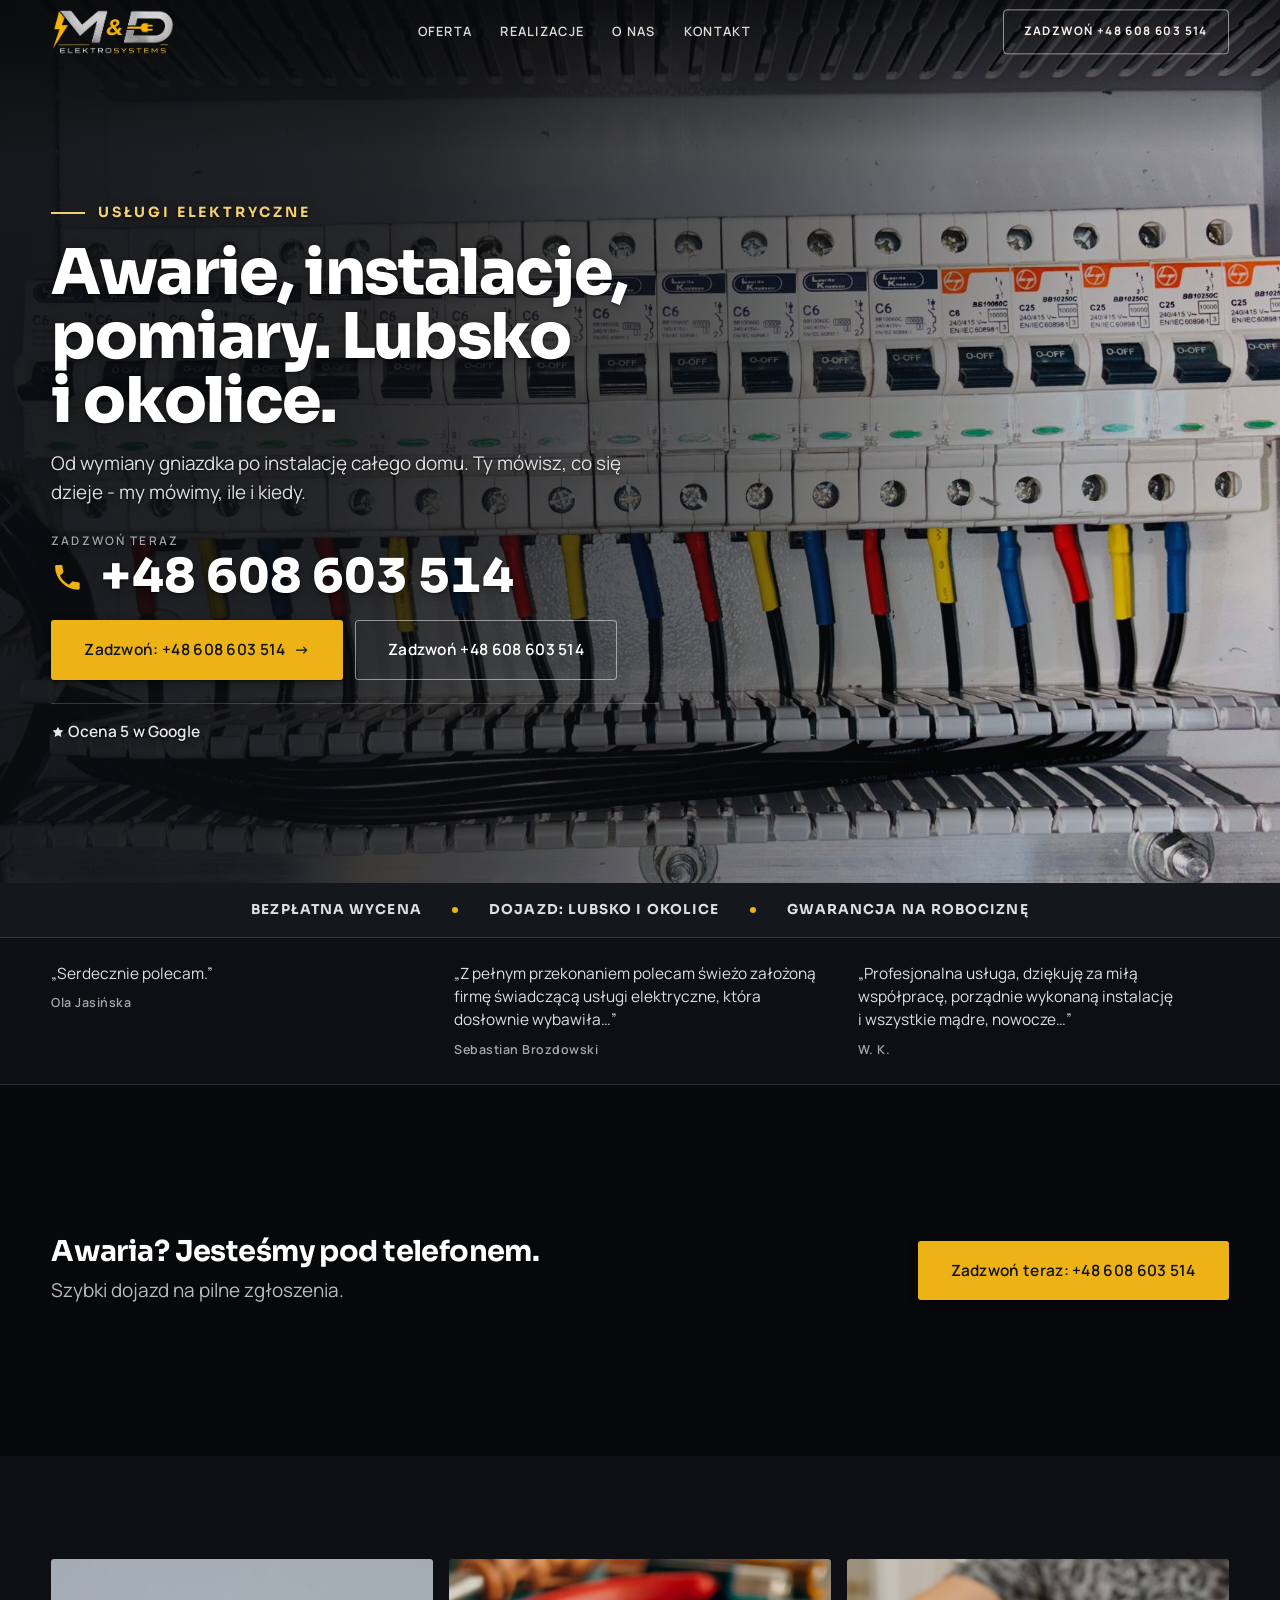
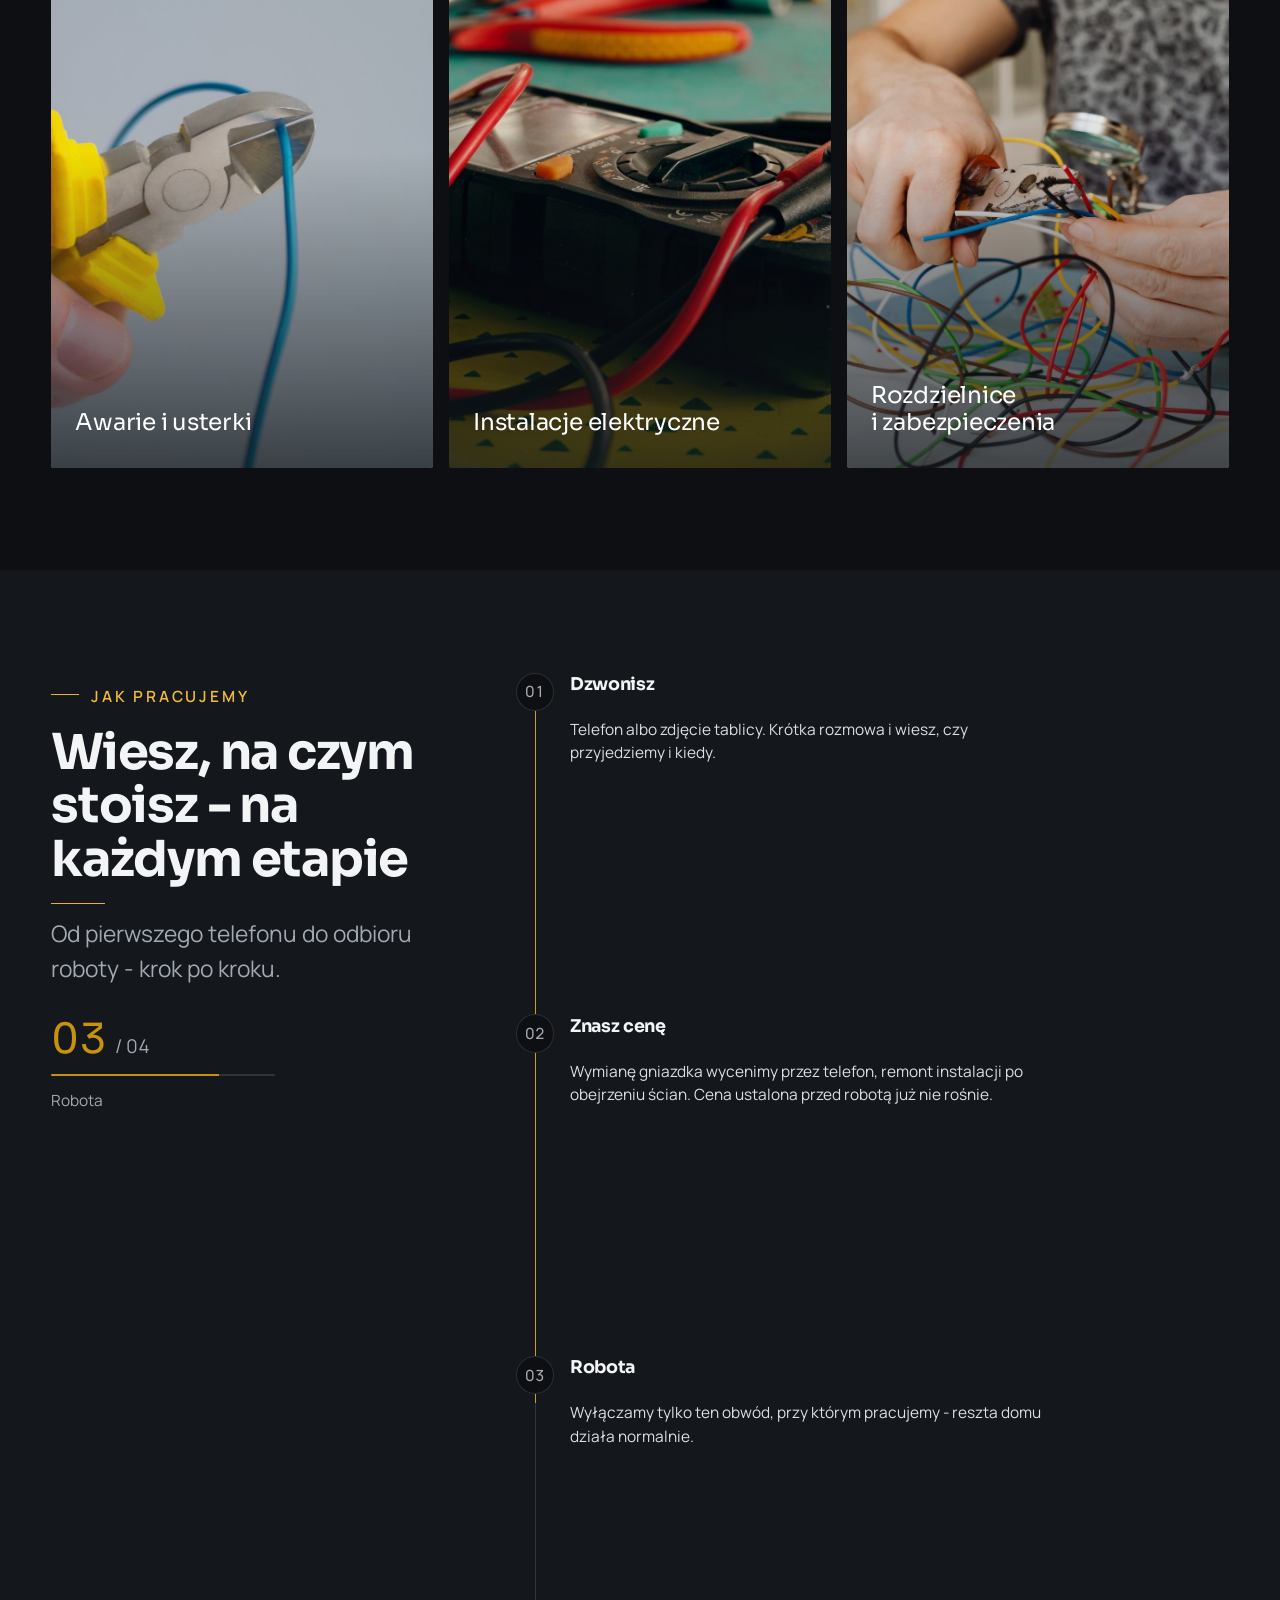
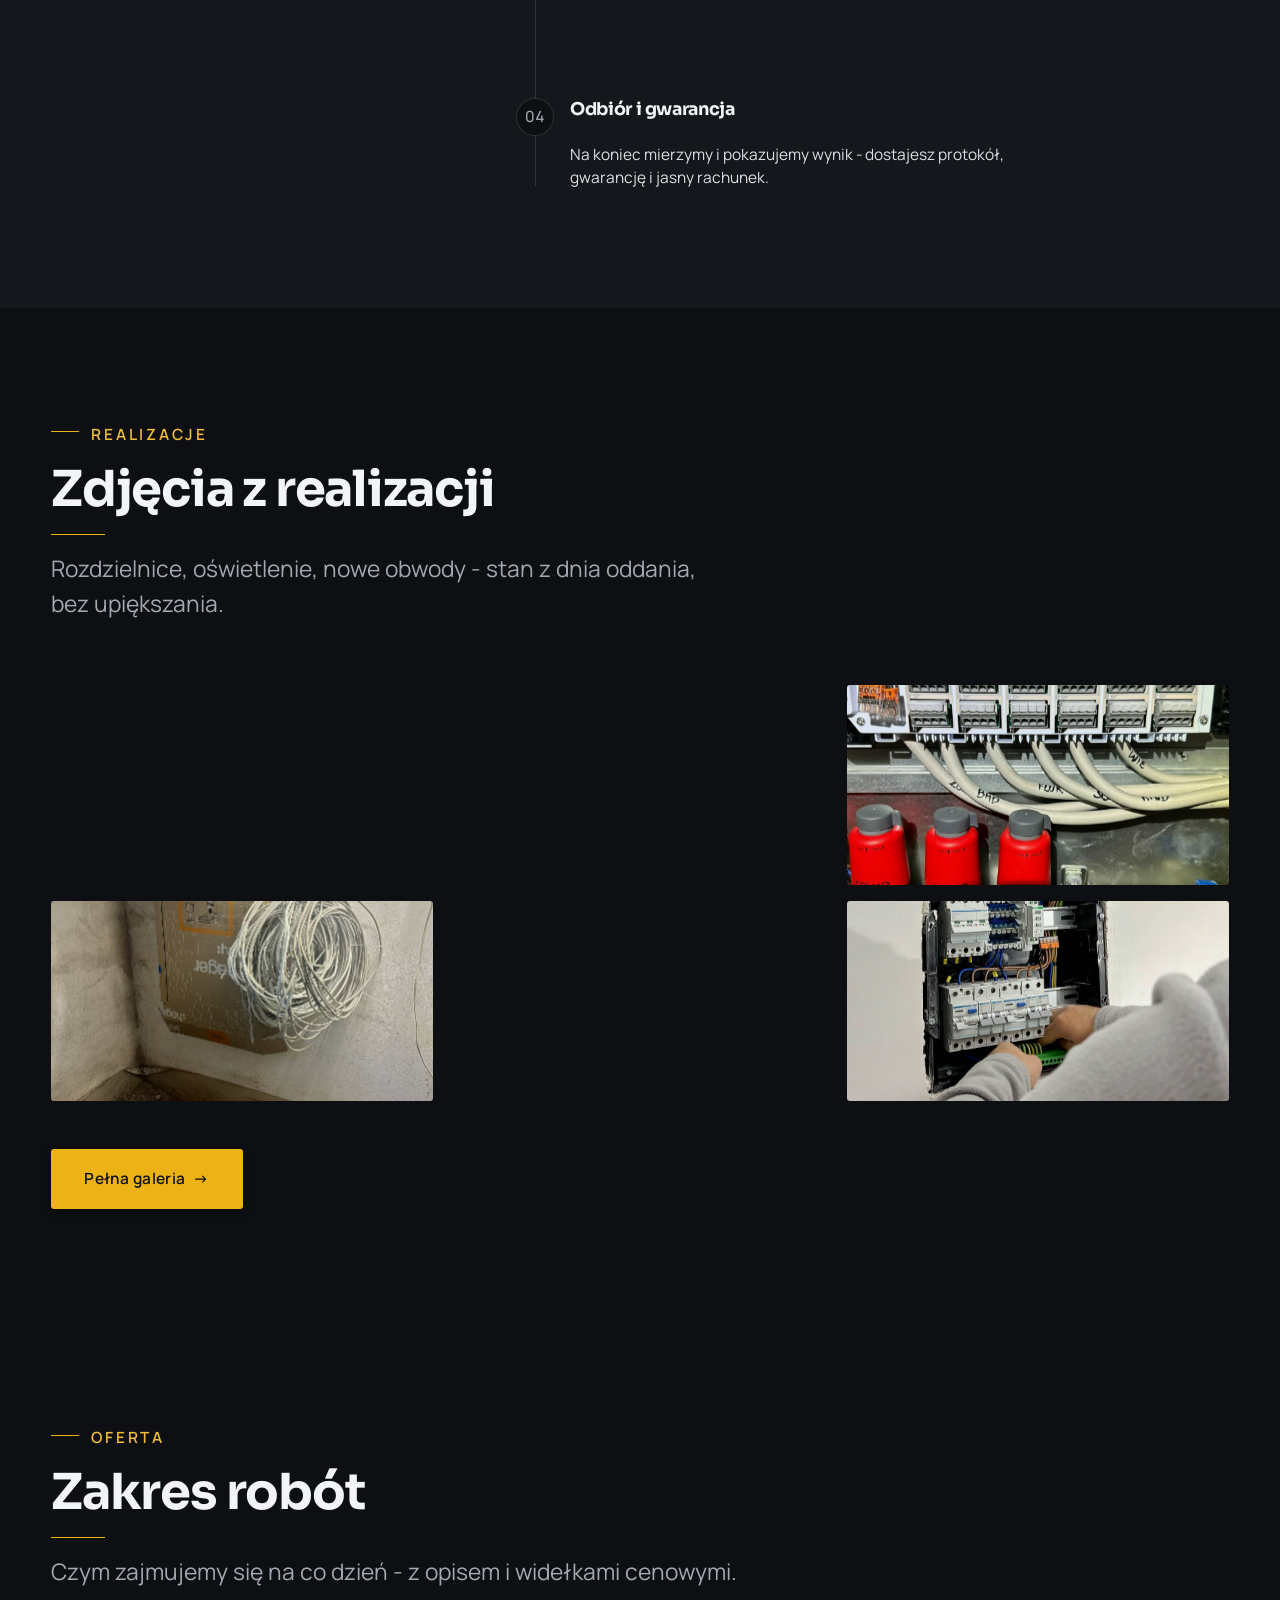
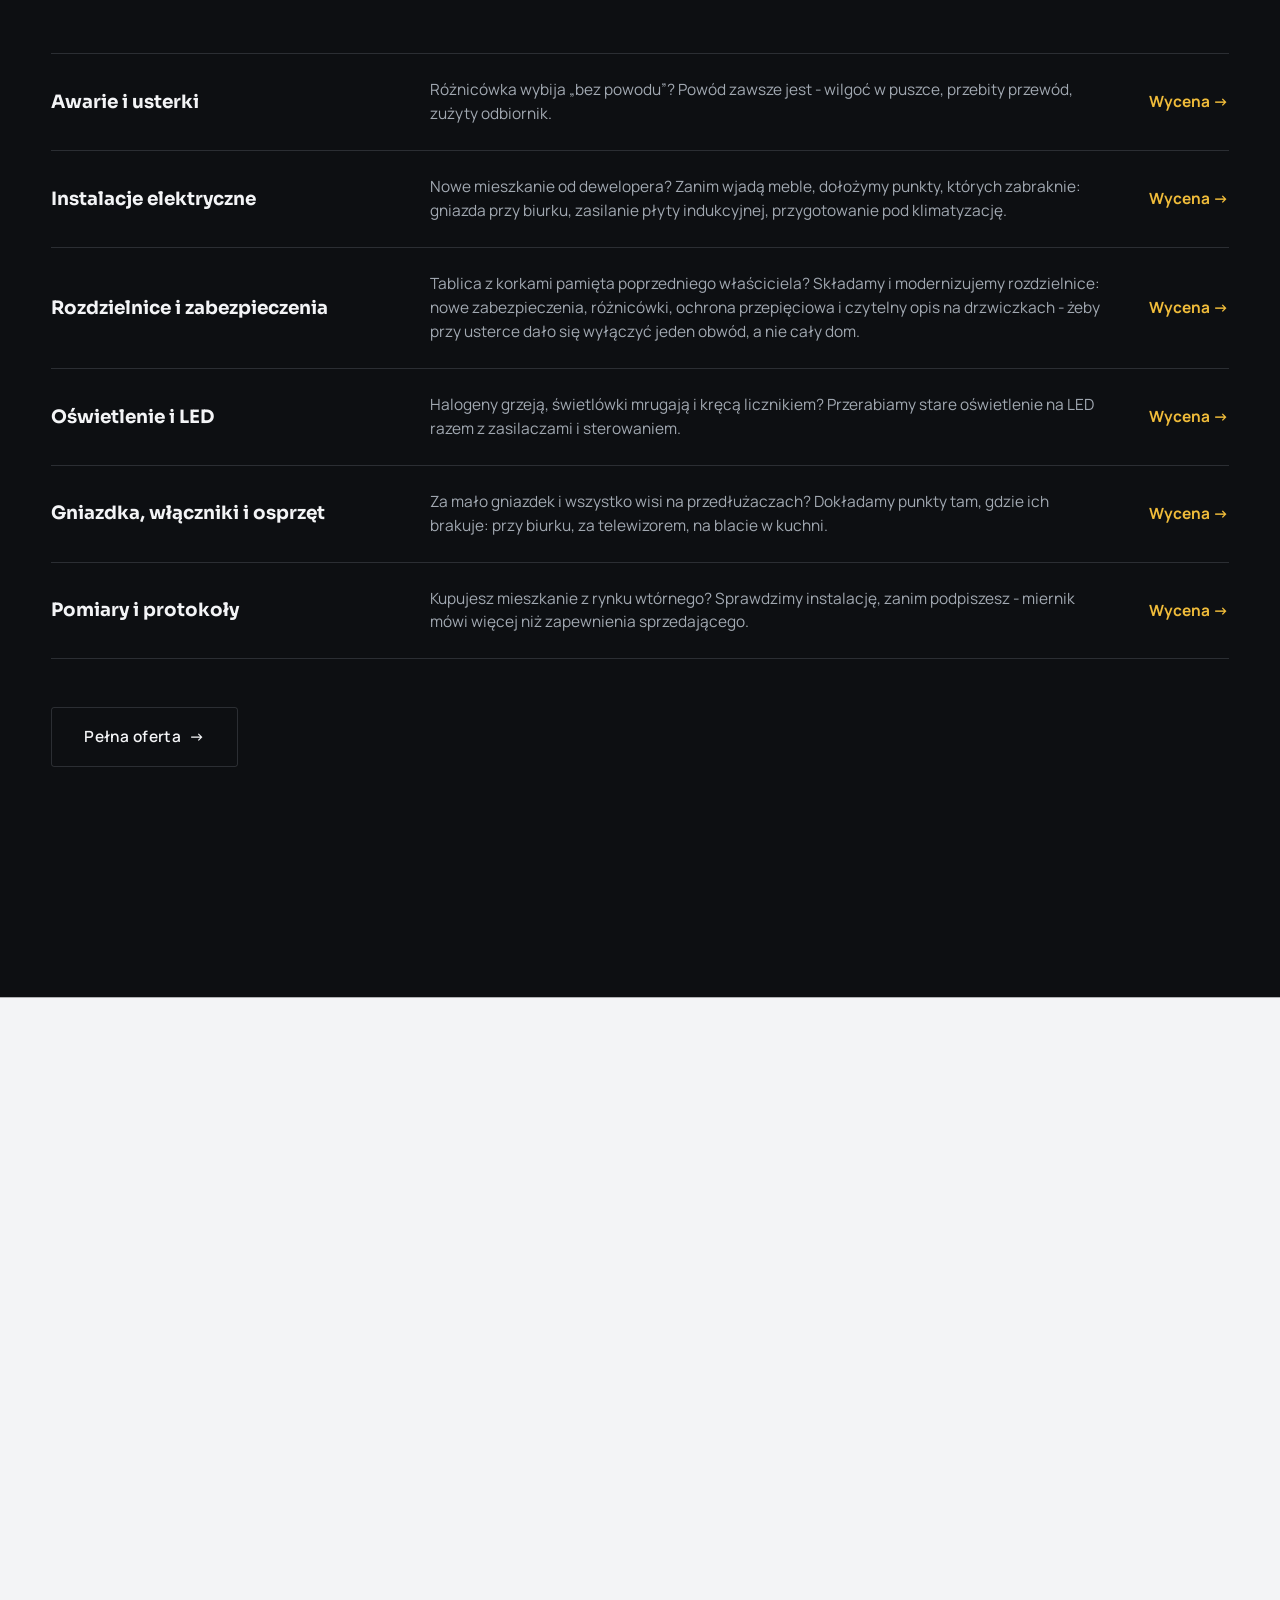
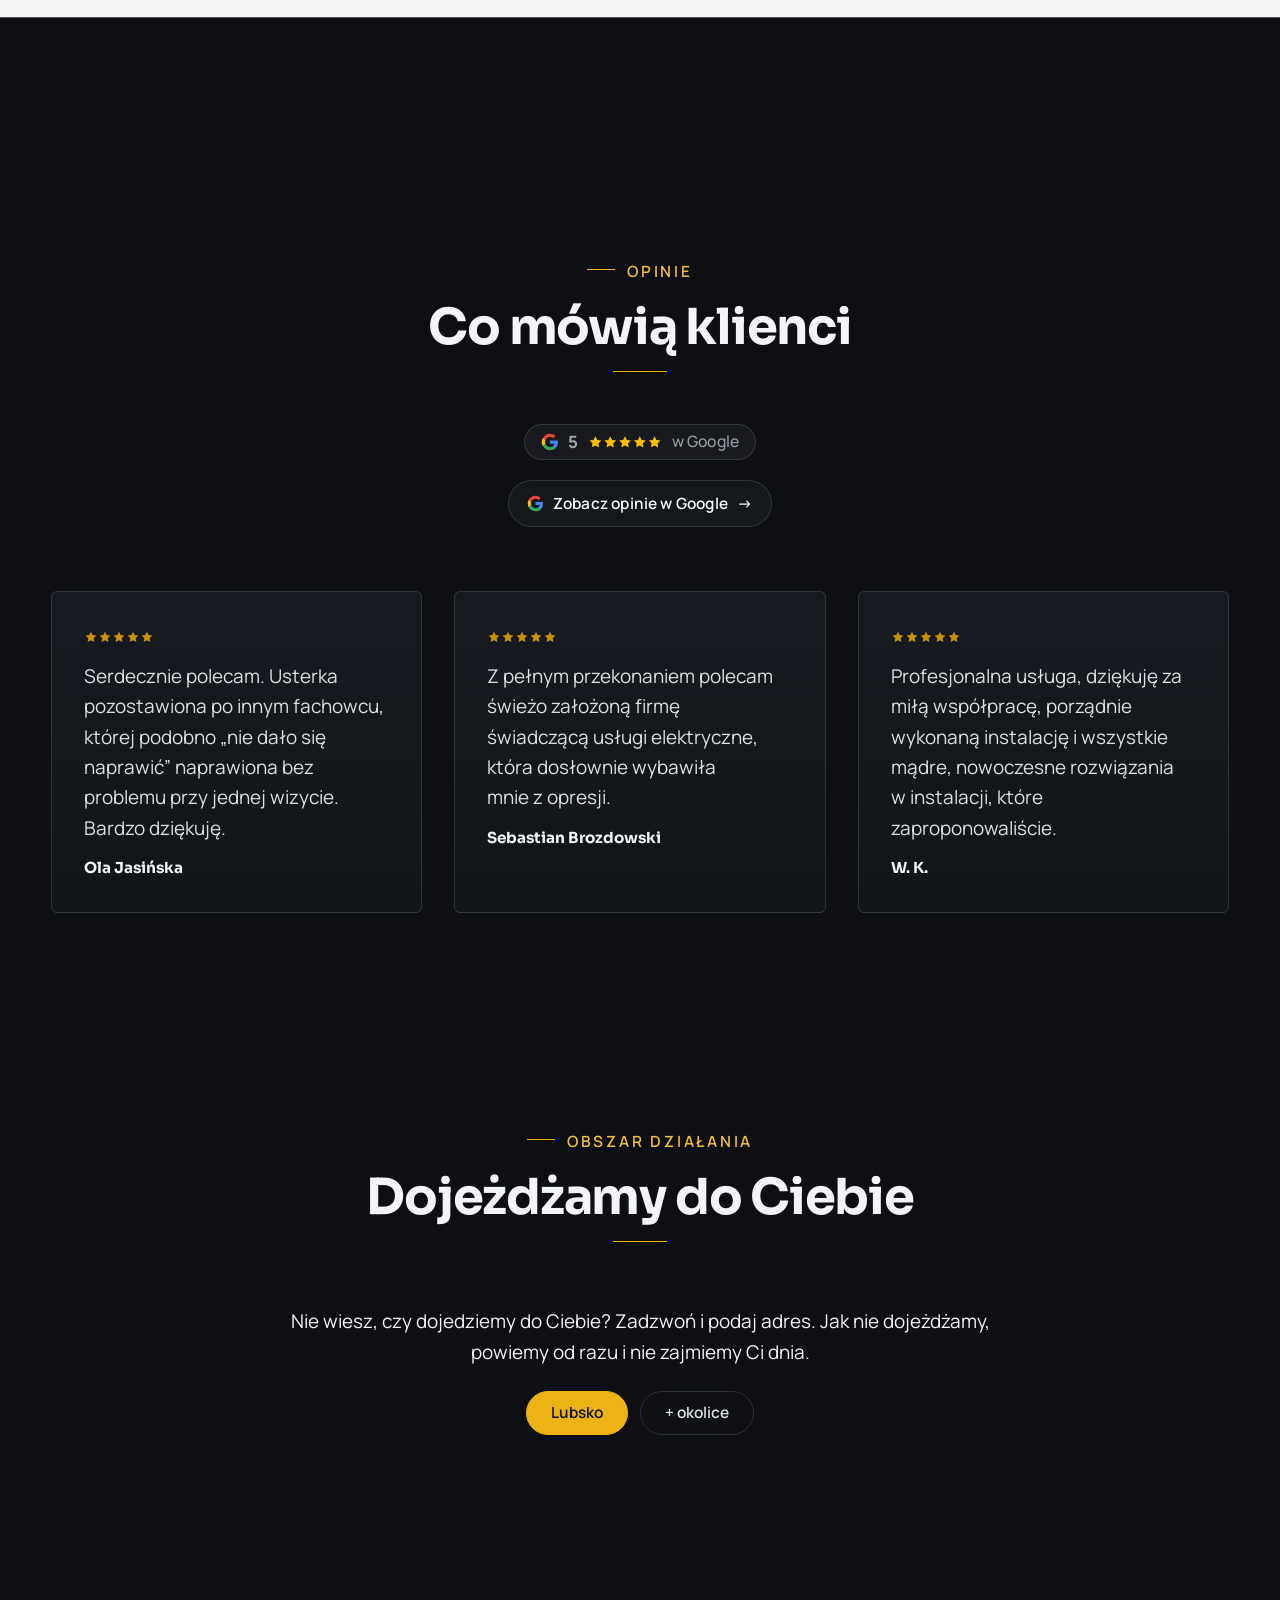
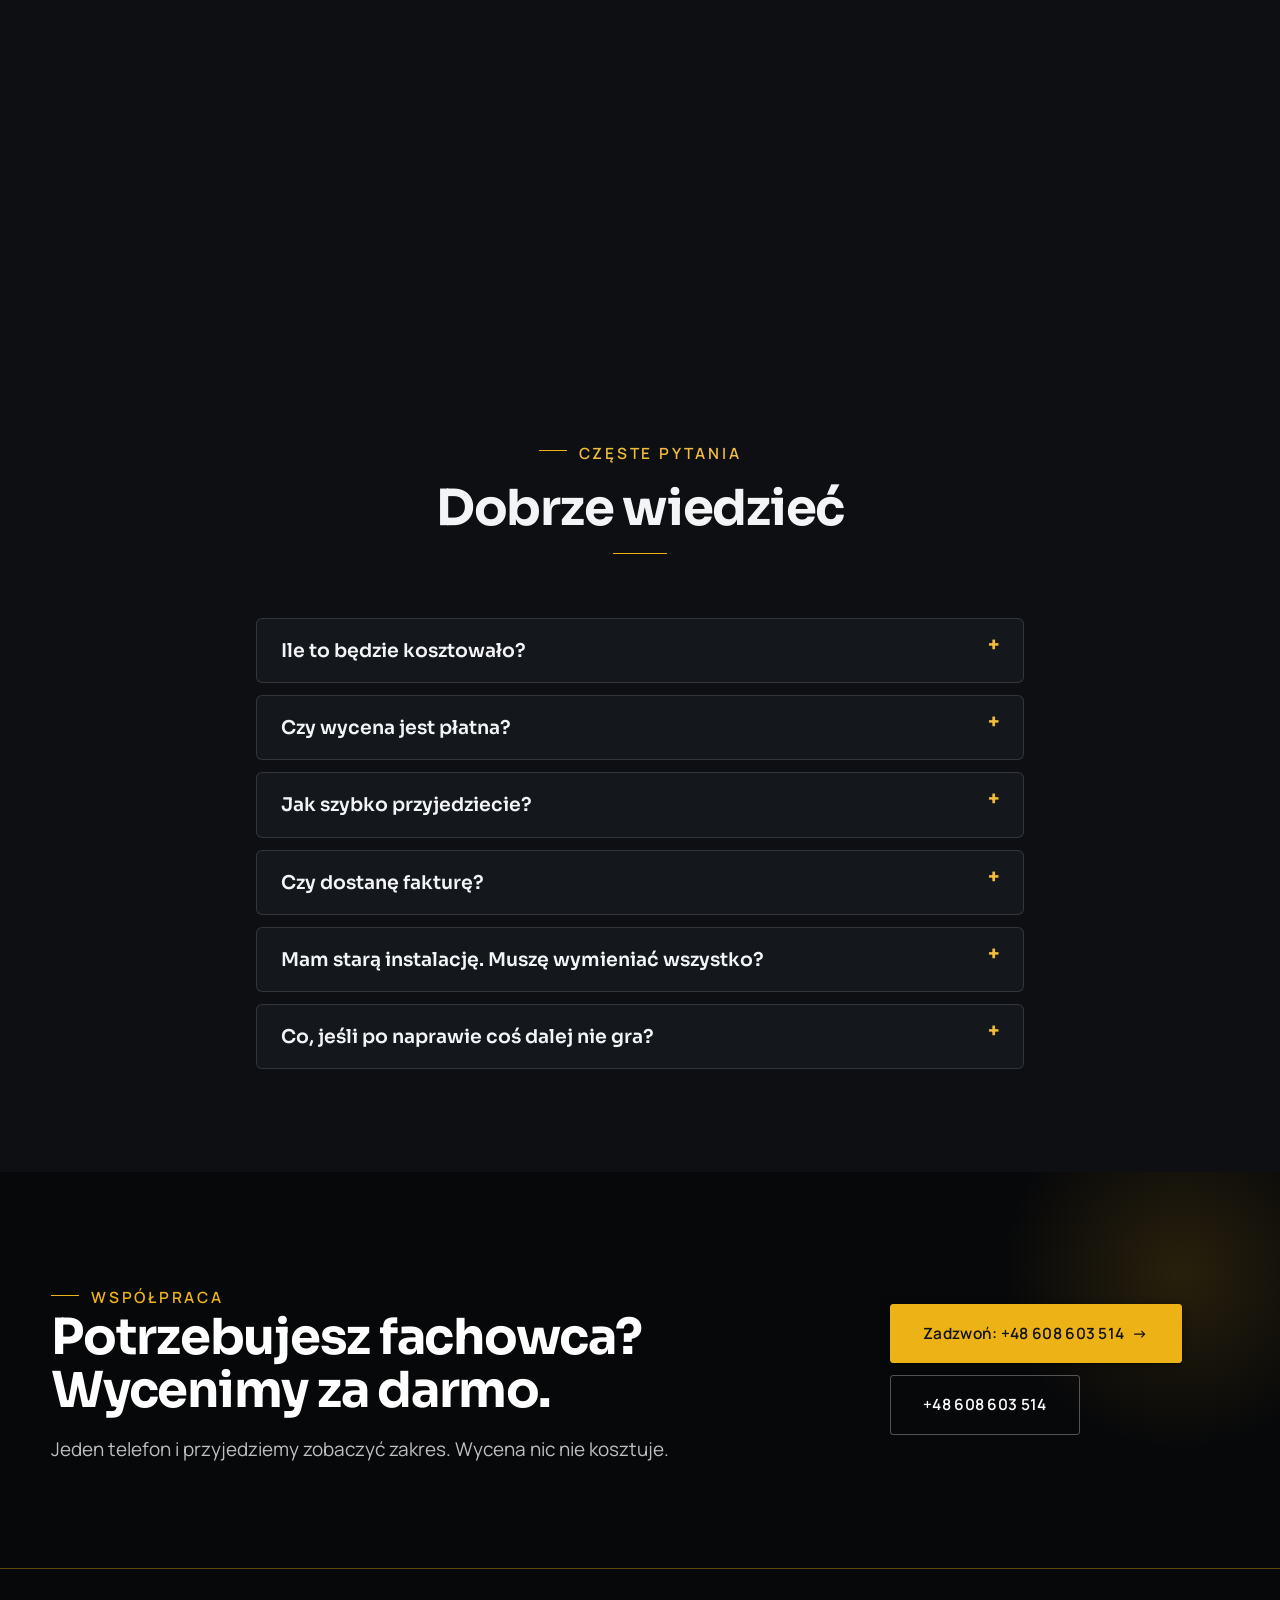
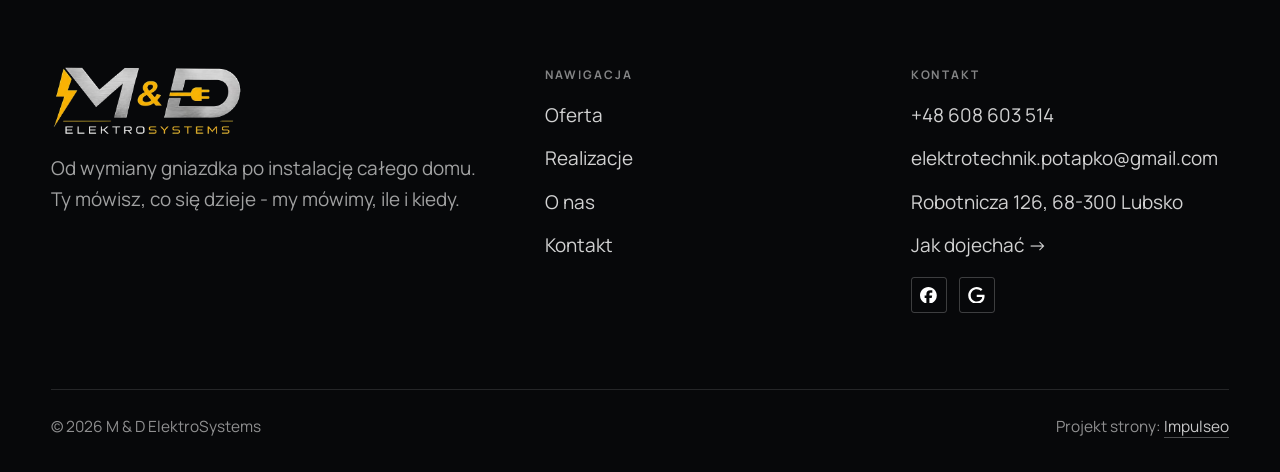
==== commit d6323c1b: "[claude-edit][cmt:a3d4b95b-461d-4775-86e0-e1fe1b305109] logo firmy z FB jako przezroczysty PNG (nav " ====
--- a/index.html
+++ b/index.html
@@ -3,31 +3,32 @@
 <head>
 <meta charset="UTF-8">
 <meta name="viewport" content="width=device-width, initial-scale=1.0">
+<meta name="theme-color" content="#0D0F12">
 <title>M &amp; D ElektroSystems - elektryk z dojazdem</title>
 <meta name="description" content="Elektryk w Lubsku z dojazdem. Awarie, instalacje, rozdzielnice, oświetlenie, pomiary z protokołem. Cenę znasz przed robotą. Zadzwoń: +48 608 603 514.">
-<link rel="canonical" href="https://kris20032.github.io/m-d-elektrosystems/">
+<link rel="canonical" href="https://impulseo-pl.github.io/m-d-elektrosystems/">
 <meta name="robots" content="noindex, nofollow">
 <meta property="og:type" content="website">
 <meta property="og:locale" content="pl_PL">
 <meta property="og:site_name" content="M &amp; D ElektroSystems">
 <meta property="og:title" content="M &amp; D ElektroSystems - elektryk z dojazdem">
 <meta property="og:description" content="Elektryk w Lubsku z dojazdem. Awarie, instalacje, rozdzielnice, oświetlenie, pomiary z protokołem. Cenę znasz przed robotą. Zadzwoń: +48 608 603 514.">
-<meta property="og:url" content="https://kris20032.github.io/m-d-elektrosystems/">
-<meta property="og:image" content="https://kris20032.github.io/m-d-elektrosystems/img/og.jpg">
+<meta property="og:url" content="https://impulseo-pl.github.io/m-d-elektrosystems/">
+<meta property="og:image" content="https://impulseo-pl.github.io/m-d-elektrosystems/img/og.jpg">
 <meta property="og:image:width" content="1200">
 <meta property="og:image:height" content="630">
 <meta name="twitter:card" content="summary_large_image">
-<script type="application/ld+json">{"@context": "https://schema.org", "@type": "Electrician", "name": "M & D ElektroSystems", "url": "https://kris20032.github.io/m-d-elektrosystems/", "telephone": "+48608603514", "image": "https://kris20032.github.io/m-d-elektrosystems/img/og.jpg", "areaServed": "Lubsko", "sameAs": ["https://maps.google.com/?cid=206182765888804896&g_mp=Cidnb29nbGUubWFwcy5wbGFjZXMudjEuUGxhY2VzLlNlYXJjaFRleHQQAhgEIAA", "https://www.facebook.com/profile.php/?id=61583656653510"]}</script>
+<script type="application/ld+json">{"@context": "https://schema.org", "@type": "Electrician", "name": "M & D ElektroSystems", "url": "https://impulseo-pl.github.io/m-d-elektrosystems/", "telephone": "+48608603514", "image": "https://impulseo-pl.github.io/m-d-elektrosystems/img/og.jpg", "areaServed": "Lubsko", "sameAs": ["https://maps.google.com/?cid=206182765888804896&g_mp=Cidnb29nbGUubWFwcy5wbGFjZXMudjEuUGxhY2VzLlNlYXJjaFRleHQQAhgEIAA", "https://www.facebook.com/profile.php/?id=61583656653510"]}</script>
 <link rel="preconnect" href="https://fonts.googleapis.com">
 <link rel="preconnect" href="https://fonts.gstatic.com" crossorigin>
 <link href="https://fonts.googleapis.com/css2?family=Sora:wght@600;700;800&family=Manrope:wght@400;500;600&display=swap" rel="stylesheet">
-<link rel="stylesheet" href="assets/styles.css?v=c5af8072">
+<link rel="stylesheet" href="assets/styles.css?v=8d6e7284">
 </head>
 <body>
 
 <header class="nav">
   <div class="wrap nav-inner">
-    <a class="brand brand-has-logo" href="index.html"><img class="brand-logo" src="img/logo.jpg" alt="M &amp; D ElektroSystems" width="360" height="240" decoding="async"></a>
+    <a class="brand brand-has-logo" href="index.html"><img class="brand-logo" src="img/logo.png" alt="M &amp; D ElektroSystems" width="590" height="220" decoding="async"></a>
     <nav class="nav-links">
       <a href="oferta.html">Oferta</a>
       <a href="realizacje.html">Realizacje</a>
@@ -209,7 +210,7 @@
   <div class="wrap">
     <div class="foot-grid">
       <div class="foot-brand">
-        <div class="name">M & D ElektroSystems</div>
+        <img class="foot-logo" src="img/logo.png" alt="M &amp; D ElektroSystems" width="590" height="220" loading="lazy" decoding="async">
         <p>Od wymiany gniazdka po instalację całego domu. Ty mówisz, co się dzieje - my mówimy, ile i kiedy.</p>
       </div>
       <div class="foot-col">
--- a/assets/styles.css
+++ b/assets/styles.css
@@ -1847,3 +1847,92 @@
 
 /* === szary tekst dociągnięty do czytelności (WCAG 4.5 na wszystkich tłach) === */
 :root{--muted:#696663;}
+
+/* ============================================================
+   MOTYW „M & D" - CZERŃ, STAL I ZŁOTO PROSTO Z LOGO
+   (prośba Szymona 15.09.2026: „popraw logo, zrób stronę w stylu logo").
+   Znak firmy to srebrno-złoty logotyp na czerni - więc cała strona schodzi
+   na ciemny grafit, a złoto #EDB215 (próbka wprost z błyskawicy w logu)
+   zostaje JEDYNYM akcentem. Blok jest OSTATNI w pliku, więc wygrywa
+   z wcześniejszymi :root (pułapka podwójnego :root, wpadka 08.07).
+   ============================================================ */
+:root{
+  --paper:#0D0F12;        /* tło główne - czerń logo, lekko chłodna */
+  --paper-2:#14171B;      /* sekcje alternatywne */
+  --paper-3:#1C2026;      /* wypełnienia */
+  --ink:#F3F4F6;          /* tekst główny - srebro */
+  --ink-soft:#DCDFE4;
+  --muted:#A2A9B2;        /* 7,9:1 na #0D0F12 */
+  --line:rgba(206,212,220,.16);
+  --accent:#EDB215;       /* złoto z błyskawicy */
+  --accent-d:#C8930C;
+  --accent-soft:rgba(237,178,21,.14);
+  --accent-text:#F0BC3A;  /* litera akcentowa na ciemnym - jaśniejsze złoto */
+  --dark:#07080A;         /* stopka i pasy CTA - głębsza czerń niż tło */
+  --sh-sm:0 1px 2px rgba(0,0,0,.45), 0 2px 10px rgba(0,0,0,.35);
+  --sh-md:0 2px 8px rgba(0,0,0,.45), 0 16px 34px -10px rgba(0,0,0,.65);
+  --sh-lg:0 8px 18px rgba(0,0,0,.5), 0 30px 64px -20px rgba(0,0,0,.8);
+}
+
+/* Złoto niesie CIEMNY napis - biały na złocie dawał 2,1:1 (nieczytelne). */
+.btn-accent,.nav .nav-links a.btn-accent,.btn-accent[data-accent-d],.cta-d .btn-accent,
+.btn-accent:hover,.sc-call,.obszar-list li.is-home{color:#101317}
+.obszar-list li.is-home{background:var(--accent);border-color:var(--accent)}
+
+/* Płyty, które w jasnym motywie były białe - teraz stal z delikatnym pionowym przetarciem. */
+/* .btn-light to GŁÓWNY przycisk na czarnym pasie CTA - w ciemnym motywie musi być
+   najjaśniejszym punktem sekcji, czyli złoty (stalowa płyta na czerni ginęła). */
+.btn-light{background:var(--accent);color:#101317;border:1px solid var(--accent)}
+.btn-light:hover{filter:brightness(1.07)}
+/* Znak firmowy w pasku ma oddech - pasek jest wysoki na 64 px. */
+.brand-logo{height:46px;max-width:230px}
+.nav.is-stuck .brand-logo{height:40px}
+@media(max-width:680px){.brand-logo{height:38px;max-width:180px}}
+.svc,.trust-card,.obj-tile,.op-card,.form{
+  background:linear-gradient(180deg,#171B21 0%,#111418 100%);
+  border:1px solid var(--line)}
+.faq-item,.op-google{background:#14181D}
+.form input,.form textarea,.form input:focus,.form textarea:focus{background:#0A0C0F;color:var(--ink)}
+.form input::placeholder,.form textarea::placeholder{color:#7E858E}
+
+/* Hover kart: ten sam standard co w silniku, tylko z czytelnym kontrastem na złocie. */
+@media(hover:hover){
+  .card:hover,.svc:hover,.menu-cat:hover,.prod-card:hover,.pak-card:hover,
+  .faq-item:hover,.obj-tile:hover,.gateway-txt:hover,.trust-card:hover,
+  .op-google:hover,.op-google:focus-visible{
+    background:var(--accent);border-color:var(--accent);color:#101317;filter:none;
+    box-shadow:0 0 0 3px var(--accent-soft),0 10px 26px -16px #000}
+  .card:hover *,.svc:hover *,.faq-item:hover *,.obj-tile:hover *,
+  .gateway-txt:hover *,.trust-card:hover *,.op-google:hover *{color:#101317}
+  .op-google:hover .op-g-ico *,.g-badge .gb-ico *{color:inherit}
+}
+
+/* Mapa Google jest z natury biała - przygaszamy, żeby nie świeciła w ciemnej sekcji. */
+.map{filter:grayscale(.3) contrast(1.04) brightness(.84)}
+
+/* Znak firmowy w stopce + złota kreska nad nią - ten sam detal, co pod „M&D" w logu. */
+footer{border-top:1px solid rgba(237,178,21,.38)}
+.foot-logo{height:72px;width:auto;max-width:300px;object-fit:contain;display:block;margin-bottom:var(--space-4)}
+@media(max-width:680px){.foot-logo{height:56px;max-width:240px}}
+
+/* Hero: czarno-złoty motyw chce głębszego kadru, a bramka mierzyła pod napisami
+   2,64-3,51:1 na telefonie (próg 3,6). Na wąskim ekranie gradient POZIOMY niczego
+   pod tekstem nie zasłania - tam musi iść pionowy. Prawa strona kadru na pulpicie
+   zostaje odsłonięta (lekcja 2026-08-06-004: zero koca na całym zdjęciu). */
+@media(min-width:821px){
+  .hero-fach::after{background:linear-gradient(102deg,
+    rgba(10,12,15,.93) 0%,rgba(10,12,15,.87) 30%,rgba(10,12,15,.62) 55%,
+    rgba(10,12,15,.26) 78%,rgba(10,12,15,.10) 100%)}
+}
+@media(max-width:820px){
+  .hero-fach::after{background:linear-gradient(180deg,
+    rgba(10,12,15,.74) 0%,rgba(10,12,15,.60) 34%,rgba(10,12,15,.80) 68%,rgba(10,12,15,.94) 100%)}
+}
+
+/* Srebrno-złoty znak stoi nad zdjęciem hero - pasek dostaje mocniejszy cień u góry,
+   żeby białe „ELEKTRO" nie ginęło na jasnym fragmencie kadru. */
+.nav:not(.nav-solid)::after{background:linear-gradient(180deg,
+  rgba(8,9,11,.80) 0%,rgba(8,9,11,.36) 55%,rgba(8,9,11,0) 100%)}
+
+/* Nagłówki podstron w tej samej czerni co reszta motywu (były chłodnoszare i odstawały). */
+.pagehead::after{background:linear-gradient(180deg,rgba(10,12,15,.52),rgba(10,12,15,.88))}
